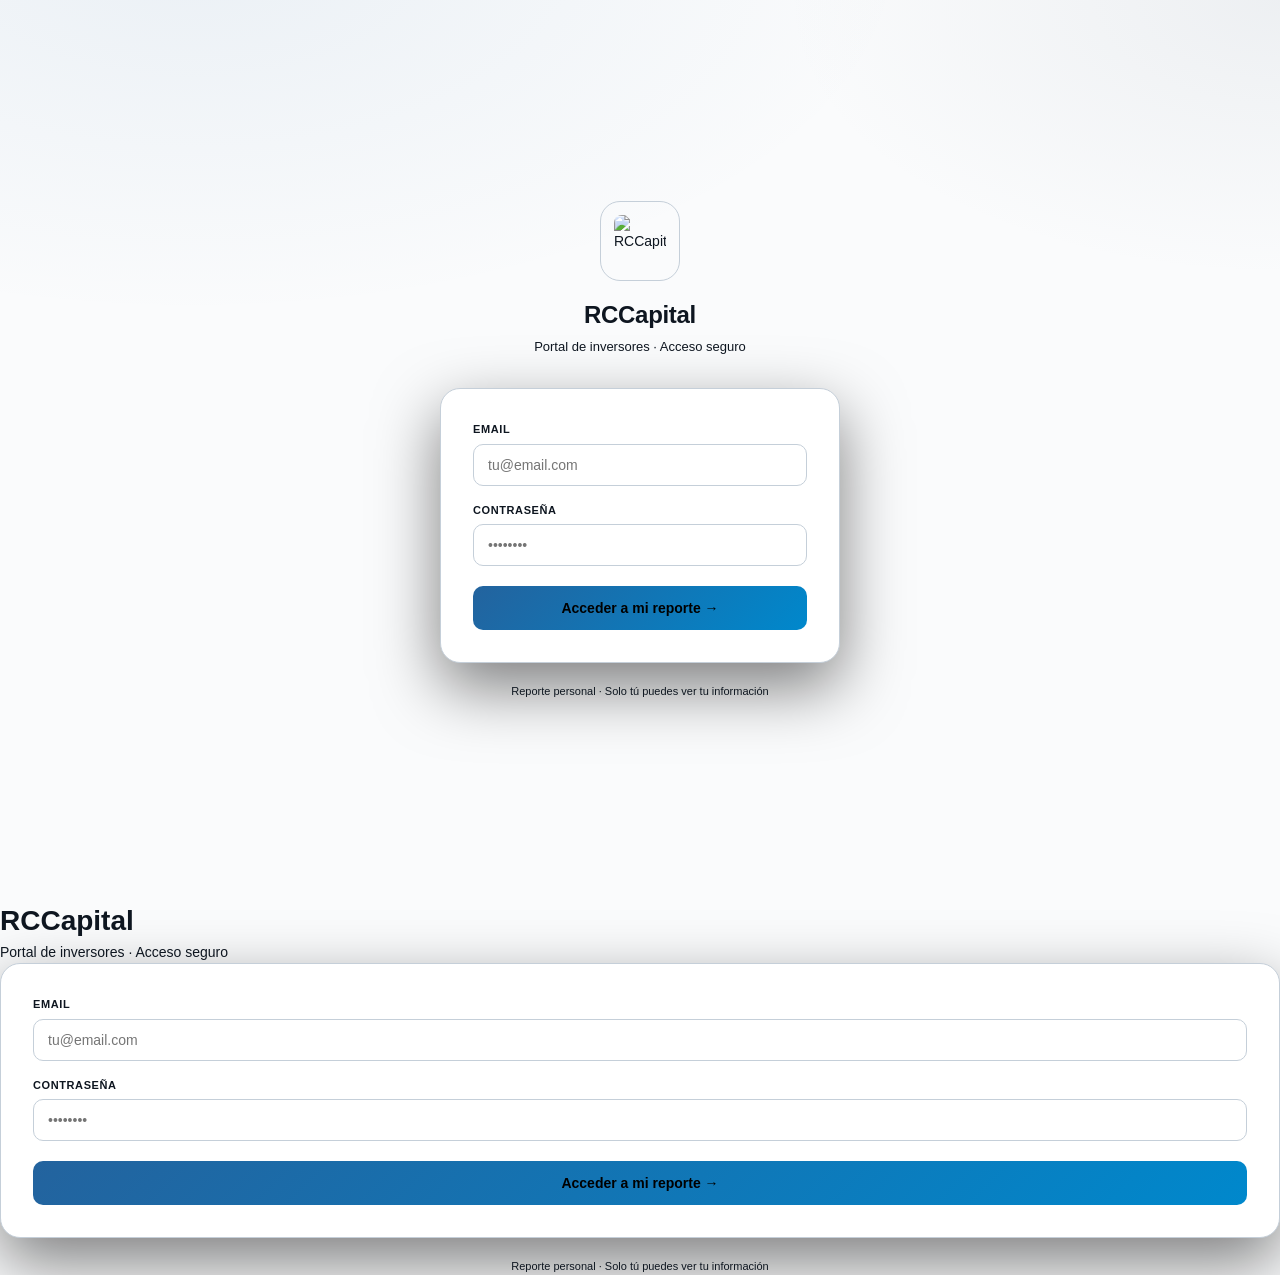
==== index.html @ 8739fd38 "Actualizar index.html" ====
<!doctype html>
<html lang="es">
<head>
<meta charset="utf-8"/>
<meta name="viewport" content="width=device-width,initial-scale=1"/>
<title>RCCapital · Mi Reporte</title>
<link href="https://fonts.googleapis.com/css2?family=Syne:wght@400;600;700;800&family=JetBrains+Mono:wght@400;500;600&display=swap" rel="stylesheet"/>
<script src="https://cdn.jsdelivr.net/npm/@supabase/supabase-js@2"></script>
<script src="https://cdnjs.cloudflare.com/ajax/libs/jspdf/2.5.1/jspdf.umd.min.js"></script>
<style>
:root{
  --bg:#FAFBFC;--surface:#F1F4F8;--surface2:#E4E9F0;
  --border:#C5CFD9;--border2:#A8C2DA;
  --text:#0E1620;--text2:#3D4F63;--text3:#7C8B9C;
  --accent:#23639E;--accent2:#1D5488;--steel:#7C8B9C;
  --good:#0B8A6B;--bad:#C8483C;
  --sans:'Inter','Helvetica Neue',sans-serif;
  --mono:'JetBrains Mono','Fira Code',monospace;
  --r:8px;--rm:12px;
  --btn-grad:linear-gradient(180deg,#2C74B4 0%,#23639E 55%,#1D5488 100%);
  --btn-shadow:0 1px 0 rgba(255,255,255,.22) inset,0 6px 18px rgba(35,99,158,.28);
  --shadow:0 2px 12px rgba(20,22,27,.14);
}
*,*::before,*::after{box-sizing:border-box;margin:0;padding:0;}
body{font-family:var(--sans);background:radial-gradient(1200px 600px at 15% -5%,rgba(35,99,158,.07),transparent 60%),radial-gradient(900px 500px at 100% 0%,rgba(124,139,156,.10),transparent 55%),#FAFBFC;background-attachment:fixed;color:var(--text);min-height:100vh;font-size:14px;line-height:1.5;-webkit-font-smoothing:antialiased;}
#loginScreen{min-height:100vh;display:flex;flex-direction:column;align-items:center;justify-content:center;padding:24px;}
.login-wrap{width:100%;max-width:400px;}
.login-brand{text-align:center;margin-bottom:32px;}
.login-brand .logo-box{width:80px;height:80px;border-radius:20px;background:rgba(255,255,255,.04);border:1px solid var(--border);display:grid;place-items:center;margin:0 auto 16px;overflow:hidden;}
.login-brand h1{font-size:24px;font-weight:800;letter-spacing:-.3px;}
.login-brand p{font-size:13px;color:var(--muted);margin-top:4px;}
.login-card{background:#fff;border:1px solid var(--border);border-radius:20px;padding:32px;box-shadow:0 24px 64px rgba(0,0,0,.5);}
.field{margin-bottom:16px;}
.field label{display:block;font-size:11px;font-weight:700;letter-spacing:.6px;text-transform:uppercase;color:var(--muted);margin-bottom:6px;}
.field input{width:100%;padding:12px 14px;background:rgba(255,255,255,.05);border:1px solid var(--border);border-radius:10px;color:var(--text);font-family:var(--sans);font-size:14px;outline:none;transition:border-color .2s;}
.field input:focus{border-color:var(--accent);}
.btn-login{width:100%;padding:14px;background:linear-gradient(135deg,var(--accent),#0088cc);color:#000;font-family:var(--sans);font-size:14px;font-weight:800;border:none;border-radius:10px;cursor:pointer;transition:opacity .2s;margin-top:4px;}
.btn-login:hover{opacity:.88;}
.btn-login:disabled{opacity:.4;cursor:not-allowed;}
#loginErr{font-size:12px;color:var(--bad);text-align:center;margin-top:10px;display:none;}
.login-footer{text-align:center;margin-top:20px;font-size:11px;color:var(--muted);}
#appScreen{display:none;}
.action-bar{position:sticky;top:0;z-index:50;backdrop-filter:blur(16px);background:rgba(7,10,15,.8);border-bottom:1px solid var(--border);padding:12px 24px;display:flex;justify-content:space-between;align-items:center;gap:12px;flex-wrap:wrap;}
.ab-brand{display:flex;align-items:center;gap:10px;}
.ab-brand .dot{width:8px;height:8px;border-radius:50%;background:var(--accent);}
.ab-brand span{font-size:15px;font-weight:800;}
.ab-user{font-size:12px;color:var(--muted);font-family:var(--mono);}
.ab-user strong{color:var(--text);}
.ab-actions{display:flex;gap:8px;}
.ab-btn{font-family:var(--sans);font-size:12px;font-weight:700;padding:8px 14px;border-radius:8px;cursor:pointer;transition:all .15s;border:1px solid var(--border2);background:rgba(255,255,255,.06);color:var(--text);}
.ab-btn:hover{background:rgba(255,255,255,.12);}
.ab-btn.accent{background:rgba(0,194,255,.12);border-color:rgba(0,194,255,.3);color:var(--accent);}
.ab-btn:disabled{opacity:.4;cursor:not-allowed;}
.report-wrap{max-width:960px;margin:0 auto;padding:32px 24px 80px;}
.period-bar{display:flex;gap:8px;align-items:center;flex-wrap:wrap;margin-bottom:28px;}
.period-bar label{font-size:11px;font-weight:700;letter-spacing:.5px;text-transform:uppercase;color:var(--muted);}
.period-btn{font-family:var(--sans);font-size:12px;font-weight:700;padding:7px 14px;border-radius:20px;cursor:pointer;transition:all .15s;border:1px solid var(--border);background:rgba(255,255,255,.04);color:var(--muted);}
.period-btn:hover{border-color:var(--border2);color:var(--text);}
.period-btn.active{background:rgba(0,194,255,.12);border-color:rgba(0,194,255,.3);color:var(--accent);}
.report-header{display:flex;justify-content:space-between;align-items:flex-start;gap:16px;padding-bottom:20px;border-bottom:1px solid var(--border);margin-bottom:28px;flex-wrap:wrap;}
.rh-eyebrow{font-size:10px;font-weight:700;letter-spacing:1.8px;text-transform:uppercase;color:var(--accent);margin-bottom:6px;}
.rh-name{font-size:26px;font-weight:800;letter-spacing:-.4px;}
.rh-period{font-size:12px;color:var(--muted);margin-top:5px;font-family:var(--mono);}
.rh-right{text-align:right;}
.rh-logo{width:56px;height:56px;border-radius:12px;background:rgba(255,255,255,.04);border:1px solid var(--border);display:grid;place-items:center;margin-left:auto;margin-bottom:8px;overflow:hidden;}
.rh-brand{font-size:14px;font-weight:800;}
.rh-date{font-size:11px;color:var(--muted);font-family:var(--mono);margin-top:2px;}
.roi-hero{background:linear-gradient(160deg,rgba(255,255,255,.06),rgba(255,255,255,.02));border:1px solid var(--border);border-radius:20px;padding:28px 30px;margin-bottom:14px;display:grid;grid-template-columns:1fr auto;gap:24px;align-items:center;}
@media(max-width:580px){.roi-hero{grid-template-columns:1fr;}}
.hero-label{font-size:10px;font-weight:700;letter-spacing:1.2px;text-transform:uppercase;color:var(--muted);margin-bottom:10px;}
.hero-value{font-size:56px;font-weight:800;letter-spacing:-3px;line-height:1;font-family:var(--mono);}
.hero-value.pos{color:var(--good);}
.hero-value.neg{color:var(--bad);}
.hero-sub{font-size:12px;color:var(--muted);margin-top:10px;}
.hero-right{text-align:right;}
.hero-eq-label{font-size:10px;text-transform:uppercase;letter-spacing:1px;color:var(--muted);margin-bottom:6px;}
.hero-eq{font-size:28px;font-weight:800;font-family:var(--mono);letter-spacing:-.5px;}
.hero-dep{font-size:12px;color:var(--muted);margin-top:6px;font-family:var(--mono);line-height:1.8;}
.kpi-row{display:grid;grid-template-columns:repeat(4,1fr);gap:10px;margin-bottom:14px;}
@media(max-width:640px){.kpi-row{grid-template-columns:repeat(2,1fr);}}
.kpi-box{background:rgba(0,0,0,.25);border:1px solid var(--border);border-radius:16px;padding:14px 16px;}
.kb-label{font-size:10px;font-weight:700;letter-spacing:.7px;text-transform:uppercase;color:var(--muted);margin-bottom:8px;}
.kb-value{font-size:18px;font-weight:700;font-family:var(--mono);}
.kb-value.pos{color:var(--good);}
.kb-value.neg{color:var(--bad);}
.kb-value.accent{color:var(--accent);}
.kb-sub{font-size:11px;color:var(--muted);margin-top:5px;font-family:var(--mono);}
.divider{height:1px;background:var(--border);margin:22px 0;}
.section{margin-bottom:24px;}
.section-title{font-size:13px;font-weight:700;color:var(--text);margin-bottom:12px;display:flex;justify-content:space-between;align-items:center;flex-wrap:wrap;gap:8px;padding-bottom:10px;border-bottom:1px solid var(--border);}
.range-ctrl{display:flex;gap:6px;}
.rc-btn{font-family:var(--sans);font-size:11px;font-weight:700;padding:5px 12px;border-radius:20px;border:1px solid var(--border);background:rgba(255,255,255,.04);color:var(--muted);cursor:pointer;transition:all .15s;}
.rc-btn:hover{border-color:var(--border2);color:var(--text);}
.rc-btn.active{background:rgba(0,194,255,.12);border-color:rgba(0,194,255,.3);color:var(--accent);}
.chart-box{background:rgba(0,0,0,.22);border:1px solid var(--border);border-radius:16px;padding:14px;}
canvas{display:block;width:100% !important;}
#chartEquity{height:260px;}
#chartMonthly{height:160px;}
.chart-stats{display:grid;grid-template-columns:repeat(4,1fr);gap:8px;margin-top:12px;}
@media(max-width:580px){.chart-stats{grid-template-columns:repeat(2,1fr);}}
.cst{background:rgba(0,0,0,.18);border:1px solid var(--border);border-radius:10px;padding:10px 12px;}
.cst .cst-label{font-size:10px;color:var(--muted);text-transform:uppercase;letter-spacing:.5px;margin-bottom:4px;}
.cst .cst-value{font-family:var(--mono);font-size:13px;font-weight:500;}
.cst .cst-value.pos{color:var(--good);}
.cst .cst-value.neg{color:var(--bad);}
.scroll-wrap{border:1px solid var(--border);border-radius:14px;background:rgba(0,0,0,.18);overflow:auto;max-height:320px;}
table{width:100%;border-collapse:collapse;font-size:12px;}
th,td{padding:10px 14px;border-bottom:1px solid var(--border);text-align:left;}
th{color:var(--muted);font-size:10px;font-weight:700;letter-spacing:.6px;text-transform:uppercase;background:rgba(255,255,255,.03);position:sticky;top:0;}
tr:last-child td{border-bottom:none;}
tr:hover td{background:rgba(255,255,255,.02);}
.report-footer{margin-top:40px;padding-top:18px;border-top:1px solid var(--border);font-size:11px;color:var(--muted);line-height:1.6;}
#tooltip{position:fixed;z-index:200;pointer-events:none;background:rgba(13,18,26,.96);border:1px solid var(--border2);border-radius:12px;padding:10px 14px;box-shadow:0 8px 28px rgba(0,0,0,.5);display:none;min-width:150px;}
.tt-date{font-size:11px;color:var(--muted);margin-bottom:4px;font-family:var(--mono);}
.tt-val{font-size:16px;font-weight:700;font-family:var(--mono);}
.tt-chg{font-size:11px;margin-top:3px;font-family:var(--mono);}
.empty-report{text-align:center;padding:64px 20px;color:var(--muted);}
.empty-report .ei{font-size:48px;margin-bottom:16px;}
.empty-report h3{font-size:18px;font-weight:700;color:var(--text);margin-bottom:8px;}
.empty-report p{font-size:14px;}
.spinner{display:inline-block;width:20px;height:20px;border:2px solid rgba(255,255,255,.15);border-top-color:var(--accent);border-radius:50%;animation:spin .7s linear infinite;vertical-align:middle;}
@keyframes spin{to{transform:rotate(360deg);}}
@keyframes fadeUp{from{opacity:0;transform:translateY(14px);}to{opacity:1;transform:translateY(0);}}
.fu{animation:fadeUp .5s ease both;}.fu1{animation-delay:.06s;}.fu2{animation-delay:.12s;}.fu3{animation-delay:.18s;}.fu4{animation-delay:.24s;}

  .pin-dot{width:14px;height:14px;border-radius:50%;background:rgba(255,255,255,.15);border:2px solid rgba(255,255,255,.25);transition:all .2s;}
  .pin-dot.filled{background:var(--accent);border-color:var(--accent);box-shadow:0 0 10px rgba(0,194,255,.5);}
  .pin-dot.error{background:var(--bad);border-color:var(--bad);}
  .pin-btn{font-family:var(--sans);font-size:20px;font-weight:700;width:64px;height:64px;border-radius:50%;border:1px solid rgba(255,255,255,.12);background:rgba(255,255,255,.07);color:var(--text);cursor:pointer;transition:all .15s;-webkit-tap-highlight-color:transparent;}
  .pin-btn:active{background:rgba(255,255,255,.18);transform:scale(.92);}
  .pin-clear{background:rgba(255,79,106,.1);border-color:rgba(255,79,106,.2);color:var(--bad);}
  .pin-cancel{background:rgba(255,255,255,.04);color:var(--muted);}

  </style>
</head>
<body>
<div id="loginScreen">
  <div class="login-wrap">
    <div class="login-brand">
      <div class="logo-box" id="secretLogo" onclick="handleSecretTap()" style="cursor:pointer;user-select:none;"><img src="logo.png" style="width:52px;height:52px;object-fit:contain;border-radius:8px;" alt="RCCapital"/></div>
      <h1>RCCapital</h1>
      <p>Portal de inversores · Acceso seguro</p>
    </div>
    <div class="login-card">
      <div class="field"><label>Email</label><input type="email" id="clientEmail" placeholder="tu@email.com" autocomplete="email"/></div>
      <div class="field"><label>Contraseña</label><input type="password" id="clientPass" placeholder="••••••••" autocomplete="current-password"/></div>
      <button class="btn-login" id="loginBtn" onclick="login()">Acceder a mi reporte →</button>
      <div id="loginErr"></div>
    </div>
    <div class="login-footer">Reporte personal · Solo tú puedes ver tu información</div>
  </div>
</div>

<div id="appScreen">
  <div class="action-bar">
    <div class="ab-brand"><div class="dot"></div><span>RCCapital</span></div>
    <div class="ab-user">Bienvenido, <strong id="abNombre">—</strong></div>
    <div class="ab-actions">
      <button class="ab-btn accent" id="btnPDF" onclick="generarPDF()">⬇️ Guardar PDF</button>
      <button class="ab-btn" onclick="logout()">Salir</button>
    </div>
  </div>
  <div class="report-wrap" id="reportWrap">
    <div class="period-bar" id="periodBar" style="display:none;"><label>Período:</label><div id="periodBtns"></div></div>
    <div id="loadingState" style="text-align:center;padding:80px 20px;color:var(--muted);"><span class="spinner"></span><p style="margin-top:16px;font-size:14px;">Cargando tu reporte...</p></div>
    <div id="emptyState" class="empty-report" style="display:none;"><div class="ei">📊</div><h3>Sin reporte disponible</h3><p>Tu gestor aún no ha subido el reporte de este período.<br/>Contacta a RCCapital para más información.</p></div>
    <div id="reportContent" style="display:none;">
      <div class="report-header fu">
        <div><div class="rh-eyebrow">Estado de cuenta</div><div class="rh-name" id="rhName">—</div><div class="rh-period" id="rhPeriod">—</div></div>
        <div class="rh-right">
          <div class="rh-logo"><img src="logo.png" style="width:48px;height:48px;object-fit:contain;border-radius:8px;" alt="RCCapital"/></div>
          <div class="rh-brand">RCCapital</div>
          <div class="rh-date" id="rhDate">—</div>
        </div>
      </div>
      <div class="roi-hero fu fu1">
        <div><div class="hero-label">Rendimiento Total</div><div class="hero-value" id="heroROI">—</div><div class="hero-sub" id="heroSub">—</div></div>
        <div class="hero-right"><div class="hero-eq-label">Valor de la cuenta</div><div class="hero-eq" id="heroEq">—</div><div class="hero-dep" id="heroDep">—</div></div>
      </div>
      <div class="kpi-row fu fu2">
        <div class="kpi-box"><div class="kb-label">Profit neto</div><div class="kb-value" id="kpiProfit">—</div><div class="kb-sub">Neto después de comisiones</div></div>
        <div class="kpi-box"><div class="kb-label">Días activo</div><div class="kb-value accent" id="kpiDays">—</div><div class="kb-sub" id="kpiDaysSub">—</div></div>
        <div class="kpi-box"><div class="kb-label">Mejor mes</div><div class="kb-value pos" id="kpiBest">—</div><div class="kb-sub" id="kpiBestLbl">— <span style="font-size:9px;opacity:.6;">neto</span></div></div>
        <div class="kpi-box"><div class="kb-label">Meses positivos</div><div class="kb-value" id="kpiPosM">—</div><div class="kb-sub">De los meses operados</div></div>
      </div>
      <div class="divider"></div>
      <div class="section fu fu3">
        <div class="section-title"><span>Evolución del Capital</span>
          <div class="range-ctrl" id="rangeBar"><button class="rc-btn active" data-range="ALL">Todo</button><button class="rc-btn" data-range="6M">6M</button><button class="rc-btn" data-range="3M">3M</button><button class="rc-btn" data-range="1M">1M</button></div>
        </div>
        <div class="chart-box"><canvas id="chartEquity"></canvas></div>
        <div class="chart-stats">
          <div class="cst"><div class="cst-label">Capital inicial</div><div class="cst-value" id="cstOpen">—</div></div>
        <div class="cst"><div class="cst-label">Mínimo</div><div class="cst-value neg" id="cstLow">—</div></div>
          <div class="cst"><div class="cst-label">Valor actual</div><div class="cst-value" id="cstClose">—</div></div>
          <div class="cst"><div class="cst-label">Máximo</div><div class="cst-value pos" id="cstHigh">—</div></div>
          
        </div>
      </div>
      <div class="section fu fu4"><div class="section-title">Resultado Mensual</div><div class="chart-box"><canvas id="chartMonthly"></canvas></div></div>
      <div class="divider"></div>
      <div class="section">
        <div class="section-title">Resumen por Período</div>
        <div class="scroll-wrap"><table><thead><tr><th>Mes</th><th style="text-align:right">P&L neto del mes</th><th style="text-align:right">Retorno %</th><th style="text-align:right">Equity final</th></tr></thead><tbody id="summaryBody"></tbody></table></div>
      </div>
      <div class="report-footer">Este reporte es de carácter informativo y refleja el desempeño histórico de la cuenta.<br/>Rendimientos pasados no garantizan resultados futuros. Generado el <span id="footerDate">—</span>.</div>
    </div>
  </div>
</div>
<div id="tooltip"><div class="tt-date" id="ttDate">—</div><div class="tt-val" id="ttVal">—</div><div class="tt-chg" id="ttChg">—</div></div>

<script>
var _logoB64=null;(function(){var i=new Image();i.crossOrigin='anonymous';i.onload=function(){try{var v=document.createElement('canvas');v.width=i.width;v.height=i.height;var x=v.getContext('2d');x.drawImage(i,0,0);_logoB64=v.toDataURL('image/png');}catch(e){}};i.src='logo.png';})();

const SUPABASE_URL='https://bhyftbbohsjivhhjstbb.supabase.co';
const SUPABASE_KEY='eyJhbGciOiJIUzI1NiIsInR5cCI6IkpXVCJ9.eyJpc3MiOiJzdXBhYmFzZSIsInJlZiI6ImJoeWZ0YmJvaHNqaXZoaGpzdGJiIiwicm9sZSI6ImFub24iLCJpYXQiOjE3ODM4NDQ5ODAsImV4cCI6MjA5OTQyMDk4MH0.7OPqfX6ErKkYk9QeWW7oCYRLMIqyZwy0ogJPa67TnpU';
const{createClient}=supabase;
const db=createClient(SUPABASE_URL,SUPABASE_KEY);
const $=id=>document.getElementById(id);
let currentCliente=null,activeRange='ALL',CC={};
const pad2=x=>String(x).padStart(2,'0');
const dayKey=d=>`${d.getFullYear()}-${pad2(d.getMonth()+1)}-${pad2(d.getDate())}`;
const mKey=d=>`${d.getFullYear()}-${pad2(d.getMonth()+1)}`;
const MN=['Ene','Feb','Mar','Abr','May','Jun','Jul','Ago','Sep','Oct','Nov','Dic'];
const mLabel=k=>{const[y,m]=k.split('-');return`${MN[+m-1]} ${y}`;};
const fmtUSD=n=>(isFinite(n)?n:0).toLocaleString('en-US',{style:'currency',currency:'USD',minimumFractionDigits:2,maximumFractionDigits:2});
const fmtPct=n=>(isFinite(n)?n:0).toFixed(2)+'%';
const fmtNum=n=>(isFinite(n)?n:0).toLocaleString('en-US');

$('clientEmail').addEventListener('keydown',e=>e.key==='Enter'&&login());
$('clientPass').addEventListener('keydown',e=>e.key==='Enter'&&login());

function login(){
  var email=($('clientEmail').value||'').trim().toLowerCase();
  var pass=($('clientPass').value||'');
  var btn=$('loginBtn');
  if(!email||!pass){showErr('Completa todos los campos.');return;}
  btn.textContent='Verificando...';btn.disabled=true;
  $('loginErr').style.display='none';
  db.from('clientes').select('*').eq('email',email).eq('password_hash',pass).single().then(function(res){
    if(res.error||!res.data){
      btn.textContent='Acceder a mi reporte →';btn.disabled=false;
      showErr('Email o contraseña incorrectos.');return;
    }
    currentCliente=res.data;
    try{sessionStorage.setItem('rc_client',JSON.stringify(res.data));}catch(e){}
    showApp();
  }).catch(function(e){
    btn.textContent='Acceder a mi reporte →';btn.disabled=false;
    showErr('Error de conexión. Inténtalo de nuevo.');
  });
}
function showErr(m){$('loginErr').textContent=m;$('loginErr').style.display='block';}
function logout(){sessionStorage.removeItem('rc_client');currentCliente=null;$('appScreen').style.display='none';$('loginScreen').style.display='flex';$('clientPass').value='';}
function showApp(){$('loginScreen').style.display='none';$('appScreen').style.display='block';$('abNombre').textContent=currentCliente.nombre;loadReportes();}

async function loadReportes(){
  $('loadingState').style.display='block';$('emptyState').style.display='none';$('reportContent').style.display='none';$('periodBar').style.display='none';
  const{data,error}=await db.from('reportes').select('*').eq('cliente_id',currentCliente.id).order('mes',{ascending:false});
  if(error||!data||!data.length){$('loadingState').style.display='none';$('emptyState').style.display='block';return;}
  const pbc=$('periodBtns');pbc.innerHTML='';
  data.forEach((rep,i)=>{const btn=document.createElement('button');btn.className='period-btn'+(i===0?' active':'');btn.textContent=mLabel(rep.mes);btn.onclick=()=>{document.querySelectorAll('.period-btn').forEach(b=>b.classList.remove('active'));btn.classList.add('active');renderReporte(rep);};pbc.appendChild(btn);});
  if(data.length>1)$('periodBar').style.display='flex';
  $('loadingState').style.display='none';
  renderReporte(data[0]);
}

function detectSep(t){const l=(t.split(/\r?\n/)[0]||'');return(l.match(/;/g)||[]).length>(l.match(/,/g)||[]).length?';':',';}
function smartSplit(line,sep){const out=[];let cur='',inQ=false;for(let i=0;i<line.length;i++){const ch=line[i];if(ch==='"'){if(inQ&&line[i+1]==='"'){cur+='"';i++;}else inQ=!inQ;}else if(ch===sep&&!inQ){out.push(cur);cur='';}else cur+=ch;}out.push(cur);return out.map(x=>x.trim().replace(/^"|"$/g,''));}
function parseNum(v){if(!v&&v!==0)return 0;let s=String(v).trim().replace(/[^\d.,\-+]/g,'');if(!s)return 0;const hC=s.includes(','),hD=s.includes('.');if(hC&&hD)s=s.replace(/,/g,'');else if(hC&&!hD){const p=s.split(',');s=(p.length===2&&p[1].length<=2)?p[0]+'.'+p[1]:s.replace(/,/g,'');}return+s||0;}
function parseDateAny(s){if(!s)return null;const str=String(s).trim();let d=new Date(str);if(!isNaN(d))return d;const m=str.match(/^(\d{1,2})[\/\-](\d{1,2})[\/\-](\d{2,4})(?:[T\s](\d{1,2}):(\d{2})(?::(\d{2}))?)?$/);if(m){d=new Date(+m[3]<100?2000+ +m[3]:+m[3],+m[2]-1,+m[1],+(m[4]||0),+(m[5]||0),+(m[6]||0));return isNaN(d)?null:d;}return null;}
const isTrade     = r => /traderesult/i.test(r.reason);
const isDeposit   = r => /^deposit$/i.test(r.reason);
const isDepositFee= r => /^depositfee$/i.test(r.reason);
const isFee       = r => /fee/i.test(r.reason) && !isDepositFee(r);
function parseCSV(text){
  const sep=detectSep(text),lines=text.split(/\r?\n/).filter(l=>l.trim());
  if(lines.length<2)throw new Error('CSV vacío');
  const h=smartSplit(lines[0],sep).map(x=>x.toLowerCase().replace(/\s+/g,''));
  const col=(...names)=>{for(const n of names){const i=h.indexOf(n);if(i>=0)return i;}return -1;};
  const iT=col('time','fecha','date','datetime'),iR=col('reason','tipo','type');
  const iA=col('amount','monto','importe'),iP=col('amountprofit','profit','pnl','ganancia');
  if(iT<0||iR<0)throw new Error('Columnas requeridas no encontradas');
  const out=[];
  for(let i=1;i<lines.length;i++){const c=smartSplit(lines[i],sep);if(c.length<3)continue;const time=parseDateAny(c[iT]);if(!time)continue;out.push({time,reason:c[iR]||'',amount:iA>=0?parseNum(c[iA]):0,amountProfit:iP>=0?parseNum(c[iP]):0});}
  return out.sort((a,b)=>a.time-b.time);
}

function computeStats(rows){
  const depTx=rows.find(r=>isDeposit(r));const depGross=depTx?Math.abs(depTx.amount):0;const depFeeTx=rows.find(r=>isDepositFee(r));const depFeeAmt=depFeeTx?Math.abs(depFeeTx.amount):0;const dep=depGross-depFeeAmt;
  let runP=0,runF=0;const dailyEq={},monthlyPnl={};
  for(const r of rows){if(isDeposit(r)||isDepositFee(r))continue;const mk=mKey(r.time);if(!monthlyPnl[mk])monthlyPnl[mk]=0;if(isTrade(r)){runP+=r.amountProfit;monthlyPnl[mk]+=r.amountProfit;}if(isFee(r)){runF+=r.amount;monthlyPnl[mk]+=r.amount;}dailyEq[dayKey(r.time)]=dep+runP+runF;}
  const equity=dep+runP+runF,roi=dep>0?((equity-dep)/dep*100):0;
  const me=Object.entries(monthlyPnl).sort(([a],[b])=>a.localeCompare(b));
  const posM=me.filter(([,v])=>v>0).length;
  const best=me.reduce((a,b)=>b[1]>a[1]?b:a,['',0]);
  const fd=rows[0]?rows[0].time:null,ld=rows[rows.length-1]?rows[rows.length-1].time:null;
  const days=fd&&ld?Math.round((ld-fd)/86400000):0;
  const sd=Object.keys(dailyEq).sort();const es=sd.map(dk=>({dk,eq:dailyEq[dk]}));
  const mEq={};for(const{dk,eq}of es)mEq[dk.slice(0,7)]=eq;
  return{dep,depGross,depFeeAmt,equity,roi,runP,runF,days,firstDate:fd,lastDate:ld,me,posM,best,es,mEq};
}

function renderReporte(rep){
  let rows;try{rows=parseCSV(rep.csv_data);}catch(e){$('emptyState').style.display='block';return;}
  const stats=computeStats(rows);
  CC={labels:stats.es.map(s=>s.dk),equity:stats.es.map(s=>s.eq),deposit:stats.dep,stats};
  $('reportContent').style.display='block';
  const today=new Date(),ts=`${pad2(today.getDate())}/${pad2(today.getMonth()+1)}/${today.getFullYear()}`;
  $('rhName').textContent=currentCliente.nombre;
  $('rhPeriod').textContent=stats.firstDate&&stats.lastDate?`${dayKey(stats.firstDate)}  →  ${dayKey(stats.lastDate)}`:'—';
  $('rhDate').textContent=ts;$('footerDate').textContent=ts;
  $('heroROI').textContent=(stats.roi>=0?'+':'')+fmtPct(stats.roi);
  $('heroROI').className='hero-value '+(stats.roi>=0?'pos':'neg');
  $('heroSub').textContent=stats.days+' días · Rendimiento neto (incluye comisiones)';
  $('heroEq').textContent=fmtUSD(stats.equity);
  if(stats.depFeeAmt>0){
    $('heroDep').innerHTML=
      'Depósito inicial: <span style="color:var(--text);font-weight:600;">'+fmtUSD(stats.depGross)+'</span><br>'+
      'Activation fee: <span style="color:var(--bad);">-'+fmtUSD(stats.depFeeAmt)+'</span><br>'+
      '<span style="color:var(--accent);font-weight:700;">Capital a gestionar: '+fmtUSD(stats.dep)+'</span>';
  } else {
    $('heroDep').textContent='Depósito inicial: '+fmtUSD(stats.depGross);
  }
  const netProfit=stats.runP+stats.runF;
  $('kpiProfit').textContent=(netProfit>=0?'+':'')+fmtUSD(netProfit);
  $('kpiProfit').className='kb-value '+(netProfit>=0?'pos':'neg');
  $('kpiDays').textContent=fmtNum(stats.days);
  $('kpiDaysSub').textContent=stats.firstDate?'Desde '+dayKey(stats.firstDate):'—';
  $('kpiBest').textContent=stats.best[0]?'+'+fmtUSD(stats.best[1]):'—';
  $('kpiBestLbl').textContent=stats.best[0]?mLabel(stats.best[0]):'—';
  $('kpiPosM').textContent=stats.posM+' / '+stats.me.length;

  activeRange='ALL';updateRangeUI();drawEquityChart();buildTable(stats);
}

function buildTable(stats){
  const tbody=$('summaryBody');tbody.innerHTML='';
  for(const[mk,pnl]of stats.me){const eq=stats.mEq[mk]||stats.dep,prev=eq-pnl,pct=prev>0?(pnl/Math.abs(prev)*100):0;const tr=document.createElement('tr');tr.innerHTML=`<td style="font-family:var(--sans);font-size:13px;">${mLabel(mk)}</td><td style="text-align:right;font-family:var(--mono);color:${pnl>=0?'var(--good)':'var(--bad)'};">${pnl>=0?'+':''}${fmtUSD(pnl)}</td><td style="text-align:right;font-family:var(--mono);color:${pct>=0?'var(--good)':'var(--bad)'};">${pct>=0?'+':''}${fmtPct(pct)}</td><td style="text-align:right;font-family:var(--mono);">${fmtUSD(eq)}</td>`;tbody.appendChild(tr);}
}

function hiDPI(canvas,H){const rect=canvas.getBoundingClientRect();const dpr=window.devicePixelRatio||1;const W=Math.max(200,rect.width||700);canvas.width=Math.round(W*dpr);canvas.height=Math.round(H*dpr);canvas.style.height=H+'px';const ctx=canvas.getContext('2d');ctx.setTransform(dpr,0,0,dpr,0,0);return{ctx,W,H};}
function getFiltered(){const{labels,equity,deposit}=CC;if(activeRange==='ALL')return{labels,equity,deposit};const last=new Date(labels[labels.length-1]);let ms=null;if(activeRange==='1M')ms=last.getTime()-30*86400000;else if(activeRange==='3M'){const d=new Date(last);d.setMonth(d.getMonth()-3);ms=d.getTime();}else if(activeRange==='6M'){const d=new Date(last);d.setMonth(d.getMonth()-6);ms=d.getTime();}const idx=labels.findIndex(l=>new Date(l).getTime()>=ms);return idx<0?{labels,equity,deposit}:{labels:labels.slice(idx),equity:equity.slice(idx),deposit};}

function drawEquityChart(){
  const{labels,equity,deposit}=getFiltered();const canvas=$('chartEquity');
  const{ctx,W,H}=hiDPI(canvas,260);ctx.clearRect(0,0,W,H);if(!labels.length)return;
  const pad={l:66,r:14,t:18,b:34},iw=W-pad.l-pad.r,ih=H-pad.t-pad.b;
  const ext=[...equity,deposit];let minV=Math.min(...ext),maxV=Math.max(...ext);
  const mg=(maxV-minV)*0.08||5;minV-=mg;maxV+=mg;const span=maxV-minV,n=labels.length;
  ctx.strokeStyle='rgba(14,22,32,.07)';ctx.lineWidth=1;
  for(let i=0;i<=5;i++){const y=pad.t+ih*(i/5);ctx.beginPath();ctx.moveTo(pad.l,y);ctx.lineTo(pad.l+iw,y);ctx.stroke();}
  ctx.fillStyle='#3D4F63';ctx.font='11px JetBrains Mono,monospace';ctx.textAlign='right';
  for(let i=0;i<=5;i++){const v=maxV-span*(i/5),y=pad.t+ih*(i/5);ctx.fillText(Math.abs(v)>=10000?'$'+(v/1000).toFixed(1)+'k':'$'+v.toFixed(0),pad.l-8,y+4);}
  const step=Math.max(1,Math.ceil(n/6));ctx.fillStyle='#6b809a';ctx.textAlign='center';
  for(let i=0;i<n;i+=step){const x=pad.l+iw*(i/Math.max(1,n-1));ctx.fillText(labels[i].slice(5),x,pad.t+ih+22);}
  const depY=pad.t+ih*(1-(deposit-minV)/span);
  ctx.strokeStyle='rgba(35,99,158,.35)';ctx.setLineDash([5,6]);ctx.lineWidth=1.2;
  ctx.beginPath();ctx.moveTo(pad.l,depY);ctx.lineTo(pad.l+iw,depY);ctx.stroke();ctx.setLineDash([]);
  ctx.fillStyle='rgba(35,99,158,.7)';ctx.font='10px JetBrains Mono,monospace';ctx.textAlign='left';ctx.fillText('Depósito',pad.l+6,depY-6);
  const lastVal=equity[n-1],isPos=lastVal>=deposit;
  ctx.beginPath();for(let i=0;i<n;i++){const x=pad.l+iw*(i/Math.max(1,n-1)),y=pad.t+ih*(1-(equity[i]-minV)/span);i===0?ctx.moveTo(x,y):ctx.lineTo(x,y);}
  ctx.lineTo(pad.l+iw,depY);ctx.lineTo(pad.l,depY);ctx.closePath();
  const grd=ctx.createLinearGradient(0,pad.t,0,pad.t+ih);
  if(isPos){grd.addColorStop(0,'rgba(11,138,107,.18)');grd.addColorStop(1,'rgba(11,138,107,.02)');}else{grd.addColorStop(0,'rgba(200,72,60,.14)');grd.addColorStop(1,'rgba(200,72,60,.02)');}
  ctx.fillStyle=grd;ctx.fill();
  ctx.lineWidth=2.2;ctx.lineJoin='round';ctx.strokeStyle=isPos?'#0B8A6B':'#C8483C';
  ctx.beginPath();for(let i=0;i<n;i++){const x=pad.l+iw*(i/Math.max(1,n-1)),y=pad.t+ih*(1-(equity[i]-minV)/span);i===0?ctx.moveTo(x,y):ctx.lineTo(x,y);}ctx.stroke();
  const ex=pad.l+iw,ey=pad.t+ih*(1-(lastVal-minV)/span);
  ctx.fillStyle=isPos?'#0B8A6B':'#C8483C';ctx.beginPath();ctx.arc(ex,ey,4,0,Math.PI*2);ctx.fill();
  ctx.fillStyle='rgba(0,0,0,.6)';ctx.beginPath();ctx.arc(ex,ey,2,0,Math.PI*2);ctx.fill();
  canvas._d={labels,equity,deposit,pad,iw,ih,minV,span};
  const open=equity[0],close=equity[n-1],high=Math.max(...equity),chg=close-open,chgPct=open?(chg/Math.abs(open)*100):0;
  $('cstOpen').textContent=fmtUSD(CC.deposit);$('cstClose').textContent=fmtUSD(close);$('cstHigh').textContent=fmtUSD(high);
  const low=Math.min(...equity);
  $('cstLow').textContent=fmtUSD(low);
  
}

function drawMonthlyChart(stats){
  if(!stats.me.length)return;const canvas=$('chartMonthly');
  const{ctx,W,H}=hiDPI(canvas,160);ctx.clearRect(0,0,W,H);
  const labels=stats.me.map(([k])=>mLabel(k)),values=stats.me.map(([,v])=>v);
  const pad={l:62,r:10,t:12,b:48},iw=W-pad.l-pad.r,ih=H-pad.t-pad.b;
  const minV=Math.min(0,...values),maxV=Math.max(0,...values),span=(maxV-minV)||1,zero=pad.t+ih*(1-(0-minV)/span);
  ctx.strokeStyle='rgba(255,255,255,.05)';ctx.lineWidth=1;
  for(let i=0;i<=4;i++){const y=pad.t+ih*(i/4);ctx.beginPath();ctx.moveTo(pad.l,y);ctx.lineTo(pad.l+iw,y);ctx.stroke();}
  ctx.fillStyle='#6b809a';ctx.font='11px JetBrains Mono,monospace';ctx.textAlign='right';
  for(let i=0;i<=4;i++){const v=maxV-span*(i/4),y=pad.t+ih*(i/4);ctx.fillText(Math.abs(v)>=1000?'$'+(v/1000).toFixed(1)+'k':'$'+v.toFixed(0),pad.l-6,y+4);}
  const n=labels.length,slot=iw/Math.max(1,n),bw=Math.max(6,slot*0.65);
  for(let i=0;i<n;i++){const v=values[i],barH=Math.max(2,Math.abs(ih*(v/span))),x=pad.l+slot*(i+0.5)-bw/2,y=v>=0?zero-barH:zero;
    const grd=ctx.createLinearGradient(0,y,0,y+barH);
    if(v>=0){grd.addColorStop(0,'rgba(34,214,138,.85)');grd.addColorStop(1,'rgba(34,214,138,.25)');}else{grd.addColorStop(0,'rgba(255,79,106,.8)');grd.addColorStop(1,'rgba(255,79,106,.2)');}
    ctx.fillStyle=grd;if(ctx.roundRect)ctx.roundRect(x,y,bw,barH,3);else ctx.rect(x,y,bw,barH);ctx.fill();}
  ctx.fillStyle='#6b809a';ctx.font='10px Syne,sans-serif';ctx.textAlign='center';
  for(let i=0;i<n;i++){const x=pad.l+slot*(i+0.5);ctx.save();ctx.translate(x,pad.t+ih+10);ctx.rotate(-Math.PI/5);ctx.fillText(labels[i],0,0);ctx.restore();}
}

$('chartEquity').addEventListener('mousemove',e=>{
  const canvas=$('chartEquity');if(!canvas._d)return;
  const{labels,equity,pad,iw}=canvas._d;
  const rect=canvas.getBoundingClientRect(),mx=e.clientX-rect.left;
  const n=labels.length,i=Math.max(0,Math.min(n-1,Math.round((mx-pad.l)/iw*(n-1))));
  const prev=i>0?equity[i-1]:equity[0],chg=equity[i]-prev,pct=prev?(chg/Math.abs(prev)*100):0;
  $('ttDate').textContent=labels[i];$('ttVal').textContent=fmtUSD(equity[i]);
  $('ttChg').textContent=(chg>=0?'+':'')+fmtUSD(chg)+' ('+(chg>=0?'+':'')+fmtPct(pct)+')';
  $('ttChg').style.color=chg>=0?'var(--good)':'var(--bad)';
  const tt=$('tooltip');tt.style.display='block';tt.style.left=(e.clientX+14)+'px';tt.style.top=(e.clientY-44)+'px';
});
$('chartEquity').addEventListener('mouseleave',()=>$('tooltip').style.display='none');

function updateRangeUI(){document.querySelectorAll('#rangeBar .rc-btn').forEach(b=>b.classList.toggle('active',b.dataset.range===activeRange));}
$('rangeBar').addEventListener('click',e=>{const b=e.target.closest('[data-range]');if(!b)return;activeRange=b.dataset.range;updateRangeUI();drawEquityChart();});

async function tryPDF(){if(!CC.labels||!CC.labels.length){alert('Sin datos');return;}generarPDF();}
function generarPDF(){
  if(!CC.labels||!CC.labels.length||!CC.stats){alert('Sin datos');return;}
  const btn=$('btnPDF');if(btn){btn.textContent='⏳';btn.disabled=true;}
  try{
    const{jsPDF}=window.jspdf;
    const doc=new jsPDF({orientation:'portrait',unit:'mm',format:'letter'});
    const PW=215.9,PH=279.4,M=16;let y=M;
    const s=CC.stats;
    const nombre=currentCliente?currentCliente.nombre:'—';
    const fmt=n=>(isFinite(n)?n:0).toLocaleString('en-US',{style:'currency',currency:'USD',minimumFractionDigits:2});
    const fmtP=n=>(isFinite(n)?n:0).toFixed(2)+'%';
    const pad2=x=>String(x).padStart(2,'0');
    const MN=['Ene','Feb','Mar','Abr','May','Jun','Jul','Ago','Sep','Oct','Nov','Dic'];
    const mLbl=k=>{const p=k.split('-');return MN[+p[1]-1]+" '"+p[0].slice(2);};
    const bog=new Date(new Date().getTime()-5*3600000);
    const todayStr=pad2(bog.getUTCDate())+'/'+pad2(bog.getUTCMonth()+1)+'/'+bog.getUTCFullYear();

    // Color palette — clean white PDF
    const INK='#0E1620';       // main text
    const INK2='#5A6675';      // secondary text  
    const BLUE='#23639E';      // accent blue
    const BLUE_L='#EBF2F9';    // light blue tint
    const GREEN='#0B8A6B';     // positive
    const RED='#C8483C';       // negative
    const BORDER='#D6DDE6';    // borders
    const BG2='#F1F4F8';       // panel bg
    const WHITE='#FFFFFF';

    const sf=(sz,wt,col)=>{doc.setFontSize(sz);doc.setFont('helvetica',wt||'normal');doc.setTextColor(col||INK);};
    const ln=(x1,y1,x2,y2,col,w)=>{doc.setDrawColor(col||BORDER);doc.setLineWidth(w||0.2);doc.line(x1,y1,x2,y2);};
    const rect=(x,yy,w,h,fill,stroke)=>{
      if(fill){doc.setFillColor(fill);} if(stroke){doc.setDrawColor(stroke);}
      doc.setLineWidth(0.2);
      doc.rect(x,yy,w,h,fill&&stroke?'FD':fill?'F':stroke?'D':'S');
    };

    // ── PAGE BORDER ──
    doc.setDrawColor(BORDER);doc.setLineWidth(0.3);
    doc.rect(8,8,PW-16,PH-16);

    // ── HEADER BAR ──
    doc.setFillColor('#1B222D');doc.rect(8,8,PW-16,18,'F');
    // Logo
    if(_logoB64){try{doc.addImage(_logoB64,'PNG',14,10,12,12);}catch(e){}}
    sf(11,'bold','#FFFFFF');doc.text('RC Capital',30,18);
    sf(7,'normal','#A8C2DA');doc.text('Portal del Inversor',30,22.5);
    sf(7,'normal','#A8C2DA');doc.text('Estado de Cuenta  ·  '+todayStr,PW-14,18,{align:'right'});
    y=34;

    // ── INVESTOR NAME ──
    sf(7,'bold',INK2);doc.text('INVERSOR',M,y);y+=4;
    sf(18,'bold',INK);doc.text(nombre,M,y);y+=4;
    if(s.firstDate&&s.lastDate){
      sf(8,'normal',INK2);
      doc.text(
        s.firstDate.getFullYear()+'-'+pad2(s.firstDate.getMonth()+1)+'-'+pad2(s.firstDate.getDate())+
        '  →  '+s.lastDate.getFullYear()+'-'+pad2(s.lastDate.getMonth()+1)+'-'+pad2(s.lastDate.getDate()),
        M,y);
    }
    y+=6;ln(M,y,PW-M,y,BORDER,0.3);y+=6;

    // ── HERO METRICS ──
    const heroH=s.depFeeAmt>0?36:30;
    rect(M,y,PW-M*2,heroH,BG2,BORDER);
    const roi=s.roi||0,isPos=roi>=0;
    // Left: ROI
    sf(7,'bold',INK2);doc.text('RENDIMIENTO TOTAL',M+5,y+6);
    sf(22,'bold',isPos?GREEN:RED);doc.text((isPos?'+':'')+fmtP(roi),M+5,y+18);
    sf(7,'normal',INK2);doc.text(s.me.length+' meses bajo gestión',M+5,y+(heroH-5));
    // Right: Capital
    sf(7,'bold',BLUE);doc.text('CAPITAL ACTUAL EN GESTIÓN',PW-M-5,y+6,{align:'right'});
    sf(16,'bold',INK);doc.text(fmt(s.equity||0),PW-M-5,y+17,{align:'right'});
    sf(7,'normal',INK2);
    if(s.depFeeAmt>0){
      doc.text('Depósito inicial: '+fmt(s.depGross),PW-M-5,y+22,{align:'right'});
      doc.setTextColor(RED);doc.text('Activation fee: -'+fmt(s.depFeeAmt),PW-M-5,y+26,{align:'right'});
      doc.setTextColor(GREEN);doc.text('Capital inicial: '+fmt(s.dep),PW-M-5,y+30,{align:'right'});
    } else {
      doc.text('Depósito inicial: '+fmt(s.dep),PW-M-5,y+23,{align:'right'});
    }
    y+=heroH+5;

    // ── KPI STRIP ──
    const kw=(PW-M*2-9)/4;
    const netP=s.runP+s.runF;
    const kpis=[
      {l:'BENEFICIO ACTUAL',v:(netP>=0?'+':'')+fmt(netP),c:netP>=0?GREEN:RED},
      {l:'MESES EN GESTIÓN',v:String(s.me.length),c:INK},
      {l:'MEJOR MES',v:s.best&&s.best[0]?'+'+fmt(s.best[1]):'—',c:GREEN},
      {l:'MESES POSITIVOS',v:s.posM+'/'+s.me.length,c:INK}
    ];
    kpis.forEach((k,i)=>{
      const kx=M+i*(kw+3);
      rect(kx,y,kw,15,WHITE,BORDER);
      sf(5.5,'bold',INK2);doc.text(k.l,kx+3,y+5);
      sf(9,'bold',k.c);doc.text(k.v,kx+3,y+11.5);
    });
    y+=20;

    // ── EQUITY CHART — professional light chart ──
    try{
      const cW=PW-M*2,cH=52;
      rect(M,y,cW,cH,WHITE,BORDER);

      // Chart title
      sf(8,'bold',INK);doc.text('Evolución del Capital',M+4,y+6);
      sf(6,'normal',INK2);doc.text('Línea base = depósito inicial',PW-M-4,y+6,{align:'right'});

      // Draw chart on canvas
      const tmp=document.createElement('canvas');
      tmp.width=900;tmp.height=300;
      const ctx=tmp.getContext('2d');
      // White background
      ctx.fillStyle='#FFFFFF';ctx.fillRect(0,0,900,300);

      const labels=CC.labels,equity=CC.equity,deposit=CC.deposit,n=labels.length;
      if(n>1){
        const pp={l:58,r:14,t:16,b:36},iw=900-pp.l-pp.r,ih=300-pp.t-pp.b;
        const allVals=equity.concat([deposit]);
        let minV=Math.min(...allVals),maxV=Math.max(...allVals);
        const mg=(maxV-minV)*0.08||5;minV-=mg;maxV+=mg;const span=maxV-minV||1;

        // Grid lines — clean horizontal
        ctx.strokeStyle='#E8EDF2';ctx.lineWidth=1;
        const gridCount=5;
        for(let i=0;i<=gridCount;i++){
          const gy=pp.t+ih*(i/gridCount);
          ctx.beginPath();ctx.moveTo(pp.l,gy);ctx.lineTo(pp.l+iw,gy);ctx.stroke();
          // Y labels
          const val=maxV-span*(i/gridCount);
          ctx.fillStyle='#5A6675';ctx.font='500 13px Inter,sans-serif';ctx.textAlign='right';
          const lbl=Math.abs(val)>=1000?'$'+(val/1000).toFixed(1)+'k':'$'+Math.round(val);
          ctx.fillText(lbl,pp.l-6,gy+5);
        }

        // X axis line
        ctx.strokeStyle='#C5CFD9';ctx.lineWidth=1.5;
        ctx.beginPath();ctx.moveTo(pp.l,pp.t+ih);ctx.lineTo(pp.l+iw,pp.t+ih);ctx.stroke();
        // Y axis line
        ctx.beginPath();ctx.moveTo(pp.l,pp.t);ctx.lineTo(pp.l,pp.t+ih);ctx.stroke();

        // X labels
        const step=Math.max(1,Math.ceil(n/8));
        ctx.fillStyle='#5A6675';ctx.font='500 12px Inter,sans-serif';ctx.textAlign='center';
        for(let i=0;i<n;i+=step){
          const ex=pp.l+iw*(i/Math.max(1,n-1));
          ctx.fillText(labels[i].slice(5),ex,pp.t+ih+22);
        }

        // Deposit baseline — dashed blue
        const depY=pp.t+ih*(1-(deposit-minV)/span);
        ctx.strokeStyle='rgba(35,99,158,.5)';ctx.lineWidth=1.5;ctx.setLineDash([6,4]);
        ctx.beginPath();ctx.moveTo(pp.l,depY);ctx.lineTo(pp.l+iw,depY);ctx.stroke();
        ctx.setLineDash([]);
        // Deposit label
        ctx.fillStyle='rgba(35,99,158,.8)';ctx.font='bold 11px Inter,sans-serif';ctx.textAlign='left';
        ctx.fillText('Depósito',pp.l+6,depY-7);

        // Gradient fill
        const isPos=equity[n-1]>=deposit;
        const grd=ctx.createLinearGradient(0,pp.t,0,pp.t+ih);
        if(isPos){grd.addColorStop(0,'rgba(11,138,107,.18)');grd.addColorStop(0.7,'rgba(11,138,107,.04)');grd.addColorStop(1,'rgba(11,138,107,0)');}
        else{grd.addColorStop(0,'rgba(200,72,60,.14)');grd.addColorStop(0.7,'rgba(200,72,60,.04)');grd.addColorStop(1,'rgba(200,72,60,0)');}
        ctx.beginPath();
        for(let i=0;i<n;i++){
          const ex=pp.l+iw*(i/Math.max(1,n-1)),ey=pp.t+ih*(1-(equity[i]-minV)/span);
          i===0?ctx.moveTo(ex,ey):ctx.lineTo(ex,ey);
        }
        ctx.lineTo(pp.l+iw,depY);ctx.lineTo(pp.l,depY);ctx.closePath();
        ctx.fillStyle=grd;ctx.fill();

        // Main line — smooth, thick
        ctx.lineWidth=2.5;ctx.strokeStyle=isPos?'#0B8A6B':'#C8483C';ctx.lineJoin='round';
        ctx.beginPath();
        for(let i=0;i<n;i++){
          const ex=pp.l+iw*(i/Math.max(1,n-1)),ey=pp.t+ih*(1-(equity[i]-minV)/span);
          i===0?ctx.moveTo(ex,ey):ctx.lineTo(ex,ey);
        }
        ctx.stroke();

        // End dot
        const lastX=pp.l+iw,lastY=pp.t+ih*(1-(equity[n-1]-minV)/span);
        ctx.beginPath();ctx.arc(lastX,lastY,5,0,Math.PI*2);
        ctx.fillStyle=WHITE;ctx.fill();
        ctx.strokeStyle=isPos?'#0B8A6B':'#C8483C';ctx.lineWidth=2.5;ctx.stroke();

        // Add to PDF
        doc.addImage(tmp.toDataURL('image/png',1.0),'PNG',M+1,y+9,cW-2,cH-10);
      }
      y+=cH+5;
    }catch(chartErr){console.warn('PDF chart:',chartErr);y+=5;}

    // ── MONTHLY TABLE ──
    sf(8,'bold',INK);doc.text('Resultado Mensual',M,y);y+=4;
    const tW=PW-M*2;
    // Header
    rect(M,y,tW,8,INK,INK);
    sf(6,'bold',WHITE);
    doc.text('MES',M+3,y+5.5);
    doc.text('P&L NETO',M+68,y+5.5,{align:'right'});
    doc.text('RETORNO %',M+96,y+5.5,{align:'right'});
    doc.text('CAPITAL FINAL',M+tW-3,y+5.5,{align:'right'});
    y+=8;

    let row=0;
    for(const[mk,pnl]of s.me){
      if(y+7>PH-18){doc.addPage();y=18;}
      const eq=s.mEq[mk]||s.dep,prev=eq-pnl,pct=prev>0?(pnl/Math.abs(prev)*100):0;
      rect(M,y,tW,7,row%2===0?BG2:WHITE,BORDER);
      sf(7,'normal',INK);doc.text(mLbl(mk),M+3,y+5);
      sf(7,'bold',pnl>=0?GREEN:RED);doc.text((pnl>=0?'+':'')+fmt(pnl),M+68,y+5,{align:'right'});
      sf(7,'normal',pct>=0?GREEN:RED);doc.text((pct>=0?'+':'')+fmtP(pct),M+96,y+5,{align:'right'});
      sf(7,'normal',INK);doc.text(fmt(eq),M+tW-3,y+5,{align:'right'});
      y+=7;row++;
    }
    // Table bottom border
    ln(M,y,M+tW,y,BORDER,0.3);

    // ── FOOTER ──
    sf(6,'normal',INK2);
    doc.text('RC Capital  ·  Documento confidencial  ·  Generado el '+todayStr,PW/2,PH-12,{align:'center'});
    ln(M,PH-16,PW-M,PH-16,BORDER,0.2);

    // ── SAVE ──
    const fname='RC_Capital_'+nombre.replace(/[\s]+/g,'_')+'_'+bog.getUTCFullYear()+'.pdf';
    try{
      const blob=doc.output('blob');
      const url=URL.createObjectURL(blob);
      const a=document.createElement('a');
      a.href=url;a.download=fname;a.style.display='none';
      document.body.appendChild(a);a.click();
      setTimeout(()=>{document.body.removeChild(a);URL.revokeObjectURL(url);},2000);
    }catch(e){
      try{doc.save(fname);}catch(e2){
        const w=window.open();if(w)w.document.write('<iframe src="'+doc.output('datauristring')+'" width="100%" height="100%"></iframe>');
      }
    }
  }catch(err){alert('Error PDF: '+err.message);console.error(err);}
  finally{if(btn){btn.textContent='↓ PDF';btn.disabled=false;}}
}


window.addEventListener('resize',()=>{if(CC.labels&&CC.labels.length){drawEquityChart();}});
const saved=sessionStorage.getItem('rc_client');
if(saved){try{currentCliente=JSON.parse(saved);showApp();}catch(e){}}

// ── SECRET ADMIN ACCESS ──────────────────────────────────────────
const SECRET_PIN = '1128';
let tapCount = 0, tapTimer = null, pinEntry = '';

function handleSecretTap(){
  tapCount++;
  clearTimeout(tapTimer);
  tapTimer = setTimeout(()=>{ tapCount=0; }, 2000);
  if(tapCount >= 5){
    tapCount = 0;
    openPin();
  }
}

function openPin(){
  pinEntry = '';
  updatePinDots();
  $('pinError').style.display = 'none';
  $('pinOverlay').style.display = 'flex';
}

function closePin(){
  $('pinOverlay').style.display = 'none';
  pinEntry = '';
  updatePinDots();
}

function pinTap(digit){
  if(pinEntry.length >= 4) return;
  pinEntry += digit;
  updatePinDots();
  if(pinEntry.length === 4) setTimeout(checkPin, 150);
}

function pinClear(){
  pinEntry = pinEntry.slice(0,-1);
  updatePinDots();
  $('pinError').style.display = 'none';
}

function updatePinDots(){
  const dots = document.querySelectorAll('.pin-dot');
  dots.forEach((d,i)=>{
    d.classList.remove('filled','error');
    if(i < pinEntry.length) d.classList.add('filled');
  });
}

function checkPin(){
  if(pinEntry === SECRET_PIN){
    // Correct - flash green and redirect
    document.querySelectorAll('.pin-dot').forEach(d=>{
      d.classList.remove('filled'); d.style.background='var(--good)';
      d.style.borderColor='var(--good)';
    });
    setTimeout(()=>{ window.location.href='admin.html'; }, 400);
  } else {
    // Wrong - shake and flash red
    document.querySelectorAll('.pin-dot').forEach(d=>{
      d.classList.remove('filled'); d.classList.add('error');
    });
    $('pinError').style.display = 'block';
    setTimeout(()=>{
      pinEntry = '';
      updatePinDots();
      $('pinError').style.display = 'none';
    }, 1000);
  }
}

// Also support keyboard for desktop
document.addEventListener('keydown', e=>{
  if($('pinOverlay').style.display==='flex'){
    if(e.key>='0'&&e.key<='9') pinTap(e.key);
    if(e.key==='Backspace') pinClear();
    if(e.key==='Escape') closePin();
  }
});

</script>

<!-- SECRET ADMIN ACCESS -->
<div id="pinOverlay" style="display:none;position:fixed;inset:0;background:rgba(0,0,0,.92);z-index:999;flex-direction:column;align-items:center;justify-content:center;gap:20px;">
  <div style="text-align:center;">
    <div style="font-size:11px;font-weight:700;letter-spacing:2px;text-transform:uppercase;color:var(--muted);margin-bottom:8px;">Acceso Admin</div>
    <div id="pinDots" style="display:flex;gap:12px;justify-content:center;margin-bottom:24px;">
      <div class="pin-dot"></div><div class="pin-dot"></div>
      <div class="pin-dot"></div><div class="pin-dot"></div>
    </div>
    <div style="display:grid;grid-template-columns:repeat(3,1fr);gap:10px;width:220px;">
      <button class="pin-btn" onclick="pinTap('1')">1</button>
      <button class="pin-btn" onclick="pinTap('2')">2</button>
      <button class="pin-btn" onclick="pinTap('3')">3</button>
      <button class="pin-btn" onclick="pinTap('4')">4</button>
      <button class="pin-btn" onclick="pinTap('5')">5</button>
      <button class="pin-btn" onclick="pinTap('6')">6</button>
      <button class="pin-btn" onclick="pinTap('7')">7</button>
      <button class="pin-btn" onclick="pinTap('8')">8</button>
      <button class="pin-btn" onclick="pinTap('9')">9</button>
      <button class="pin-btn pin-clear" onclick="pinClear()" style="font-size:18px;">⌫</button>
      <button class="pin-btn" onclick="pinTap('0')">0</button>
      <button class="pin-btn pin-cancel" onclick="closePin()" style="font-size:18px;">✕</button>
    </div>
    <div id="pinError" style="font-size:12px;color:var(--bad);margin-top:16px;display:none;">PIN incorrecto</div>
  </div>
</div>

</body>
</html>
      <h1>RCCapital</h1>
      <p>Portal de inversores · Acceso seguro</p>
    </div>
    <div class="login-card">
      <div class="field"><label>Email</label><input type="email" id="clientEmail" placeholder="tu@email.com" autocomplete="email"/></div>
      <div class="field"><label>Contraseña</label><input type="password" id="clientPass" placeholder="••••••••" autocomplete="current-password"/></div>
      <button class="btn-login" id="loginBtn" onclick="login()">Acceder a mi reporte →</button>
      <div id="loginErr"></div>
    </div>
    <div class="login-footer">Reporte personal · Solo tú puedes ver tu información</div>
  </div>
</div>

<div id="appScreen">
  <div class="action-bar">
    <div class="ab-brand"><div class="dot"></div><span>RCCapital</span></div>
    <div class="ab-user">Bienvenido, <strong id="abNombre">—</strong></div>
    <div class="ab-actions">
      <button class="ab-btn accent" id="btnPDF" onclick="generarPDF()">⬇️ Guardar PDF</button>
      <button class="ab-btn" onclick="logout()">Salir</button>
    </div>
  </div>
  <div class="report-wrap" id="reportWrap">
    <div class="period-bar" id="periodBar" style="display:none;"><label>Período:</label><div id="periodBtns"></div></div>
    <div id="loadingState" style="text-align:center;padding:80px 20px;color:var(--muted);"><span class="spinner"></span><p style="margin-top:16px;font-size:14px;">Cargando tu reporte...</p></div>
    <div id="emptyState" class="empty-report" style="display:none;"><div class="ei">📊</div><h3>Sin reporte disponible</h3><p>Tu gestor aún no ha subido el reporte de este período.<br/>Contacta a RCCapital para más información.</p></div>
    <div id="reportContent" style="display:none;">
      <div class="report-header fu">
        <div><div class="rh-eyebrow">Estado de cuenta</div><div class="rh-name" id="rhName">—</div><div class="rh-period" id="rhPeriod">—</div></div>
        <div class="rh-right">
          <div class="rh-logo"><img src="logo.png" style="width:48px;height:48px;object-fit:contain;border-radius:8px;" alt="RCCapital"/></div>
          <div class="rh-brand">RCCapital</div>
          <div class="rh-date" id="rhDate">—</div>
        </div>
      </div>
      <div class="roi-hero fu fu1">
        <div><div class="hero-label">Rendimiento Total</div><div class="hero-value" id="heroROI">—</div><div class="hero-sub" id="heroSub">—</div></div>
        <div class="hero-right"><div class="hero-eq-label">Valor de la cuenta</div><div class="hero-eq" id="heroEq">—</div><div class="hero-dep" id="heroDep">—</div></div>
      </div>
      <div class="kpi-row fu fu2">
        <div class="kpi-box"><div class="kb-label">Profit neto</div><div class="kb-value" id="kpiProfit">—</div><div class="kb-sub">Neto después de comisiones</div></div>
        <div class="kpi-box"><div class="kb-label">Días activo</div><div class="kb-value accent" id="kpiDays">—</div><div class="kb-sub" id="kpiDaysSub">—</div></div>
        <div class="kpi-box"><div class="kb-label">Mejor mes</div><div class="kb-value pos" id="kpiBest">—</div><div class="kb-sub" id="kpiBestLbl">— <span style="font-size:9px;opacity:.6;">neto</span></div></div>
        <div class="kpi-box"><div class="kb-label">Meses positivos</div><div class="kb-value" id="kpiPosM">—</div><div class="kb-sub">De los meses operados</div></div>
      </div>
      <div class="divider"></div>
      <div class="section fu fu3">
        <div class="section-title"><span>Evolución del Capital</span>
          <div class="range-ctrl" id="rangeBar"><button class="rc-btn active" data-range="ALL">Todo</button><button class="rc-btn" data-range="6M">6M</button><button class="rc-btn" data-range="3M">3M</button><button class="rc-btn" data-range="1M">1M</button></div>
        </div>
        <div class="chart-box"><canvas id="chartEquity"></canvas></div>
        <div class="chart-stats">
          <div class="cst"><div class="cst-label">Capital inicial</div><div class="cst-value" id="cstOpen">—</div></div>
        <div class="cst"><div class="cst-label">Mínimo</div><div class="cst-value neg" id="cstLow">—</div></div>
          <div class="cst"><div class="cst-label">Valor actual</div><div class="cst-value" id="cstClose">—</div></div>
          <div class="cst"><div class="cst-label">Máximo</div><div class="cst-value pos" id="cstHigh">—</div></div>
          
        </div>
      </div>
      <div class="section fu fu4"><div class="section-title">Resultado Mensual</div><div class="chart-box"><canvas id="chartMonthly"></canvas></div></div>
      <div class="divider"></div>
      <div class="section">
        <div class="section-title">Resumen por Período</div>
        <div class="scroll-wrap"><table><thead><tr><th>Mes</th><th style="text-align:right">P&L neto del mes</th><th style="text-align:right">Retorno %</th><th style="text-align:right">Equity final</th></tr></thead><tbody id="summaryBody"></tbody></table></div>
      </div>
      <div class="report-footer">Este reporte es de carácter informativo y refleja el desempeño histórico de la cuenta.<br/>Rendimientos pasados no garantizan resultados futuros. Generado el <span id="footerDate">—</span>.</div>
    </div>
  </div>
</div>
<div id="tooltip"><div class="tt-date" id="ttDate">—</div><div class="tt-val" id="ttVal">—</div><div class="tt-chg" id="ttChg">—</div></div>

<script>
var _logoB64=null;(function(){var i=new Image();i.crossOrigin='anonymous';i.onload=function(){try{var v=document.createElement('canvas');v.width=i.width;v.height=i.height;var x=v.getContext('2d');x.drawImage(i,0,0);_logoB64=v.toDataURL('image/png');}catch(e){}};i.src='logo.png';})();

const SUPABASE_URL='https://bhyftbbohsjivhhjstbb.supabase.co';
const SUPABASE_KEY='eyJhbGciOiJIUzI1NiIsInR5cCI6IkpXVCJ9.eyJpc3MiOiJzdXBhYmFzZSIsInJlZiI6ImJoeWZ0YmJvaHNqaXZoaGpzdGJiIiwicm9sZSI6ImFub24iLCJpYXQiOjE3ODM4NDQ5ODAsImV4cCI6MjA5OTQyMDk4MH0.7OPqfX6ErKkYk9QeWW7oCYRLMIqyZwy0ogJPa67TnpU';
const{createClient}=supabase;
const db=createClient(SUPABASE_URL,SUPABASE_KEY);
const $=id=>document.getElementById(id);
let currentCliente=null,activeRange='ALL',CC={};
const pad2=x=>String(x).padStart(2,'0');
const dayKey=d=>`${d.getFullYear()}-${pad2(d.getMonth()+1)}-${pad2(d.getDate())}`;
const mKey=d=>`${d.getFullYear()}-${pad2(d.getMonth()+1)}`;
const MN=['Ene','Feb','Mar','Abr','May','Jun','Jul','Ago','Sep','Oct','Nov','Dic'];
const mLabel=k=>{const[y,m]=k.split('-');return`${MN[+m-1]} ${y}`;};
const fmtUSD=n=>(isFinite(n)?n:0).toLocaleString('en-US',{style:'currency',currency:'USD',minimumFractionDigits:2,maximumFractionDigits:2});
const fmtPct=n=>(isFinite(n)?n:0).toFixed(2)+'%';
const fmtNum=n=>(isFinite(n)?n:0).toLocaleString('en-US');

$('clientEmail').addEventListener('keydown',e=>e.key==='Enter'&&login());
$('clientPass').addEventListener('keydown',e=>e.key==='Enter'&&login());

function login(){
  var email=($('clientEmail').value||'').trim().toLowerCase();
  var pass=($('clientPass').value||'');
  var btn=$('loginBtn');
  if(!email||!pass){showErr('Completa todos los campos.');return;}
  btn.textContent='Verificando...';btn.disabled=true;
  $('loginErr').style.display='none';
  db.from('clientes').select('*').eq('email',email).eq('password_hash',pass).single().then(function(res){
    if(res.error||!res.data){
      btn.textContent='Acceder a mi reporte →';btn.disabled=false;
      showErr('Email o contraseña incorrectos.');return;
    }
    currentCliente=res.data;
    try{sessionStorage.setItem('rc_client',JSON.stringify(res.data));}catch(e){}
    showApp();
  }).catch(function(e){
    btn.textContent='Acceder a mi reporte →';btn.disabled=false;
    showErr('Error de conexión. Inténtalo de nuevo.');
  });
}
function showErr(m){$('loginErr').textContent=m;$('loginErr').style.display='block';}
function logout(){sessionStorage.removeItem('rc_client');currentCliente=null;$('appScreen').style.display='none';$('loginScreen').style.display='flex';$('clientPass').value='';}
function showApp(){$('loginScreen').style.display='none';$('appScreen').style.display='block';$('abNombre').textContent=currentCliente.nombre;loadReportes();}

async function loadReportes(){
  $('loadingState').style.display='block';$('emptyState').style.display='none';$('reportContent').style.display='none';$('periodBar').style.display='none';
  const{data,error}=await db.from('reportes').select('*').eq('cliente_id',currentCliente.id).order('mes',{ascending:false});
  if(error||!data||!data.length){$('loadingState').style.display='none';$('emptyState').style.display='block';return;}
  const pbc=$('periodBtns');pbc.innerHTML='';
  data.forEach((rep,i)=>{const btn=document.createElement('button');btn.className='period-btn'+(i===0?' active':'');btn.textContent=mLabel(rep.mes);btn.onclick=()=>{document.querySelectorAll('.period-btn').forEach(b=>b.classList.remove('active'));btn.classList.add('active');renderReporte(rep);};pbc.appendChild(btn);});
  if(data.length>1)$('periodBar').style.display='flex';
  $('loadingState').style.display='none';
  renderReporte(data[0]);
}

function detectSep(t){const l=(t.split(/\r?\n/)[0]||'');return(l.match(/;/g)||[]).length>(l.match(/,/g)||[]).length?';':',';}
function smartSplit(line,sep){const out=[];let cur='',inQ=false;for(let i=0;i<line.length;i++){const ch=line[i];if(ch==='"'){if(inQ&&line[i+1]==='"'){cur+='"';i++;}else inQ=!inQ;}else if(ch===sep&&!inQ){out.push(cur);cur='';}else cur+=ch;}out.push(cur);return out.map(x=>x.trim().replace(/^"|"$/g,''));}
function parseNum(v){if(!v&&v!==0)return 0;let s=String(v).trim().replace(/[^\d.,\-+]/g,'');if(!s)return 0;const hC=s.includes(','),hD=s.includes('.');if(hC&&hD)s=s.replace(/,/g,'');else if(hC&&!hD){const p=s.split(',');s=(p.length===2&&p[1].length<=2)?p[0]+'.'+p[1]:s.replace(/,/g,'');}return+s||0;}
function parseDateAny(s){if(!s)return null;const str=String(s).trim();let d=new Date(str);if(!isNaN(d))return d;const m=str.match(/^(\d{1,2})[\/\-](\d{1,2})[\/\-](\d{2,4})(?:[T\s](\d{1,2}):(\d{2})(?::(\d{2}))?)?$/);if(m){d=new Date(+m[3]<100?2000+ +m[3]:+m[3],+m[2]-1,+m[1],+(m[4]||0),+(m[5]||0),+(m[6]||0));return isNaN(d)?null:d;}return null;}
const isTrade     = r => /traderesult/i.test(r.reason);
const isDeposit   = r => /^deposit$/i.test(r.reason);
const isDepositFee= r => /^depositfee$/i.test(r.reason);
const isFee       = r => /fee/i.test(r.reason) && !isDepositFee(r);
function parseCSV(text){
  const sep=detectSep(text),lines=text.split(/\r?\n/).filter(l=>l.trim());
  if(lines.length<2)throw new Error('CSV vacío');
  const h=smartSplit(lines[0],sep).map(x=>x.toLowerCase().replace(/\s+/g,''));
  const col=(...names)=>{for(const n of names){const i=h.indexOf(n);if(i>=0)return i;}return -1;};
  const iT=col('time','fecha','date','datetime'),iR=col('reason','tipo','type');
  const iA=col('amount','monto','importe'),iP=col('amountprofit','profit','pnl','ganancia');
  if(iT<0||iR<0)throw new Error('Columnas requeridas no encontradas');
  const out=[];
  for(let i=1;i<lines.length;i++){const c=smartSplit(lines[i],sep);if(c.length<3)continue;const time=parseDateAny(c[iT]);if(!time)continue;out.push({time,reason:c[iR]||'',amount:iA>=0?parseNum(c[iA]):0,amountProfit:iP>=0?parseNum(c[iP]):0});}
  return out.sort((a,b)=>a.time-b.time);
}

function computeStats(rows){
  const depTx=rows.find(r=>isDeposit(r));const depGross=depTx?Math.abs(depTx.amount):0;const depFeeTx=rows.find(r=>isDepositFee(r));const depFeeAmt=depFeeTx?Math.abs(depFeeTx.amount):0;const dep=depGross-depFeeAmt;
  let runP=0,runF=0;const dailyEq={},monthlyPnl={};
  for(const r of rows){if(isDeposit(r)||isDepositFee(r))continue;const mk=mKey(r.time);if(!monthlyPnl[mk])monthlyPnl[mk]=0;if(isTrade(r)){runP+=r.amountProfit;monthlyPnl[mk]+=r.amountProfit;}if(isFee(r)){runF+=r.amount;monthlyPnl[mk]+=r.amount;}dailyEq[dayKey(r.time)]=dep+runP+runF;}
  const equity=dep+runP+runF,roi=dep>0?((equity-dep)/dep*100):0;
  const me=Object.entries(monthlyPnl).sort(([a],[b])=>a.localeCompare(b));
  const posM=me.filter(([,v])=>v>0).length;
  const best=me.reduce((a,b)=>b[1]>a[1]?b:a,['',0]);
  const fd=rows[0]?rows[0].time:null,ld=rows[rows.length-1]?rows[rows.length-1].time:null;
  const days=fd&&ld?Math.round((ld-fd)/86400000):0;
  const sd=Object.keys(dailyEq).sort();const es=sd.map(dk=>({dk,eq:dailyEq[dk]}));
  const mEq={};for(const{dk,eq}of es)mEq[dk.slice(0,7)]=eq;
  return{dep,depGross,depFeeAmt,equity,roi,runP,runF,days,firstDate:fd,lastDate:ld,me,posM,best,es,mEq};
}

function renderReporte(rep){
  let rows;try{rows=parseCSV(rep.csv_data);}catch(e){$('emptyState').style.display='block';return;}
  const stats=computeStats(rows);
  CC={labels:stats.es.map(s=>s.dk),equity:stats.es.map(s=>s.eq),deposit:stats.dep,stats};
  $('reportContent').style.display='block';
  const today=new Date(),ts=`${pad2(today.getDate())}/${pad2(today.getMonth()+1)}/${today.getFullYear()}`;
  $('rhName').textContent=currentCliente.nombre;
  $('rhPeriod').textContent=stats.firstDate&&stats.lastDate?`${dayKey(stats.firstDate)}  →  ${dayKey(stats.lastDate)}`:'—';
  $('rhDate').textContent=ts;$('footerDate').textContent=ts;
  $('heroROI').textContent=(stats.roi>=0?'+':'')+fmtPct(stats.roi);
  $('heroROI').className='hero-value '+(stats.roi>=0?'pos':'neg');
  $('heroSub').textContent=stats.days+' días · Rendimiento neto (incluye comisiones)';
  $('heroEq').textContent=fmtUSD(stats.equity);
  if(stats.depFeeAmt>0){
    $('heroDep').innerHTML=
      'Depósito inicial: <span style="color:var(--text);font-weight:600;">'+fmtUSD(stats.depGross)+'</span><br>'+
      'Activation fee: <span style="color:var(--bad);">-'+fmtUSD(stats.depFeeAmt)+'</span><br>'+
      '<span style="color:var(--accent);font-weight:700;">Capital a gestionar: '+fmtUSD(stats.dep)+'</span>';
  } else {
    $('heroDep').textContent='Depósito inicial: '+fmtUSD(stats.depGross);
  }
  const netProfit=stats.runP+stats.runF;
  $('kpiProfit').textContent=(netProfit>=0?'+':'')+fmtUSD(netProfit);
  $('kpiProfit').className='kb-value '+(netProfit>=0?'pos':'neg');
  $('kpiDays').textContent=fmtNum(stats.days);
  $('kpiDaysSub').textContent=stats.firstDate?'Desde '+dayKey(stats.firstDate):'—';
  $('kpiBest').textContent=stats.best[0]?'+'+fmtUSD(stats.best[1]):'—';
  $('kpiBestLbl').textContent=stats.best[0]?mLabel(stats.best[0]):'—';
  $('kpiPosM').textContent=stats.posM+' / '+stats.me.length;

  activeRange='ALL';updateRangeUI();drawEquityChart();buildTable(stats);
}

function buildTable(stats){
  const tbody=$('summaryBody');tbody.innerHTML='';
  for(const[mk,pnl]of stats.me){const eq=stats.mEq[mk]||stats.dep,prev=eq-pnl,pct=prev>0?(pnl/Math.abs(prev)*100):0;const tr=document.createElement('tr');tr.innerHTML=`<td style="font-family:var(--sans);font-size:13px;">${mLabel(mk)}</td><td style="text-align:right;font-family:var(--mono);color:${pnl>=0?'var(--good)':'var(--bad)'};">${pnl>=0?'+':''}${fmtUSD(pnl)}</td><td style="text-align:right;font-family:var(--mono);color:${pct>=0?'var(--good)':'var(--bad)'};">${pct>=0?'+':''}${fmtPct(pct)}</td><td style="text-align:right;font-family:var(--mono);">${fmtUSD(eq)}</td>`;tbody.appendChild(tr);}
}

function hiDPI(canvas,H){const rect=canvas.getBoundingClientRect();const dpr=window.devicePixelRatio||1;const W=Math.max(200,rect.width||700);canvas.width=Math.round(W*dpr);canvas.height=Math.round(H*dpr);canvas.style.height=H+'px';const ctx=canvas.getContext('2d');ctx.setTransform(dpr,0,0,dpr,0,0);return{ctx,W,H};}
function getFiltered(){const{labels,equity,deposit}=CC;if(activeRange==='ALL')return{labels,equity,deposit};const last=new Date(labels[labels.length-1]);let ms=null;if(activeRange==='1M')ms=last.getTime()-30*86400000;else if(activeRange==='3M'){const d=new Date(last);d.setMonth(d.getMonth()-3);ms=d.getTime();}else if(activeRange==='6M'){const d=new Date(last);d.setMonth(d.getMonth()-6);ms=d.getTime();}const idx=labels.findIndex(l=>new Date(l).getTime()>=ms);return idx<0?{labels,equity,deposit}:{labels:labels.slice(idx),equity:equity.slice(idx),deposit};}

function drawEquityChart(){
  const{labels,equity,deposit}=getFiltered();const canvas=$('chartEquity');
  const{ctx,W,H}=hiDPI(canvas,260);ctx.clearRect(0,0,W,H);if(!labels.length)return;
  const pad={l:66,r:14,t:18,b:34},iw=W-pad.l-pad.r,ih=H-pad.t-pad.b;
  const ext=[...equity,deposit];let minV=Math.min(...ext),maxV=Math.max(...ext);
  const mg=(maxV-minV)*0.08||5;minV-=mg;maxV+=mg;const span=maxV-minV,n=labels.length;
  ctx.strokeStyle='rgba(14,22,32,.07)';ctx.lineWidth=1;
  for(let i=0;i<=5;i++){const y=pad.t+ih*(i/5);ctx.beginPath();ctx.moveTo(pad.l,y);ctx.lineTo(pad.l+iw,y);ctx.stroke();}
  ctx.fillStyle='#3D4F63';ctx.font='11px JetBrains Mono,monospace';ctx.textAlign='right';
  for(let i=0;i<=5;i++){const v=maxV-span*(i/5),y=pad.t+ih*(i/5);ctx.fillText(Math.abs(v)>=10000?'$'+(v/1000).toFixed(1)+'k':'$'+v.toFixed(0),pad.l-8,y+4);}
  const step=Math.max(1,Math.ceil(n/6));ctx.fillStyle='#6b809a';ctx.textAlign='center';
  for(let i=0;i<n;i+=step){const x=pad.l+iw*(i/Math.max(1,n-1));ctx.fillText(labels[i].slice(5),x,pad.t+ih+22);}
  const depY=pad.t+ih*(1-(deposit-minV)/span);
  ctx.strokeStyle='rgba(35,99,158,.35)';ctx.setLineDash([5,6]);ctx.lineWidth=1.2;
  ctx.beginPath();ctx.moveTo(pad.l,depY);ctx.lineTo(pad.l+iw,depY);ctx.stroke();ctx.setLineDash([]);
  ctx.fillStyle='rgba(35,99,158,.7)';ctx.font='10px JetBrains Mono,monospace';ctx.textAlign='left';ctx.fillText('Depósito',pad.l+6,depY-6);
  const lastVal=equity[n-1],isPos=lastVal>=deposit;
  ctx.beginPath();for(let i=0;i<n;i++){const x=pad.l+iw*(i/Math.max(1,n-1)),y=pad.t+ih*(1-(equity[i]-minV)/span);i===0?ctx.moveTo(x,y):ctx.lineTo(x,y);}
  ctx.lineTo(pad.l+iw,depY);ctx.lineTo(pad.l,depY);ctx.closePath();
  const grd=ctx.createLinearGradient(0,pad.t,0,pad.t+ih);
  if(isPos){grd.addColorStop(0,'rgba(11,138,107,.18)');grd.addColorStop(1,'rgba(11,138,107,.02)');}else{grd.addColorStop(0,'rgba(200,72,60,.14)');grd.addColorStop(1,'rgba(200,72,60,.02)');}
  ctx.fillStyle=grd;ctx.fill();
  ctx.lineWidth=2.2;ctx.lineJoin='round';ctx.strokeStyle=isPos?'#0B8A6B':'#C8483C';
  ctx.beginPath();for(let i=0;i<n;i++){const x=pad.l+iw*(i/Math.max(1,n-1)),y=pad.t+ih*(1-(equity[i]-minV)/span);i===0?ctx.moveTo(x,y):ctx.lineTo(x,y);}ctx.stroke();
  const ex=pad.l+iw,ey=pad.t+ih*(1-(lastVal-minV)/span);
  ctx.fillStyle=isPos?'#0B8A6B':'#C8483C';ctx.beginPath();ctx.arc(ex,ey,4,0,Math.PI*2);ctx.fill();
  ctx.fillStyle='rgba(0,0,0,.6)';ctx.beginPath();ctx.arc(ex,ey,2,0,Math.PI*2);ctx.fill();
  canvas._d={labels,equity,deposit,pad,iw,ih,minV,span};
  const open=equity[0],close=equity[n-1],high=Math.max(...equity),chg=close-open,chgPct=open?(chg/Math.abs(open)*100):0;
  $('cstOpen').textContent=fmtUSD(CC.deposit);$('cstClose').textContent=fmtUSD(close);$('cstHigh').textContent=fmtUSD(high);
  const low=Math.min(...equity);
  $('cstLow').textContent=fmtUSD(low);
  
}

function drawMonthlyChart(stats){
  if(!stats.me.length)return;const canvas=$('chartMonthly');
  const{ctx,W,H}=hiDPI(canvas,160);ctx.clearRect(0,0,W,H);
  const labels=stats.me.map(([k])=>mLabel(k)),values=stats.me.map(([,v])=>v);
  const pad={l:62,r:10,t:12,b:48},iw=W-pad.l-pad.r,ih=H-pad.t-pad.b;
  const minV=Math.min(0,...values),maxV=Math.max(0,...values),span=(maxV-minV)||1,zero=pad.t+ih*(1-(0-minV)/span);
  ctx.strokeStyle='rgba(255,255,255,.05)';ctx.lineWidth=1;
  for(let i=0;i<=4;i++){const y=pad.t+ih*(i/4);ctx.beginPath();ctx.moveTo(pad.l,y);ctx.lineTo(pad.l+iw,y);ctx.stroke();}
  ctx.fillStyle='#6b809a';ctx.font='11px JetBrains Mono,monospace';ctx.textAlign='right';
  for(let i=0;i<=4;i++){const v=maxV-span*(i/4),y=pad.t+ih*(i/4);ctx.fillText(Math.abs(v)>=1000?'$'+(v/1000).toFixed(1)+'k':'$'+v.toFixed(0),pad.l-6,y+4);}
  const n=labels.length,slot=iw/Math.max(1,n),bw=Math.max(6,slot*0.65);
  for(let i=0;i<n;i++){const v=values[i],barH=Math.max(2,Math.abs(ih*(v/span))),x=pad.l+slot*(i+0.5)-bw/2,y=v>=0?zero-barH:zero;
    const grd=ctx.createLinearGradient(0,y,0,y+barH);
    if(v>=0){grd.addColorStop(0,'rgba(34,214,138,.85)');grd.addColorStop(1,'rgba(34,214,138,.25)');}else{grd.addColorStop(0,'rgba(255,79,106,.8)');grd.addColorStop(1,'rgba(255,79,106,.2)');}
    ctx.fillStyle=grd;if(ctx.roundRect)ctx.roundRect(x,y,bw,barH,3);else ctx.rect(x,y,bw,barH);ctx.fill();}
  ctx.fillStyle='#6b809a';ctx.font='10px Syne,sans-serif';ctx.textAlign='center';
  for(let i=0;i<n;i++){const x=pad.l+slot*(i+0.5);ctx.save();ctx.translate(x,pad.t+ih+10);ctx.rotate(-Math.PI/5);ctx.fillText(labels[i],0,0);ctx.restore();}
}

$('chartEquity').addEventListener('mousemove',e=>{
  const canvas=$('chartEquity');if(!canvas._d)return;
  const{labels,equity,pad,iw}=canvas._d;
  const rect=canvas.getBoundingClientRect(),mx=e.clientX-rect.left;
  const n=labels.length,i=Math.max(0,Math.min(n-1,Math.round((mx-pad.l)/iw*(n-1))));
  const prev=i>0?equity[i-1]:equity[0],chg=equity[i]-prev,pct=prev?(chg/Math.abs(prev)*100):0;
  $('ttDate').textContent=labels[i];$('ttVal').textContent=fmtUSD(equity[i]);
  $('ttChg').textContent=(chg>=0?'+':'')+fmtUSD(chg)+' ('+(chg>=0?'+':'')+fmtPct(pct)+')';
  $('ttChg').style.color=chg>=0?'var(--good)':'var(--bad)';
  const tt=$('tooltip');tt.style.display='block';tt.style.left=(e.clientX+14)+'px';tt.style.top=(e.clientY-44)+'px';
});
$('chartEquity').addEventListener('mouseleave',()=>$('tooltip').style.display='none');

function updateRangeUI(){document.querySelectorAll('#rangeBar .rc-btn').forEach(b=>b.classList.toggle('active',b.dataset.range===activeRange));}
$('rangeBar').addEventListener('click',e=>{const b=e.target.closest('[data-range]');if(!b)return;activeRange=b.dataset.range;updateRangeUI();drawEquityChart();});

async function tryPDF(){if(!CC.labels||!CC.labels.length){alert('Sin datos');return;}generarPDF();}
function generarPDF(){
  if(!CC.labels||!CC.labels.length||!CC.stats){alert('Sin datos');return;}
  const btn=$('btnPDF');if(btn){btn.textContent='⏳';btn.disabled=true;}
  try{
    const{jsPDF}=window.jspdf;
    const doc=new jsPDF({orientation:'portrait',unit:'mm',format:'letter'});
    const PW=215.9,PH=279.4,M=16;let y=M;
    const s=CC.stats;
    const nombre=currentCliente?currentCliente.nombre:'—';
    const fmt=n=>(isFinite(n)?n:0).toLocaleString('en-US',{style:'currency',currency:'USD',minimumFractionDigits:2});
    const fmtP=n=>(isFinite(n)?n:0).toFixed(2)+'%';
    const pad2=x=>String(x).padStart(2,'0');
    const MN=['Ene','Feb','Mar','Abr','May','Jun','Jul','Ago','Sep','Oct','Nov','Dic'];
    const mLbl=k=>{const p=k.split('-');return MN[+p[1]-1]+" '"+p[0].slice(2);};
    const bog=new Date(new Date().getTime()-5*3600000);
    const todayStr=pad2(bog.getUTCDate())+'/'+pad2(bog.getUTCMonth()+1)+'/'+bog.getUTCFullYear();

    // Color palette — clean white PDF
    const INK='#0E1620';       // main text
    const INK2='#5A6675';      // secondary text  
    const BLUE='#23639E';      // accent blue
    const BLUE_L='#EBF2F9';    // light blue tint
    const GREEN='#0B8A6B';     // positive
    const RED='#C8483C';       // negative
    const BORDER='#D6DDE6';    // borders
    const BG2='#F1F4F8';       // panel bg
    const WHITE='#FFFFFF';

    const sf=(sz,wt,col)=>{doc.setFontSize(sz);doc.setFont('helvetica',wt||'normal');doc.setTextColor(col||INK);};
    const ln=(x1,y1,x2,y2,col,w)=>{doc.setDrawColor(col||BORDER);doc.setLineWidth(w||0.2);doc.line(x1,y1,x2,y2);};
    const rect=(x,yy,w,h,fill,stroke)=>{
      if(fill){doc.setFillColor(fill);} if(stroke){doc.setDrawColor(stroke);}
      doc.setLineWidth(0.2);
      doc.rect(x,yy,w,h,fill&&stroke?'FD':fill?'F':stroke?'D':'S');
    };

    // ── PAGE BORDER ──
    doc.setDrawColor(BORDER);doc.setLineWidth(0.3);
    doc.rect(8,8,PW-16,PH-16);

    // ── HEADER BAR ──
    doc.setFillColor('#1B222D');doc.rect(8,8,PW-16,18,'F');
    // Logo
    if(_logoB64){try{doc.addImage(_logoB64,'PNG',14,10,12,12);}catch(e){}}
    sf(11,'bold','#FFFFFF');doc.text('RC Capital',30,18);
    sf(7,'normal','#A8C2DA');doc.text('Portal del Inversor',30,22.5);
    sf(7,'normal','#A8C2DA');doc.text('Estado de Cuenta  ·  '+todayStr,PW-14,18,{align:'right'});
    y=34;

    // ── INVESTOR NAME ──
    sf(7,'bold',INK2);doc.text('INVERSOR',M,y);y+=4;
    sf(18,'bold',INK);doc.text(nombre,M,y);y+=4;
    if(s.firstDate&&s.lastDate){
      sf(8,'normal',INK2);
      doc.text(
        s.firstDate.getFullYear()+'-'+pad2(s.firstDate.getMonth()+1)+'-'+pad2(s.firstDate.getDate())+
        '  →  '+s.lastDate.getFullYear()+'-'+pad2(s.lastDate.getMonth()+1)+'-'+pad2(s.lastDate.getDate()),
        M,y);
    }
    y+=6;ln(M,y,PW-M,y,BORDER,0.3);y+=6;

    // ── HERO METRICS ──
    const heroH=s.depFeeAmt>0?36:30;
    rect(M,y,PW-M*2,heroH,BG2,BORDER);
    const roi=s.roi||0,isPos=roi>=0;
    // Left: ROI
    sf(7,'bold',INK2);doc.text('RENDIMIENTO TOTAL',M+5,y+6);
    sf(22,'bold',isPos?GREEN:RED);doc.text((isPos?'+':'')+fmtP(roi),M+5,y+18);
    sf(7,'normal',INK2);doc.text(s.me.length+' meses bajo gestión',M+5,y+(heroH-5));
    // Right: Capital
    sf(7,'bold',BLUE);doc.text('CAPITAL ACTUAL EN GESTIÓN',PW-M-5,y+6,{align:'right'});
    sf(16,'bold',INK);doc.text(fmt(s.equity||0),PW-M-5,y+17,{align:'right'});
    sf(7,'normal',INK2);
    if(s.depFeeAmt>0){
      doc.text('Depósito inicial: '+fmt(s.depGross),PW-M-5,y+22,{align:'right'});
      doc.setTextColor(RED);doc.text('Activation fee: -'+fmt(s.depFeeAmt),PW-M-5,y+26,{align:'right'});
      doc.setTextColor(GREEN);doc.text('Capital inicial: '+fmt(s.dep),PW-M-5,y+30,{align:'right'});
    } else {
      doc.text('Depósito inicial: '+fmt(s.dep),PW-M-5,y+23,{align:'right'});
    }
    y+=heroH+5;

    // ── KPI STRIP ──
    const kw=(PW-M*2-9)/4;
    const netP=s.runP+s.runF;
    const kpis=[
      {l:'BENEFICIO ACTUAL',v:(netP>=0?'+':'')+fmt(netP),c:netP>=0?GREEN:RED},
      {l:'MESES EN GESTIÓN',v:String(s.me.length),c:INK},
      {l:'MEJOR MES',v:s.best&&s.best[0]?'+'+fmt(s.best[1]):'—',c:GREEN},
      {l:'MESES POSITIVOS',v:s.posM+'/'+s.me.length,c:INK}
    ];
    kpis.forEach((k,i)=>{
      const kx=M+i*(kw+3);
      rect(kx,y,kw,15,WHITE,BORDER);
      sf(5.5,'bold',INK2);doc.text(k.l,kx+3,y+5);
      sf(9,'bold',k.c);doc.text(k.v,kx+3,y+11.5);
    });
    y+=20;

    // ── EQUITY CHART — professional light chart ──
    try{
      const cW=PW-M*2,cH=52;
      rect(M,y,cW,cH,WHITE,BORDER);

      // Chart title
      sf(8,'bold',INK);doc.text('Evolución del Capital',M+4,y+6);
      sf(6,'normal',INK2);doc.text('Línea base = depósito inicial',PW-M-4,y+6,{align:'right'});

      // Draw chart on canvas
      const tmp=document.createElement('canvas');
      tmp.width=900;tmp.height=300;
      const ctx=tmp.getContext('2d');
      // White background
      ctx.fillStyle='#FFFFFF';ctx.fillRect(0,0,900,300);

      const labels=CC.labels,equity=CC.equity,deposit=CC.deposit,n=labels.length;
      if(n>1){
        const pp={l:58,r:14,t:16,b:36},iw=900-pp.l-pp.r,ih=300-pp.t-pp.b;
        const allVals=equity.concat([deposit]);
        let minV=Math.min(...allVals),maxV=Math.max(...allVals);
        const mg=(maxV-minV)*0.08||5;minV-=mg;maxV+=mg;const span=maxV-minV||1;

        // Grid lines — clean horizontal
        ctx.strokeStyle='#E8EDF2';ctx.lineWidth=1;
        const gridCount=5;
        for(let i=0;i<=gridCount;i++){
          const gy=pp.t+ih*(i/gridCount);
          ctx.beginPath();ctx.moveTo(pp.l,gy);ctx.lineTo(pp.l+iw,gy);ctx.stroke();
          // Y labels
          const val=maxV-span*(i/gridCount);
          ctx.fillStyle='#5A6675';ctx.font='500 13px Inter,sans-serif';ctx.textAlign='right';
          const lbl=Math.abs(val)>=1000?'$'+(val/1000).toFixed(1)+'k':'$'+Math.round(val);
          ctx.fillText(lbl,pp.l-6,gy+5);
        }

        // X axis line
        ctx.strokeStyle='#C5CFD9';ctx.lineWidth=1.5;
        ctx.beginPath();ctx.moveTo(pp.l,pp.t+ih);ctx.lineTo(pp.l+iw,pp.t+ih);ctx.stroke();
        // Y axis line
        ctx.beginPath();ctx.moveTo(pp.l,pp.t);ctx.lineTo(pp.l,pp.t+ih);ctx.stroke();

        // X labels
        const step=Math.max(1,Math.ceil(n/8));
        ctx.fillStyle='#5A6675';ctx.font='500 12px Inter,sans-serif';ctx.textAlign='center';
        for(let i=0;i<n;i+=step){
          const ex=pp.l+iw*(i/Math.max(1,n-1));
          ctx.fillText(labels[i].slice(5),ex,pp.t+ih+22);
        }

        // Deposit baseline — dashed blue
        const depY=pp.t+ih*(1-(deposit-minV)/span);
        ctx.strokeStyle='rgba(35,99,158,.5)';ctx.lineWidth=1.5;ctx.setLineDash([6,4]);
        ctx.beginPath();ctx.moveTo(pp.l,depY);ctx.lineTo(pp.l+iw,depY);ctx.stroke();
        ctx.setLineDash([]);
        // Deposit label
        ctx.fillStyle='rgba(35,99,158,.8)';ctx.font='bold 11px Inter,sans-serif';ctx.textAlign='left';
        ctx.fillText('Depósito',pp.l+6,depY-7);

        // Gradient fill
        const isPos=equity[n-1]>=deposit;
        const grd=ctx.createLinearGradient(0,pp.t,0,pp.t+ih);
        if(isPos){grd.addColorStop(0,'rgba(11,138,107,.18)');grd.addColorStop(0.7,'rgba(11,138,107,.04)');grd.addColorStop(1,'rgba(11,138,107,0)');}
        else{grd.addColorStop(0,'rgba(200,72,60,.14)');grd.addColorStop(0.7,'rgba(200,72,60,.04)');grd.addColorStop(1,'rgba(200,72,60,0)');}
        ctx.beginPath();
        for(let i=0;i<n;i++){
          const ex=pp.l+iw*(i/Math.max(1,n-1)),ey=pp.t+ih*(1-(equity[i]-minV)/span);
          i===0?ctx.moveTo(ex,ey):ctx.lineTo(ex,ey);
        }
        ctx.lineTo(pp.l+iw,depY);ctx.lineTo(pp.l,depY);ctx.closePath();
        ctx.fillStyle=grd;ctx.fill();

        // Main line — smooth, thick
        ctx.lineWidth=2.5;ctx.strokeStyle=isPos?'#0B8A6B':'#C8483C';ctx.lineJoin='round';
        ctx.beginPath();
        for(let i=0;i<n;i++){
          const ex=pp.l+iw*(i/Math.max(1,n-1)),ey=pp.t+ih*(1-(equity[i]-minV)/span);
          i===0?ctx.moveTo(ex,ey):ctx.lineTo(ex,ey);
        }
        ctx.stroke();

        // End dot
        const lastX=pp.l+iw,lastY=pp.t+ih*(1-(equity[n-1]-minV)/span);
        ctx.beginPath();ctx.arc(lastX,lastY,5,0,Math.PI*2);
        ctx.fillStyle=WHITE;ctx.fill();
        ctx.strokeStyle=isPos?'#0B8A6B':'#C8483C';ctx.lineWidth=2.5;ctx.stroke();

        // Add to PDF
        doc.addImage(tmp.toDataURL('image/png',1.0),'PNG',M+1,y+9,cW-2,cH-10);
      }
      y+=cH+5;
    }catch(chartErr){console.warn('PDF chart:',chartErr);y+=5;}

    // ── MONTHLY TABLE ──
    sf(8,'bold',INK);doc.text('Resultado Mensual',M,y);y+=4;
    const tW=PW-M*2;
    // Header
    rect(M,y,tW,8,INK,INK);
    sf(6,'bold',WHITE);
    doc.text('MES',M+3,y+5.5);
    doc.text('P&L NETO',M+68,y+5.5,{align:'right'});
    doc.text('RETORNO %',M+96,y+5.5,{align:'right'});
    doc.text('CAPITAL FINAL',M+tW-3,y+5.5,{align:'right'});
    y+=8;

    let row=0;
    for(const[mk,pnl]of s.me){
      if(y+7>PH-18){doc.addPage();y=18;}
      const eq=s.mEq[mk]||s.dep,prev=eq-pnl,pct=prev>0?(pnl/Math.abs(prev)*100):0;
      rect(M,y,tW,7,row%2===0?BG2:WHITE,BORDER);
      sf(7,'normal',INK);doc.text(mLbl(mk),M+3,y+5);
      sf(7,'bold',pnl>=0?GREEN:RED);doc.text((pnl>=0?'+':'')+fmt(pnl),M+68,y+5,{align:'right'});
      sf(7,'normal',pct>=0?GREEN:RED);doc.text((pct>=0?'+':'')+fmtP(pct),M+96,y+5,{align:'right'});
      sf(7,'normal',INK);doc.text(fmt(eq),M+tW-3,y+5,{align:'right'});
      y+=7;row++;
    }
    // Table bottom border
    ln(M,y,M+tW,y,BORDER,0.3);

    // ── FOOTER ──
    sf(6,'normal',INK2);
    doc.text('RC Capital  ·  Documento confidencial  ·  Generado el '+todayStr,PW/2,PH-12,{align:'center'});
    ln(M,PH-16,PW-M,PH-16,BORDER,0.2);

    // ── SAVE ──
    const fname='RC_Capital_'+nombre.replace(/[\s]+/g,'_')+'_'+bog.getUTCFullYear()+'.pdf';
    try{
      const blob=doc.output('blob');
      const url=URL.createObjectURL(blob);
      const a=document.createElement('a');
      a.href=url;a.download=fname;a.style.display='none';
      document.body.appendChild(a);a.click();
      setTimeout(()=>{document.body.removeChild(a);URL.revokeObjectURL(url);},2000);
    }catch(e){
      try{doc.save(fname);}catch(e2){
        const w=window.open();if(w)w.document.write('<iframe src="'+doc.output('datauristring')+'" width="100%" height="100%"></iframe>');
      }
    }
  }catch(err){alert('Error PDF: '+err.message);console.error(err);}
  finally{if(btn){btn.textContent='↓ PDF';btn.disabled=false;}}
}


window.addEventListener('resize',()=>{if(CC.labels&&CC.labels.length){drawEquityChart();}});
const saved=sessionStorage.getItem('rc_client');
if(saved){try{currentCliente=JSON.parse(saved);showApp();}catch(e){}}

// ── SECRET ADMIN ACCESS ──────────────────────────────────────────
const SECRET_PIN = '1128';
let tapCount = 0, tapTimer = null, pinEntry = '';

function handleSecretTap(){
  tapCount++;
  clearTimeout(tapTimer);
  tapTimer = setTimeout(()=>{ tapCount=0; }, 2000);
  if(tapCount >= 5){
    tapCount = 0;
    openPin();
  }
}

function openPin(){
  pinEntry = '';
  updatePinDots();
  $('pinError').style.display = 'none';
  $('pinOverlay').style.display = 'flex';
}

function closePin(){
  $('pinOverlay').style.display = 'none';
  pinEntry = '';
  updatePinDots();
}

function pinTap(digit){
  if(pinEntry.length >= 4) return;
  pinEntry += digit;
  updatePinDots();
  if(pinEntry.length === 4) setTimeout(checkPin, 150);
}

function pinClear(){
  pinEntry = pinEntry.slice(0,-1);
  updatePinDots();
  $('pinError').style.display = 'none';
}

function updatePinDots(){
  const dots = document.querySelectorAll('.pin-dot');
  dots.forEach((d,i)=>{
    d.classList.remove('filled','error');
    if(i < pinEntry.length) d.classList.add('filled');
  });
}

function checkPin(){
  if(pinEntry === SECRET_PIN){
    // Correct - flash green and redirect
    document.querySelectorAll('.pin-dot').forEach(d=>{
      d.classList.remove('filled'); d.style.background='var(--good)';
      d.style.borderColor='var(--good)';
    });
    setTimeout(()=>{ window.location.href='admin.html'; }, 400);
  } else {
    // Wrong - shake and flash red
    document.querySelectorAll('.pin-dot').forEach(d=>{
      d.classList.remove('filled'); d.classList.add('error');
    });
    $('pinError').style.display = 'block';
    setTimeout(()=>{
      pinEntry = '';
      updatePinDots();
      $('pinError').style.display = 'none';
    }, 1000);
  }
}

// Also support keyboard for desktop
document.addEventListener('keydown', e=>{
  if($('pinOverlay').style.display==='flex'){
    if(e.key>='0'&&e.key<='9') pinTap(e.key);
    if(e.key==='Backspace') pinClear();
    if(e.key==='Escape') closePin();
  }
});

</script>

<!-- SECRET ADMIN ACCESS -->
<div id="pinOverlay" style="display:none;position:fixed;inset:0;background:rgba(0,0,0,.92);z-index:999;flex-direction:column;align-items:center;justify-content:center;gap:20px;">
  <div style="text-align:center;">
    <div style="font-size:11px;font-weight:700;letter-spacing:2px;text-transform:uppercase;color:var(--muted);margin-bottom:8px;">Acceso Admin</div>
    <div id="pinDots" style="display:flex;gap:12px;justify-content:center;margin-bottom:24px;">
      <div class="pin-dot"></div><div class="pin-dot"></div>
      <div class="pin-dot"></div><div class="pin-dot"></div>
    </div>
    <div style="display:grid;grid-template-columns:repeat(3,1fr);gap:10px;width:220px;">
      <button class="pin-btn" onclick="pinTap('1')">1</button>
      <button class="pin-btn" onclick="pinTap('2')">2</button>
      <button class="pin-btn" onclick="pinTap('3')">3</button>
      <button class="pin-btn" onclick="pinTap('4')">4</button>
      <button class="pin-btn" onclick="pinTap('5')">5</button>
      <button class="pin-btn" onclick="pinTap('6')">6</button>
      <button class="pin-btn" onclick="pinTap('7')">7</button>
      <button class="pin-btn" onclick="pinTap('8')">8</button>
      <button class="pin-btn" onclick="pinTap('9')">9</button>
      <button class="pin-btn pin-clear" onclick="pinClear()" style="font-size:18px;">⌫</button>
      <button class="pin-btn" onclick="pinTap('0')">0</button>
      <button class="pin-btn pin-cancel" onclick="closePin()" style="font-size:18px;">✕</button>
    </div>
    <div id="pinError" style="font-size:12px;color:var(--bad);margin-top:16px;display:none;">PIN incorrecto</div>
  </div>
</div>

</body>
</html>
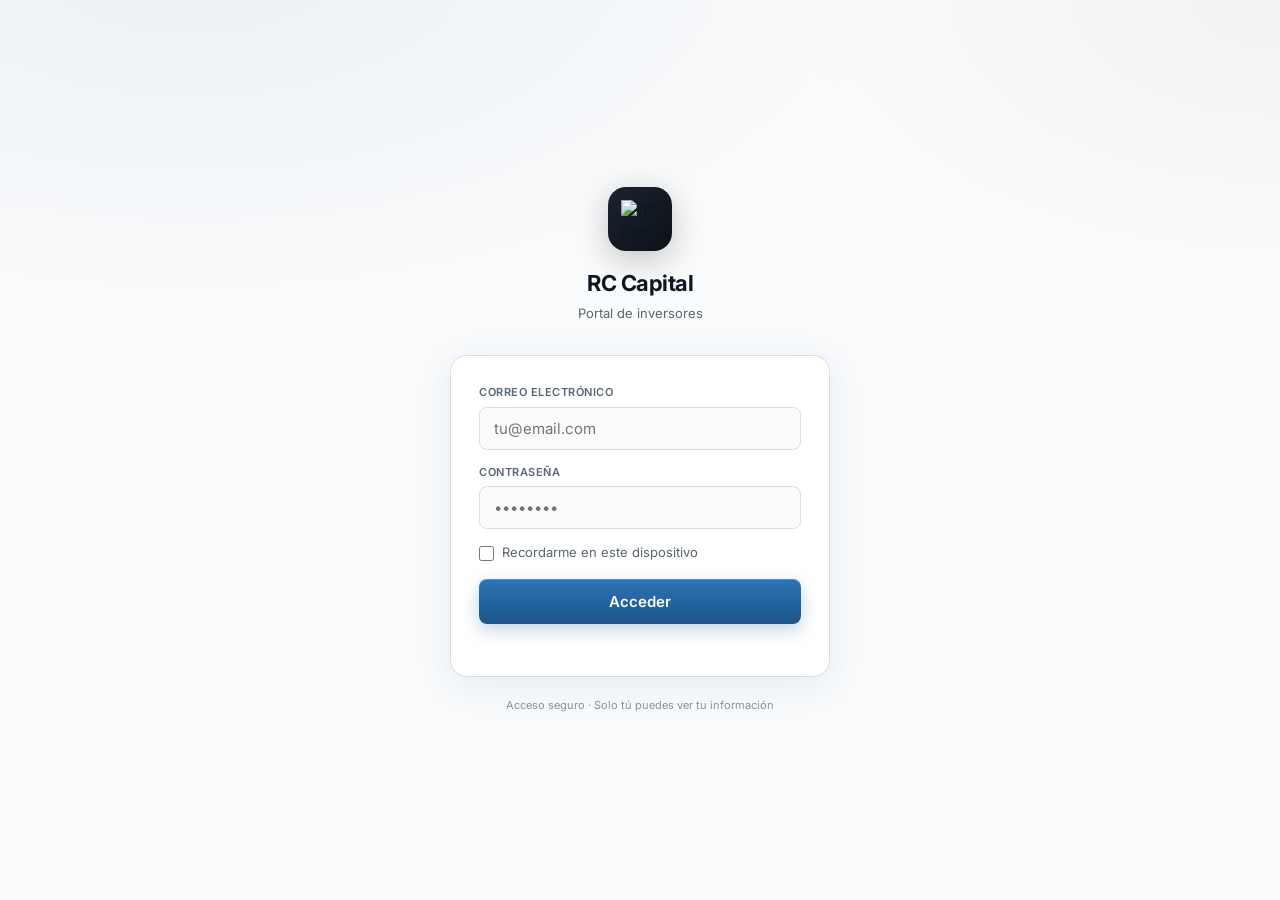
==== commit 1a79c82d: "Actualizar index.html" ====
--- a/index.html
+++ b/index.html
@@ -4,150 +4,295 @@
 <meta charset="utf-8"/>
 <meta name="viewport" content="width=device-width,initial-scale=1"/>
 <title>RCCapital · Mi Reporte</title>
-<link href="https://fonts.googleapis.com/css2?family=Syne:wght@400;600;700;800&family=JetBrains+Mono:wght@400;500;600&display=swap" rel="stylesheet"/>
+<link href="https://fonts.googleapis.com/css2?family=Inter:wght@300;400;500;600;700&family=JetBrains+Mono:wght@400;500&display=swap" rel="stylesheet"/>
+
 <script src="https://cdn.jsdelivr.net/npm/@supabase/supabase-js@2"></script>
 <script src="https://cdnjs.cloudflare.com/ajax/libs/jspdf/2.5.1/jspdf.umd.min.js"></script>
 <style>
+/* ── PALETTE ── */
 :root{
-  --bg:#FAFBFC;--surface:#F1F4F8;--surface2:#E4E9F0;
-  --border:#C5CFD9;--border2:#A8C2DA;
-  --text:#0E1620;--text2:#3D4F63;--text3:#7C8B9C;
-  --accent:#23639E;--accent2:#1D5488;--steel:#7C8B9C;
-  --good:#0B8A6B;--bad:#C8483C;
+  --bg:#FAFBFC;
+  --surface:#FFFFFF;
+  --surface2:#F1F4F8;
+  --border:#D6DDE6;
+  --text:#0E1620;
+  --text2:#5A6675;
+  --accent:#23639E;
+  --good:#0B8A6B;
+  --bad:#C8483C;
   --sans:'Inter','Helvetica Neue',sans-serif;
   --mono:'JetBrains Mono','Fira Code',monospace;
   --r:8px;--rm:12px;
-  --btn-grad:linear-gradient(180deg,#2C74B4 0%,#23639E 55%,#1D5488 100%);
-  --btn-shadow:0 1px 0 rgba(255,255,255,.22) inset,0 6px 18px rgba(35,99,158,.28);
-  --shadow:0 2px 12px rgba(20,22,27,.14);
-}
+  --shadow:0 2px 12px rgba(20,22,27,.10);
+  --shadow-md:0 4px 20px rgba(20,22,27,.12);
+}
+html,body{color-scheme:light;}
 *,*::before,*::after{box-sizing:border-box;margin:0;padding:0;}
-body{font-family:var(--sans);background:radial-gradient(1200px 600px at 15% -5%,rgba(35,99,158,.07),transparent 60%),radial-gradient(900px 500px at 100% 0%,rgba(124,139,156,.10),transparent 55%),#FAFBFC;background-attachment:fixed;color:var(--text);min-height:100vh;font-size:14px;line-height:1.5;-webkit-font-smoothing:antialiased;}
-#loginScreen{min-height:100vh;display:flex;flex-direction:column;align-items:center;justify-content:center;padding:24px;}
-.login-wrap{width:100%;max-width:400px;}
+body{
+  font-family:var(--sans);
+  background:
+    radial-gradient(1200px 600px at 15% -5%,rgba(35,99,158,.07),transparent 60%),
+    radial-gradient(900px 500px at 100% 0%,rgba(124,139,156,.08),transparent 55%),
+    #FAFBFC;
+  background-attachment:fixed;
+  color:var(--text);
+  min-height:100vh;
+  font-size:14px;
+  line-height:1.5;
+  -webkit-font-smoothing:antialiased;
+}
+
+/* ── LOGIN ── */
+#loginScreen{min-height:100vh;display:flex;align-items:center;justify-content:center;padding:24px;}
+.login-wrap{width:100%;max-width:380px;}
 .login-brand{text-align:center;margin-bottom:32px;}
-.login-brand .logo-box{width:80px;height:80px;border-radius:20px;background:rgba(255,255,255,.04);border:1px solid var(--border);display:grid;place-items:center;margin:0 auto 16px;overflow:hidden;}
-.login-brand h1{font-size:24px;font-weight:800;letter-spacing:-.3px;}
-.login-brand p{font-size:13px;color:var(--muted);margin-top:4px;}
-.login-card{background:#fff;border:1px solid var(--border);border-radius:20px;padding:32px;box-shadow:0 24px 64px rgba(0,0,0,.5);}
-.field{margin-bottom:16px;}
-.field label{display:block;font-size:11px;font-weight:700;letter-spacing:.6px;text-transform:uppercase;color:var(--muted);margin-bottom:6px;}
-.field input{width:100%;padding:12px 14px;background:rgba(255,255,255,.05);border:1px solid var(--border);border-radius:10px;color:var(--text);font-family:var(--sans);font-size:14px;outline:none;transition:border-color .2s;}
-.field input:focus{border-color:var(--accent);}
-.btn-login{width:100%;padding:14px;background:linear-gradient(135deg,var(--accent),#0088cc);color:#000;font-family:var(--sans);font-size:14px;font-weight:800;border:none;border-radius:10px;cursor:pointer;transition:opacity .2s;margin-top:4px;}
-.btn-login:hover{opacity:.88;}
-.btn-login:disabled{opacity:.4;cursor:not-allowed;}
-#loginErr{font-size:12px;color:var(--bad);text-align:center;margin-top:10px;display:none;}
-.login-footer{text-align:center;margin-top:20px;font-size:11px;color:var(--muted);}
-#appScreen{display:none;}
-.action-bar{position:sticky;top:0;z-index:50;backdrop-filter:blur(16px);background:rgba(7,10,15,.8);border-bottom:1px solid var(--border);padding:12px 24px;display:flex;justify-content:space-between;align-items:center;gap:12px;flex-wrap:wrap;}
-.ab-brand{display:flex;align-items:center;gap:10px;}
-.ab-brand .dot{width:8px;height:8px;border-radius:50%;background:var(--accent);}
-.ab-brand span{font-size:15px;font-weight:800;}
-.ab-user{font-size:12px;color:var(--muted);font-family:var(--mono);}
-.ab-user strong{color:var(--text);}
-.ab-actions{display:flex;gap:8px;}
-.ab-btn{font-family:var(--sans);font-size:12px;font-weight:700;padding:8px 14px;border-radius:8px;cursor:pointer;transition:all .15s;border:1px solid var(--border2);background:rgba(255,255,255,.06);color:var(--text);}
-.ab-btn:hover{background:rgba(255,255,255,.12);}
-.ab-btn.accent{background:rgba(0,194,255,.12);border-color:rgba(0,194,255,.3);color:var(--accent);}
-.ab-btn:disabled{opacity:.4;cursor:not-allowed;}
-.report-wrap{max-width:960px;margin:0 auto;padding:32px 24px 80px;}
-.period-bar{display:flex;gap:8px;align-items:center;flex-wrap:wrap;margin-bottom:28px;}
-.period-bar label{font-size:11px;font-weight:700;letter-spacing:.5px;text-transform:uppercase;color:var(--muted);}
-.period-btn{font-family:var(--sans);font-size:12px;font-weight:700;padding:7px 14px;border-radius:20px;cursor:pointer;transition:all .15s;border:1px solid var(--border);background:rgba(255,255,255,.04);color:var(--muted);}
-.period-btn:hover{border-color:var(--border2);color:var(--text);}
-.period-btn.active{background:rgba(0,194,255,.12);border-color:rgba(0,194,255,.3);color:var(--accent);}
-.report-header{display:flex;justify-content:space-between;align-items:flex-start;gap:16px;padding-bottom:20px;border-bottom:1px solid var(--border);margin-bottom:28px;flex-wrap:wrap;}
-.rh-eyebrow{font-size:10px;font-weight:700;letter-spacing:1.8px;text-transform:uppercase;color:var(--accent);margin-bottom:6px;}
-.rh-name{font-size:26px;font-weight:800;letter-spacing:-.4px;}
-.rh-period{font-size:12px;color:var(--muted);margin-top:5px;font-family:var(--mono);}
-.rh-right{text-align:right;}
-.rh-logo{width:56px;height:56px;border-radius:12px;background:rgba(255,255,255,.04);border:1px solid var(--border);display:grid;place-items:center;margin-left:auto;margin-bottom:8px;overflow:hidden;}
-.rh-brand{font-size:14px;font-weight:800;}
-.rh-date{font-size:11px;color:var(--muted);font-family:var(--mono);margin-top:2px;}
-.roi-hero{background:linear-gradient(160deg,rgba(255,255,255,.06),rgba(255,255,255,.02));border:1px solid var(--border);border-radius:20px;padding:28px 30px;margin-bottom:14px;display:grid;grid-template-columns:1fr auto;gap:24px;align-items:center;}
-@media(max-width:580px){.roi-hero{grid-template-columns:1fr;}}
-.hero-label{font-size:10px;font-weight:700;letter-spacing:1.2px;text-transform:uppercase;color:var(--muted);margin-bottom:10px;}
-.hero-value{font-size:56px;font-weight:800;letter-spacing:-3px;line-height:1;font-family:var(--mono);}
-.hero-value.pos{color:var(--good);}
-.hero-value.neg{color:var(--bad);}
-.hero-sub{font-size:12px;color:var(--muted);margin-top:10px;}
+.login-logo-box{
+  width:64px;height:64px;border-radius:18px;
+  background:linear-gradient(135deg,#1B222D,#0D1218);
+  display:grid;place-items:center;margin:0 auto 16px;
+  box-shadow:0 8px 32px rgba(14,22,32,.25);
+}
+.login-logo-box img{width:38px;height:38px;object-fit:contain;}
+.login-brand h1{font-size:22px;font-weight:700;letter-spacing:-.5px;color:var(--text);}
+.login-brand p{font-size:13px;color:var(--text2);margin-top:4px;}
+.login-card{
+  background:#fff;border:1px solid var(--border);border-radius:16px;
+  padding:28px;box-shadow:0 8px 40px rgba(35,99,158,.10);
+}
+.fi{display:flex;flex-direction:column;gap:6px;margin-bottom:14px;}
+.fi label{font-size:11px;font-weight:600;letter-spacing:.5px;text-transform:uppercase;color:var(--text2);}
+.fi input{
+  background:#FAFBFC;border:1px solid var(--border);border-radius:var(--r);
+  color:var(--text);font-family:var(--sans);font-size:15px;padding:11px 14px;
+  outline:none;transition:border-color .15s,box-shadow .15s;
+}
+.fi input:focus{border-color:var(--accent);box-shadow:0 0 0 3px rgba(35,99,158,.12);}
+.remember-row{display:flex;align-items:center;gap:8px;margin-bottom:16px;}
+.remember-row input{width:15px;height:15px;accent-color:var(--accent);cursor:pointer;}
+.remember-row label{font-size:13px;color:var(--text2);cursor:pointer;}
+.btn-login{
+  width:100%;padding:13px;
+  background:linear-gradient(180deg,#2C74B4 0%,#23639E 55%,#1D5488 100%);
+  color:#fff;font-family:var(--sans);font-size:15px;font-weight:600;
+  border:none;border-radius:var(--r);cursor:pointer;
+  box-shadow:0 1px 0 rgba(255,255,255,.22) inset,0 6px 18px rgba(35,99,158,.28);
+  transition:filter .15s;
+}
+.btn-login:hover{filter:brightness(1.06);}
+.btn-login:disabled{opacity:.5;cursor:not-allowed;}
+#loginErr{font-size:12px;color:var(--bad);text-align:center;margin-top:8px;min-height:16px;}
+.login-foot{text-align:center;margin-top:20px;font-size:11px;color:var(--text2);opacity:.7;}
+
+/* ── APP ── */
+#appScreen{display:none;min-height:100vh;}
+
+/* Top nav */
+.app-nav{
+  background:#fff;border-bottom:1px solid var(--border);
+  height:56px;display:flex;align-items:center;
+  padding:0 24px;gap:12px;position:sticky;top:0;z-index:100;
+  box-shadow:0 1px 0 var(--border);
+}
+.an-logo{display:flex;align-items:center;gap:8px;flex-shrink:0;}
+.an-logo img{width:22px;height:22px;object-fit:contain;border-radius:5px;}
+.an-brand{font-size:14px;font-weight:700;color:var(--text);}
+.an-sep{color:var(--border);font-size:18px;}
+.an-user{font-size:13px;color:var(--text2);}
+.an-user strong{color:var(--text);font-weight:600;}
+.an-right{margin-left:auto;display:flex;align-items:center;gap:8px;}
+.nav-btn{font-family:var(--sans);font-size:13px;font-weight:500;padding:7px 16px;
+  border-radius:var(--r);border:1px solid var(--border);background:#fff;
+  color:var(--text);cursor:pointer;transition:all .12s;
+  box-shadow:0 1px 3px rgba(20,22,27,.06);}
+.nav-btn:hover{background:var(--surface2);}
+.nav-btn.gold{
+  background:linear-gradient(180deg,#2C74B4 0%,#23639E 55%,#1D5488 100%);
+  border:none;color:#fff;
+  box-shadow:0 1px 0 rgba(255,255,255,.2) inset,0 4px 12px rgba(35,99,158,.28);
+}
+.nav-btn.gold:hover{filter:brightness(1.08);}
+
+/* Page wrap */
+.page-wrap{max-width:820px;margin:0 auto;padding:32px 20px 80px;}
+
+/* Period bar */
+.period-row{display:flex;gap:5px;align-items:center;flex-wrap:wrap;margin-bottom:24px;}
+.period-row label{font-size:11px;color:var(--text2);letter-spacing:.4px;text-transform:uppercase;margin-right:4px;}
+.per-btn{font-family:var(--sans);font-size:12px;padding:5px 14px;border-radius:20px;
+  border:1px solid var(--border);background:#fff;color:var(--text2);cursor:pointer;transition:all .12s;}
+.per-btn:hover{color:var(--text);border-color:#A8C2DA;}
+.per-btn.active{
+  background:linear-gradient(180deg,#2C74B4 0%,#23639E 55%,#1D5488 100%);
+  border-color:transparent;color:#fff;font-weight:500;
+  box-shadow:0 1px 0 rgba(255,255,255,.2) inset,0 3px 10px rgba(35,99,158,.25);
+}
+
+/* Report header */
+.report-hd{display:flex;justify-content:space-between;align-items:flex-start;
+  gap:16px;padding-bottom:20px;border-bottom:1px solid var(--border);margin-bottom:24px;flex-wrap:wrap;}
+.rh-eyebrow{font-size:10px;font-weight:700;letter-spacing:1px;text-transform:uppercase;color:var(--text2);margin-bottom:6px;}
+.rh-name{font-size:28px;font-weight:700;letter-spacing:-.5px;color:var(--text);}
+.rh-period{font-size:12px;color:var(--text2);margin-top:4px;font-family:var(--mono);}
+.rh-right{display:flex;align-items:center;gap:10px;}
+.rh-logo{width:40px;height:40px;border-radius:10px;
+  background:linear-gradient(135deg,#1B222D,#0D1218);
+  display:grid;place-items:center;box-shadow:var(--shadow);}
+.rh-logo img{width:24px;height:24px;object-fit:contain;}
+.rh-info{text-align:right;}
+.rh-brand{font-size:13px;font-weight:700;color:var(--text);}
+.rh-date{font-size:11px;color:var(--text2);font-family:var(--mono);margin-top:2px;}
+
+/* Hero */
+.hero{
+  background:#fff;border:1px solid var(--border);border-radius:16px;
+  padding:24px 28px;margin-bottom:10px;
+  box-shadow:var(--shadow-md);
+  position:relative;overflow:hidden;
+}
+.hero::before{
+  content:'';position:absolute;top:0;right:0;width:200px;height:200px;
+  background:radial-gradient(circle,rgba(35,99,158,.06) 0%,transparent 70%);
+  pointer-events:none;
+}
+.hero-grid{display:grid;grid-template-columns:1fr auto;gap:24px;align-items:center;}
+@media(max-width:480px){.hero-grid{grid-template-columns:1fr;}}
+.hero-lbl{font-size:10px;font-weight:700;letter-spacing:1px;text-transform:uppercase;color:var(--text2);margin-bottom:8px;}
+.hero-roi{font-size:52px;font-weight:700;letter-spacing:-2px;line-height:1;font-variant-numeric:tabular-nums;}
+.hero-roi.pos{color:var(--good);}
+.hero-roi.neg{color:var(--bad);}
+.hero-sub{font-size:13px;color:var(--text2);margin-top:8px;}
 .hero-right{text-align:right;}
-.hero-eq-label{font-size:10px;text-transform:uppercase;letter-spacing:1px;color:var(--muted);margin-bottom:6px;}
-.hero-eq{font-size:28px;font-weight:800;font-family:var(--mono);letter-spacing:-.5px;}
-.hero-dep{font-size:12px;color:var(--muted);margin-top:6px;font-family:var(--mono);line-height:1.8;}
-.kpi-row{display:grid;grid-template-columns:repeat(4,1fr);gap:10px;margin-bottom:14px;}
-@media(max-width:640px){.kpi-row{grid-template-columns:repeat(2,1fr);}}
-.kpi-box{background:rgba(0,0,0,.25);border:1px solid var(--border);border-radius:16px;padding:14px 16px;}
-.kb-label{font-size:10px;font-weight:700;letter-spacing:.7px;text-transform:uppercase;color:var(--muted);margin-bottom:8px;}
-.kb-value{font-size:18px;font-weight:700;font-family:var(--mono);}
-.kb-value.pos{color:var(--good);}
-.kb-value.neg{color:var(--bad);}
-.kb-value.accent{color:var(--accent);}
-.kb-sub{font-size:11px;color:var(--muted);margin-top:5px;font-family:var(--mono);}
-.divider{height:1px;background:var(--border);margin:22px 0;}
-.section{margin-bottom:24px;}
-.section-title{font-size:13px;font-weight:700;color:var(--text);margin-bottom:12px;display:flex;justify-content:space-between;align-items:center;flex-wrap:wrap;gap:8px;padding-bottom:10px;border-bottom:1px solid var(--border);}
-.range-ctrl{display:flex;gap:6px;}
-.rc-btn{font-family:var(--sans);font-size:11px;font-weight:700;padding:5px 12px;border-radius:20px;border:1px solid var(--border);background:rgba(255,255,255,.04);color:var(--muted);cursor:pointer;transition:all .15s;}
-.rc-btn:hover{border-color:var(--border2);color:var(--text);}
-.rc-btn.active{background:rgba(0,194,255,.12);border-color:rgba(0,194,255,.3);color:var(--accent);}
-.chart-box{background:rgba(0,0,0,.22);border:1px solid var(--border);border-radius:16px;padding:14px;}
+.hero-cap-lbl{font-size:10px;font-weight:700;letter-spacing:1px;text-transform:uppercase;color:var(--accent);margin-bottom:6px;}
+.hero-cap-val{font-size:26px;font-weight:700;letter-spacing:-.5px;color:var(--text);font-variant-numeric:tabular-nums;}
+.hero-dep{font-size:12px;margin-top:8px;line-height:2;font-family:var(--mono);color:var(--text2);}
+.hero-dep .dv{color:var(--text);font-weight:600;}
+.hero-dep .fee{color:var(--bad);}
+.hero-dep .cap{color:var(--accent);font-weight:700;}
+
+/* KPIs */
+.kpis{display:grid;grid-template-columns:repeat(4,1fr);gap:8px;margin-bottom:10px;}
+@media(max-width:560px){.kpis{grid-template-columns:repeat(2,1fr);}}
+.kpi{background:#fff;border:1px solid var(--border);border-radius:12px;padding:16px;box-shadow:0 1px 6px rgba(20,22,27,.06);}
+.kpi-l{font-size:10px;font-weight:700;letter-spacing:.8px;text-transform:uppercase;color:var(--text2);margin-bottom:8px;}
+.kpi-v{font-size:19px;font-weight:700;letter-spacing:-.3px;font-variant-numeric:tabular-nums;}
+.kpi-v.pos{color:var(--good);}
+.kpi-v.neg{color:var(--bad);}
+.kpi-v.neu{color:var(--text);}
+.kpi-s{font-size:11px;color:var(--text2);margin-top:3px;}
+
+/* Divider */
+.div{height:1px;background:var(--border);margin:20px 0;}
+
+/* Section */
+.sec{margin-bottom:20px;}
+.sec-hd{display:flex;justify-content:space-between;align-items:center;margin-bottom:12px;flex-wrap:wrap;gap:8px;}
+.sec-title{font-size:15px;font-weight:700;letter-spacing:-.2px;color:var(--text);}
+
+/* Range buttons */
+.range-bar{display:flex;background:var(--surface2);border-radius:var(--r);padding:2px;gap:1px;}
+.rc-btn{font-family:var(--sans);font-size:12px;padding:4px 12px;border-radius:6px;border:none;
+  background:transparent;color:var(--text2);cursor:pointer;transition:all .12s;}
+.rc-btn:hover{color:var(--text);}
+.rc-btn.active{background:#fff;color:var(--accent);font-weight:600;
+  box-shadow:0 1px 4px rgba(20,22,27,.12);}
+
+/* Chart */
+.chart-box{background:#fff;border:1px solid var(--border);border-radius:14px;padding:20px;box-shadow:0 2px 10px rgba(20,22,27,.07);}
 canvas{display:block;width:100% !important;}
-#chartEquity{height:260px;}
-#chartMonthly{height:160px;}
-.chart-stats{display:grid;grid-template-columns:repeat(4,1fr);gap:8px;margin-top:12px;}
-@media(max-width:580px){.chart-stats{grid-template-columns:repeat(2,1fr);}}
-.cst{background:rgba(0,0,0,.18);border:1px solid var(--border);border-radius:10px;padding:10px 12px;}
-.cst .cst-label{font-size:10px;color:var(--muted);text-transform:uppercase;letter-spacing:.5px;margin-bottom:4px;}
-.cst .cst-value{font-family:var(--mono);font-size:13px;font-weight:500;}
-.cst .cst-value.pos{color:var(--good);}
-.cst .cst-value.neg{color:var(--bad);}
-.scroll-wrap{border:1px solid var(--border);border-radius:14px;background:rgba(0,0,0,.18);overflow:auto;max-height:320px;}
-table{width:100%;border-collapse:collapse;font-size:12px;}
-th,td{padding:10px 14px;border-bottom:1px solid var(--border);text-align:left;}
-th{color:var(--muted);font-size:10px;font-weight:700;letter-spacing:.6px;text-transform:uppercase;background:rgba(255,255,255,.03);position:sticky;top:0;}
-tr:last-child td{border-bottom:none;}
-tr:hover td{background:rgba(255,255,255,.02);}
-.report-footer{margin-top:40px;padding-top:18px;border-top:1px solid var(--border);font-size:11px;color:var(--muted);line-height:1.6;}
-#tooltip{position:fixed;z-index:200;pointer-events:none;background:rgba(13,18,26,.96);border:1px solid var(--border2);border-radius:12px;padding:10px 14px;box-shadow:0 8px 28px rgba(0,0,0,.5);display:none;min-width:150px;}
-.tt-date{font-size:11px;color:var(--muted);margin-bottom:4px;font-family:var(--mono);}
-.tt-val{font-size:16px;font-weight:700;font-family:var(--mono);}
-.tt-chg{font-size:11px;margin-top:3px;font-family:var(--mono);}
-.empty-report{text-align:center;padding:64px 20px;color:var(--muted);}
-.empty-report .ei{font-size:48px;margin-bottom:16px;}
+#chartEquity{height:240px;}
+
+/* Chart stats */
+.cst-grid{display:grid;grid-template-columns:repeat(4,1fr);gap:6px;margin-top:8px;}
+@media(max-width:520px){.cst-grid{grid-template-columns:repeat(2,1fr);}}
+.cst{background:#fff;border:1px solid var(--border);border-radius:var(--r);padding:10px 14px;box-shadow:0 1px 4px rgba(20,22,27,.05);}
+.cst-l{font-size:10px;font-weight:700;letter-spacing:.5px;text-transform:uppercase;color:var(--text2);margin-bottom:4px;}
+.cst-v{font-size:13px;font-weight:700;font-family:var(--mono);color:var(--text);}
+.cst-v.pos{color:var(--good);}
+.cst-v.neg{color:var(--bad);}
+
+/* Table */
+.tbl-box{background:#fff;border:1px solid var(--border);border-radius:14px;overflow:hidden;box-shadow:0 2px 10px rgba(20,22,27,.07);}
+.tbl-box table{width:100%;border-collapse:collapse;font-size:13px;}
+.tbl-box th{padding:11px 16px;text-align:left;font-size:10px;font-weight:700;letter-spacing:.7px;
+  text-transform:uppercase;color:var(--text2);background:var(--surface2);border-bottom:1px solid var(--border);}
+.tbl-box td{padding:12px 16px;border-bottom:1px solid var(--border);color:var(--text);font-variant-numeric:tabular-nums;}
+.tbl-box tr:last-child td{border-bottom:none;}
+.tbl-box tr:hover td{background:var(--surface2);}
+
+/* States */
+.empty-report{text-align:center;padding:80px 20px;color:var(--text2);}
 .empty-report h3{font-size:18px;font-weight:700;color:var(--text);margin-bottom:8px;}
-.empty-report p{font-size:14px;}
-.spinner{display:inline-block;width:20px;height:20px;border:2px solid rgba(255,255,255,.15);border-top-color:var(--accent);border-radius:50%;animation:spin .7s linear infinite;vertical-align:middle;}
+.spinner{display:inline-block;width:18px;height:18px;border:2px solid var(--border);
+  border-top-color:var(--accent);border-radius:50%;animation:spin .7s linear infinite;}
 @keyframes spin{to{transform:rotate(360deg);}}
-@keyframes fadeUp{from{opacity:0;transform:translateY(14px);}to{opacity:1;transform:translateY(0);}}
-.fu{animation:fadeUp .5s ease both;}.fu1{animation-delay:.06s;}.fu2{animation-delay:.12s;}.fu3{animation-delay:.18s;}.fu4{animation-delay:.24s;}
-
-  .pin-dot{width:14px;height:14px;border-radius:50%;background:rgba(255,255,255,.15);border:2px solid rgba(255,255,255,.25);transition:all .2s;}
-  .pin-dot.filled{background:var(--accent);border-color:var(--accent);box-shadow:0 0 10px rgba(0,194,255,.5);}
-  .pin-dot.error{background:var(--bad);border-color:var(--bad);}
-  .pin-btn{font-family:var(--sans);font-size:20px;font-weight:700;width:64px;height:64px;border-radius:50%;border:1px solid rgba(255,255,255,.12);background:rgba(255,255,255,.07);color:var(--text);cursor:pointer;transition:all .15s;-webkit-tap-highlight-color:transparent;}
-  .pin-btn:active{background:rgba(255,255,255,.18);transform:scale(.92);}
-  .pin-clear{background:rgba(255,79,106,.1);border-color:rgba(255,79,106,.2);color:var(--bad);}
-  .pin-cancel{background:rgba(255,255,255,.04);color:var(--muted);}
-
-  </style>
+@keyframes fadeUp{from{opacity:0;transform:translateY(12px);}to{opacity:1;transform:translateY(0);}}
+.fu{animation:fadeUp .45s cubic-bezier(.16,1,.3,1) both;}
+.fu1{animation-delay:.05s;}.fu2{animation-delay:.10s;}.fu3{animation-delay:.15s;}
+
+/* Report footer */
+.report-foot{margin-top:32px;padding-top:14px;border-top:1px solid var(--border);
+  font-size:11px;color:var(--text2);text-align:center;line-height:1.8;}
+
+/* Tooltip */
+#tooltip{position:fixed;z-index:300;pointer-events:none;background:#fff;
+  border:1px solid var(--border);color:var(--text);border-radius:10px;padding:10px 14px;
+  box-shadow:var(--shadow-md);display:none;min-width:130px;}
+.tt-date{font-size:11px;color:var(--text2);margin-bottom:2px;font-family:var(--mono);}
+.tt-val{font-size:15px;font-weight:700;font-variant-numeric:tabular-nums;}
+.tt-chg{font-size:11px;margin-top:2px;font-family:var(--mono);}
+
+/* Mobile */
+.bottom-bar{display:none;}
+@media(max-width:768px){
+  .app-nav{display:none!important;}
+  .bottom-bar{
+    display:flex;position:fixed;bottom:0;left:0;right:0;z-index:200;
+    background:#fff;border-top:1px solid var(--border);
+    padding:10px 16px;padding-bottom:max(10px,env(safe-area-inset-bottom));
+    align-items:center;gap:8px;box-shadow:0 -2px 12px rgba(20,22,27,.08);
+  }
+  .bb-brand{display:flex;align-items:center;gap:7px;flex:1;min-width:0;}
+  .bb-brand img{width:20px;height:20px;object-fit:contain;border-radius:5px;flex-shrink:0;}
+  .bb-brand span{font-size:13px;font-weight:600;color:var(--text);}
+  .bb-actions{display:flex;gap:7px;align-items:center;flex-shrink:0;}
+  .bb-btn{font-family:var(--sans);font-size:12px;font-weight:600;padding:8px 14px;border-radius:var(--r);
+    border:1px solid var(--border);background:#fff;color:var(--text);cursor:pointer;min-height:38px;}
+  .bb-btn.gold{background:linear-gradient(180deg,#2C74B4 0%,#23639E 55%,#1D5488 100%);border:none;color:#fff;
+    box-shadow:0 1px 0 rgba(255,255,255,.2) inset,0 4px 12px rgba(35,99,158,.25);}
+  .bb-btn:active{opacity:.75;}
+  .page-wrap{padding:20px 14px 100px;}
+  .hero{padding:20px;}
+  .hero-roi{font-size:38px;}
+  .kpis{grid-template-columns:repeat(2,1fr);}
+  .rh-name{font-size:22px;}
+}
+</style>
 </head>
 <body>
 <div id="loginScreen">
   <div class="login-wrap">
     <div class="login-brand">
-      <div class="logo-box" id="secretLogo" onclick="handleSecretTap()" style="cursor:pointer;user-select:none;"><img src="logo.png" style="width:52px;height:52px;object-fit:contain;border-radius:8px;" alt="RCCapital"/></div>
-      <h1>RCCapital</h1>
-      <p>Portal de inversores · Acceso seguro</p>
+      <div class="login-logo-box"><img src="logo.png" alt="RC Capital"/></div>
+      <h1>RC Capital</h1>
+      <p>Portal de inversores</p>
     </div>
     <div class="login-card">
-      <div class="field"><label>Email</label><input type="email" id="clientEmail" placeholder="tu@email.com" autocomplete="email"/></div>
-      <div class="field"><label>Contraseña</label><input type="password" id="clientPass" placeholder="••••••••" autocomplete="current-password"/></div>
-      <button class="btn-login" id="loginBtn" onclick="login()">Acceder a mi reporte →</button>
+      <div class="fi">
+        <label>Correo electrónico</label>
+        <input type="email" id="clientEmail" placeholder="tu@email.com" autocomplete="email"/>
+      </div>
+      <div class="fi">
+        <label>Contraseña</label>
+        <input type="password" id="clientPass" placeholder="••••••••" autocomplete="current-password"/>
+      </div>
+      <div class="remember-row">
+        <input type="checkbox" id="rememberMe"/>
+        <label for="rememberMe">Recordarme en este dispositivo</label>
+      </div>
+      <button class="btn-login" id="loginBtn" onclick="login()">Acceder</button>
       <div id="loginErr"></div>
     </div>
-    <div class="login-footer">Reporte personal · Solo tú puedes ver tu información</div>
+    <div class="login-foot">Acceso seguro · Solo tú puedes ver tu información</div>
   </div>
 </div>
 
@@ -212,6 +357,24 @@
 <script>
 var _logoB64=null;(function(){var i=new Image();i.crossOrigin='anonymous';i.onload=function(){try{var v=document.createElement('canvas');v.width=i.width;v.height=i.height;var x=v.getContext('2d');x.drawImage(i,0,0);_logoB64=v.toDataURL('image/png');}catch(e){}};i.src='logo.png';})();
 
+// Auto-login from remembered session
+document.addEventListener('DOMContentLoaded', function(){
+  try{
+    var saved = localStorage.getItem('rcSavedLogin');
+    if(saved){ var d=JSON.parse(saved);
+      var em=$('clientEmail'),pw=$('clientPass'),cb=document.getElementById('rememberMe');
+      if(em)em.value=d.email||'';if(pw)pw.value=d.pass||'';if(cb)cb.checked=true;
+    }
+    var sess = localStorage.getItem('rcActiveSession');
+    if(sess){ var sd=JSON.parse(sess);
+      if(sd&&sd.expires>Date.now()){
+        currentCliente={id:sd.id,nombre:sd.nombre,email:sd.email,password_hash:sd.password_hash};
+        showApp(); return;
+      } else { localStorage.removeItem('rcActiveSession'); }
+    }
+  }catch(e){}
+});
+
 const SUPABASE_URL='https://bhyftbbohsjivhhjstbb.supabase.co';
 const SUPABASE_KEY='eyJhbGciOiJIUzI1NiIsInR5cCI6IkpXVCJ9.eyJpc3MiOiJzdXBhYmFzZSIsInJlZiI6ImJoeWZ0YmJvaHNqaXZoaGpzdGJiIiwicm9sZSI6ImFub24iLCJpYXQiOjE3ODM4NDQ5ODAsImV4cCI6MjA5OTQyMDk4MH0.7OPqfX6ErKkYk9QeWW7oCYRLMIqyZwy0ogJPa67TnpU';
 const{createClient}=supabase;
@@ -311,7 +474,7 @@
   $('rhPeriod').textContent=stats.firstDate&&stats.lastDate?`${dayKey(stats.firstDate)}  →  ${dayKey(stats.lastDate)}`:'—';
   $('rhDate').textContent=ts;$('footerDate').textContent=ts;
   $('heroROI').textContent=(stats.roi>=0?'+':'')+fmtPct(stats.roi);
-  $('heroROI').className='hero-value '+(stats.roi>=0?'pos':'neg');
+  $('heroROI').className='hero-roi '+(stats.roi>=0?'pos':'neg');
   $('heroSub').textContent=stats.days+' días · Rendimiento neto (incluye comisiones)';
   $('heroEq').textContent=fmtUSD(stats.equity);
   if(stats.depFeeAmt>0){
@@ -324,7 +487,7 @@
   }
   const netProfit=stats.runP+stats.runF;
   $('kpiProfit').textContent=(netProfit>=0?'+':'')+fmtUSD(netProfit);
-  $('kpiProfit').className='kb-value '+(netProfit>=0?'pos':'neg');
+  $('kpiProfit').className='kpi-v '+(netProfit>=0?'pos':'neg');
   $('kpiDays').textContent=fmtNum(stats.days);
   $('kpiDaysSub').textContent=stats.firstDate?'Desde '+dayKey(stats.firstDate):'—';
   $('kpiBest').textContent=stats.best[0]?'+'+fmtUSD(stats.best[1]):'—';
@@ -348,21 +511,21 @@
   const pad={l:66,r:14,t:18,b:34},iw=W-pad.l-pad.r,ih=H-pad.t-pad.b;
   const ext=[...equity,deposit];let minV=Math.min(...ext),maxV=Math.max(...ext);
   const mg=(maxV-minV)*0.08||5;minV-=mg;maxV+=mg;const span=maxV-minV,n=labels.length;
-  ctx.strokeStyle='rgba(14,22,32,.07)';ctx.lineWidth=1;
+  ctx.strokeStyle='rgba(14,22,32,.06)';ctx.lineWidth=1;
   for(let i=0;i<=5;i++){const y=pad.t+ih*(i/5);ctx.beginPath();ctx.moveTo(pad.l,y);ctx.lineTo(pad.l+iw,y);ctx.stroke();}
   ctx.fillStyle='#3D4F63';ctx.font='11px JetBrains Mono,monospace';ctx.textAlign='right';
   for(let i=0;i<=5;i++){const v=maxV-span*(i/5),y=pad.t+ih*(i/5);ctx.fillText(Math.abs(v)>=10000?'$'+(v/1000).toFixed(1)+'k':'$'+v.toFixed(0),pad.l-8,y+4);}
-  const step=Math.max(1,Math.ceil(n/6));ctx.fillStyle='#6b809a';ctx.textAlign='center';
+  const step=Math.max(1,Math.ceil(n/6));ctx.fillStyle='#3D4F63';ctx.textAlign='center';
   for(let i=0;i<n;i+=step){const x=pad.l+iw*(i/Math.max(1,n-1));ctx.fillText(labels[i].slice(5),x,pad.t+ih+22);}
   const depY=pad.t+ih*(1-(deposit-minV)/span);
-  ctx.strokeStyle='rgba(35,99,158,.35)';ctx.setLineDash([5,6]);ctx.lineWidth=1.2;
+  ctx.strokeStyle='rgba(14,22,32,.06)';ctx.setLineDash([5,6]);ctx.lineWidth=1.2;
   ctx.beginPath();ctx.moveTo(pad.l,depY);ctx.lineTo(pad.l+iw,depY);ctx.stroke();ctx.setLineDash([]);
-  ctx.fillStyle='rgba(35,99,158,.7)';ctx.font='10px JetBrains Mono,monospace';ctx.textAlign='left';ctx.fillText('Depósito',pad.l+6,depY-6);
+  ctx.fillStyle='rgba(14,22,32,.5)';ctx.font='10px JetBrains Mono,monospace';ctx.textAlign='left';ctx.fillText('Depósito',pad.l+6,depY-6);
   const lastVal=equity[n-1],isPos=lastVal>=deposit;
   ctx.beginPath();for(let i=0;i<n;i++){const x=pad.l+iw*(i/Math.max(1,n-1)),y=pad.t+ih*(1-(equity[i]-minV)/span);i===0?ctx.moveTo(x,y):ctx.lineTo(x,y);}
   ctx.lineTo(pad.l+iw,depY);ctx.lineTo(pad.l,depY);ctx.closePath();
   const grd=ctx.createLinearGradient(0,pad.t,0,pad.t+ih);
-  if(isPos){grd.addColorStop(0,'rgba(11,138,107,.18)');grd.addColorStop(1,'rgba(11,138,107,.02)');}else{grd.addColorStop(0,'rgba(200,72,60,.14)');grd.addColorStop(1,'rgba(200,72,60,.02)');}
+  if(isPos){grd.addColorStop(0,'rgba(11,138,107,.2)');grd.addColorStop(1,'rgba(11,138,107,.02)');}else{grd.addColorStop(0,'rgba(200,72,60,.16)');grd.addColorStop(1,'rgba(200,72,60,.02)');}
   ctx.fillStyle=grd;ctx.fill();
   ctx.lineWidth=2.2;ctx.lineJoin='round';ctx.strokeStyle=isPos?'#0B8A6B':'#C8483C';
   ctx.beginPath();for(let i=0;i<n;i++){const x=pad.l+iw*(i/Math.max(1,n-1)),y=pad.t+ih*(1-(equity[i]-minV)/span);i===0?ctx.moveTo(x,y):ctx.lineTo(x,y);}ctx.stroke();
@@ -415,13 +578,13 @@
 async function tryPDF(){if(!CC.labels||!CC.labels.length){alert('Sin datos');return;}generarPDF();}
 function generarPDF(){
   if(!CC.labels||!CC.labels.length||!CC.stats){alert('Sin datos');return;}
-  const btn=$('btnPDF');if(btn){btn.textContent='⏳';btn.disabled=true;}
+  const btn=$('btnPDF')||document.querySelector('.bb-btn.gold');
+  if(btn){btn.textContent='⏳';btn.disabled=true;}
   try{
     const{jsPDF}=window.jspdf;
     const doc=new jsPDF({orientation:'portrait',unit:'mm',format:'letter'});
     const PW=215.9,PH=279.4,M=16;let y=M;
-    const s=CC.stats;
-    const nombre=currentCliente?currentCliente.nombre:'—';
+    const s=CC.stats,nombre=currentCliente?currentCliente.nombre:'—';
     const fmt=n=>(isFinite(n)?n:0).toLocaleString('en-US',{style:'currency',currency:'USD',minimumFractionDigits:2});
     const fmtP=n=>(isFinite(n)?n:0).toFixed(2)+'%';
     const pad2=x=>String(x).padStart(2,'0');
@@ -429,75 +592,52 @@
     const mLbl=k=>{const p=k.split('-');return MN[+p[1]-1]+" '"+p[0].slice(2);};
     const bog=new Date(new Date().getTime()-5*3600000);
     const todayStr=pad2(bog.getUTCDate())+'/'+pad2(bog.getUTCMonth()+1)+'/'+bog.getUTCFullYear();
-
-    // Color palette — clean white PDF
-    const INK='#0E1620';       // main text
-    const INK2='#5A6675';      // secondary text  
-    const BLUE='#23639E';      // accent blue
-    const BLUE_L='#EBF2F9';    // light blue tint
-    const GREEN='#0B8A6B';     // positive
-    const RED='#C8483C';       // negative
-    const BORDER='#D6DDE6';    // borders
-    const BG2='#F1F4F8';       // panel bg
-    const WHITE='#FFFFFF';
-
+    const INK='#0E1620',INK2='#5A6675',BLUE='#23639E',GREEN='#0B8A6B',RED='#C8483C',
+          BORDER='#D6DDE6',BG2='#F1F4F8',WHITE='#FFFFFF',DARK='#1B222D';
     const sf=(sz,wt,col)=>{doc.setFontSize(sz);doc.setFont('helvetica',wt||'normal');doc.setTextColor(col||INK);};
     const ln=(x1,y1,x2,y2,col,w)=>{doc.setDrawColor(col||BORDER);doc.setLineWidth(w||0.2);doc.line(x1,y1,x2,y2);};
-    const rect=(x,yy,w,h,fill,stroke)=>{
-      if(fill){doc.setFillColor(fill);} if(stroke){doc.setDrawColor(stroke);}
-      doc.setLineWidth(0.2);
-      doc.rect(x,yy,w,h,fill&&stroke?'FD':fill?'F':stroke?'D':'S');
+    const fillRect=(x,yy,w,h,fill)=>{doc.setFillColor(fill);doc.rect(x,yy,w,h,'F');};
+    const strokeRect=(x,yy,w,h,fill,stroke)=>{
+      if(fill)doc.setFillColor(fill);if(stroke)doc.setDrawColor(stroke);
+      doc.setLineWidth(0.2);doc.rect(x,yy,w,h,fill&&stroke?'FD':fill?'F':'D');
     };
-
-    // ── PAGE BORDER ──
-    doc.setDrawColor(BORDER);doc.setLineWidth(0.3);
-    doc.rect(8,8,PW-16,PH-16);
-
-    // ── HEADER BAR ──
-    doc.setFillColor('#1B222D');doc.rect(8,8,PW-16,18,'F');
-    // Logo
-    if(_logoB64){try{doc.addImage(_logoB64,'PNG',14,10,12,12);}catch(e){}}
-    sf(11,'bold','#FFFFFF');doc.text('RC Capital',30,18);
-    sf(7,'normal','#A8C2DA');doc.text('Portal del Inversor',30,22.5);
-    sf(7,'normal','#A8C2DA');doc.text('Estado de Cuenta  ·  '+todayStr,PW-14,18,{align:'right'});
-    y=34;
-
-    // ── INVESTOR NAME ──
+    // Page border
+    doc.setDrawColor(BORDER);doc.setLineWidth(0.3);doc.rect(8,8,PW-16,PH-16);
+    // Header
+    fillRect(8,8,PW-16,20,DARK);
+    if(_logoB64){try{doc.addImage(_logoB64,'PNG',14,11,13,13);}catch(e){}}
+    sf(12,'bold','#FFFFFF');doc.text('RC Capital',31,18);
+    sf(7,'normal','#A8C2DA');doc.text('Portal de Inversores',31,23);
+    sf(7,'normal','#A8C2DA');doc.text('Estado de Cuenta · '+todayStr,PW-14,18,{align:'right'});
+    y=36;
+    // Investor
     sf(7,'bold',INK2);doc.text('INVERSOR',M,y);y+=4;
-    sf(18,'bold',INK);doc.text(nombre,M,y);y+=4;
+    sf(16,'bold',INK);doc.text(nombre,M,y);y+=4;
     if(s.firstDate&&s.lastDate){
       sf(8,'normal',INK2);
-      doc.text(
-        s.firstDate.getFullYear()+'-'+pad2(s.firstDate.getMonth()+1)+'-'+pad2(s.firstDate.getDate())+
-        '  →  '+s.lastDate.getFullYear()+'-'+pad2(s.lastDate.getMonth()+1)+'-'+pad2(s.lastDate.getDate()),
-        M,y);
+      doc.text(s.firstDate.getFullYear()+'-'+pad2(s.firstDate.getMonth()+1)+'-'+pad2(s.firstDate.getDate())+' → '+s.lastDate.getFullYear()+'-'+pad2(s.lastDate.getMonth()+1)+'-'+pad2(s.lastDate.getDate()),M,y);
     }
-    y+=6;ln(M,y,PW-M,y,BORDER,0.3);y+=6;
-
-    // ── HERO METRICS ──
-    const heroH=s.depFeeAmt>0?36:30;
-    rect(M,y,PW-M*2,heroH,BG2,BORDER);
+    y+=8;ln(M,y,PW-M,y,BORDER,0.3);y+=6;
+    // Hero
+    const heroH=s.depFeeAmt>0?38:32;
+    strokeRect(M,y,PW-M*2,heroH,BG2,BORDER);
     const roi=s.roi||0,isPos=roi>=0;
-    // Left: ROI
-    sf(7,'bold',INK2);doc.text('RENDIMIENTO TOTAL',M+5,y+6);
-    sf(22,'bold',isPos?GREEN:RED);doc.text((isPos?'+':'')+fmtP(roi),M+5,y+18);
+    sf(6,'bold',INK2);doc.text('RENDIMIENTO TOTAL',M+5,y+6);
+    sf(20,'bold',isPos?GREEN:RED);doc.text((isPos?'+':'')+fmtP(roi),M+5,y+18);
     sf(7,'normal',INK2);doc.text(s.me.length+' meses bajo gestión',M+5,y+(heroH-5));
-    // Right: Capital
-    sf(7,'bold',BLUE);doc.text('CAPITAL ACTUAL EN GESTIÓN',PW-M-5,y+6,{align:'right'});
-    sf(16,'bold',INK);doc.text(fmt(s.equity||0),PW-M-5,y+17,{align:'right'});
-    sf(7,'normal',INK2);
+    sf(6,'bold',BLUE);doc.text('CAPITAL ACTUAL EN GESTIÓN',PW-M-5,y+6,{align:'right'});
+    sf(15,'bold',INK);doc.text(fmt(s.equity||0),PW-M-5,y+17,{align:'right'});
+    sf(6.5,'normal',INK2);
     if(s.depFeeAmt>0){
-      doc.text('Depósito inicial: '+fmt(s.depGross),PW-M-5,y+22,{align:'right'});
-      doc.setTextColor(RED);doc.text('Activation fee: -'+fmt(s.depFeeAmt),PW-M-5,y+26,{align:'right'});
-      doc.setTextColor(GREEN);doc.text('Capital inicial: '+fmt(s.dep),PW-M-5,y+30,{align:'right'});
+      doc.text('Depósito inicial: '+fmt(s.depGross),PW-M-5,y+23,{align:'right'});
+      sf(6.5,'normal',RED);doc.text('Activation fee: -'+fmt(s.depFeeAmt),PW-M-5,y+27,{align:'right'});
+      sf(6.5,'bold',GREEN);doc.text('Capital inicial: '+fmt(s.dep),PW-M-5,y+31,{align:'right'});
     } else {
-      doc.text('Depósito inicial: '+fmt(s.dep),PW-M-5,y+23,{align:'right'});
+      sf(6.5,'normal',INK2);doc.text('Depósito inicial: '+fmt(s.dep),PW-M-5,y+23,{align:'right'});
     }
     y+=heroH+5;
-
-    // ── KPI STRIP ──
-    const kw=(PW-M*2-9)/4;
-    const netP=s.runP+s.runF;
+    // KPIs
+    const kw=(PW-M*2-9)/4,netP=s.runP+s.runF;
     const kpis=[
       {l:'BENEFICIO ACTUAL',v:(netP>=0?'+':'')+fmt(netP),c:netP>=0?GREEN:RED},
       {l:'MESES EN GESTIÓN',v:String(s.me.length),c:INK},
@@ -506,151 +646,108 @@
     ];
     kpis.forEach((k,i)=>{
       const kx=M+i*(kw+3);
-      rect(kx,y,kw,15,WHITE,BORDER);
+      strokeRect(kx,y,kw,15,WHITE,BORDER);
       sf(5.5,'bold',INK2);doc.text(k.l,kx+3,y+5);
-      sf(9,'bold',k.c);doc.text(k.v,kx+3,y+11.5);
+      sf(9,'bold',k.c);doc.text(k.v,kx+3,y+12);
     });
     y+=20;
-
-    // ── EQUITY CHART — professional light chart ──
+    // Chart
     try{
-      const cW=PW-M*2,cH=52;
-      rect(M,y,cW,cH,WHITE,BORDER);
-
-      // Chart title
-      sf(8,'bold',INK);doc.text('Evolución del Capital',M+4,y+6);
-      sf(6,'normal',INK2);doc.text('Línea base = depósito inicial',PW-M-4,y+6,{align:'right'});
-
-      // Draw chart on canvas
+      const cW=PW-M*2,cH=54;
+      strokeRect(M,y,cW,cH,WHITE,BORDER);
+      sf(7,'bold',INK);doc.text('Evolución del Capital',M+4,y+7);
+      sf(6,'normal',INK2);doc.text('Línea base: depósito inicial',PW-M-4,y+7,{align:'right'});
       const tmp=document.createElement('canvas');
-      tmp.width=900;tmp.height=300;
+      tmp.width=900;tmp.height=310;
       const ctx=tmp.getContext('2d');
-      // White background
-      ctx.fillStyle='#FFFFFF';ctx.fillRect(0,0,900,300);
-
+      ctx.fillStyle='#FFFFFF';ctx.fillRect(0,0,900,310);
       const labels=CC.labels,equity=CC.equity,deposit=CC.deposit,n=labels.length;
       if(n>1){
-        const pp={l:58,r:14,t:16,b:36},iw=900-pp.l-pp.r,ih=300-pp.t-pp.b;
-        const allVals=equity.concat([deposit]);
-        let minV=Math.min(...allVals),maxV=Math.max(...allVals);
+        const pp={l:60,r:14,t:16,b:38},iw=900-pp.l-pp.r,ih=310-pp.t-pp.b;
+        let minV=Math.min(...equity,deposit),maxV=Math.max(...equity,deposit);
         const mg=(maxV-minV)*0.08||5;minV-=mg;maxV+=mg;const span=maxV-minV||1;
-
-        // Grid lines — clean horizontal
-        ctx.strokeStyle='#E8EDF2';ctx.lineWidth=1;
-        const gridCount=5;
-        for(let i=0;i<=gridCount;i++){
-          const gy=pp.t+ih*(i/gridCount);
+        // Grid
+        for(let i=0;i<=5;i++){
+          const gy=pp.t+ih*(i/5);
+          ctx.strokeStyle='#EBF0F5';ctx.lineWidth=1;
           ctx.beginPath();ctx.moveTo(pp.l,gy);ctx.lineTo(pp.l+iw,gy);ctx.stroke();
-          // Y labels
-          const val=maxV-span*(i/gridCount);
-          ctx.fillStyle='#5A6675';ctx.font='500 13px Inter,sans-serif';ctx.textAlign='right';
-          const lbl=Math.abs(val)>=1000?'$'+(val/1000).toFixed(1)+'k':'$'+Math.round(val);
-          ctx.fillText(lbl,pp.l-6,gy+5);
+          const val=maxV-span*(i/5);
+          ctx.fillStyle='#5A6675';ctx.font='600 12px Inter,sans-serif';ctx.textAlign='right';
+          ctx.fillText(Math.abs(val)>=1000?'$'+(val/1000).toFixed(1)+'k':'$'+Math.round(val),pp.l-8,gy+4);
         }
-
-        // X axis line
+        // Axes
         ctx.strokeStyle='#C5CFD9';ctx.lineWidth=1.5;
+        ctx.beginPath();ctx.moveTo(pp.l,pp.t);ctx.lineTo(pp.l,pp.t+ih);ctx.stroke();
         ctx.beginPath();ctx.moveTo(pp.l,pp.t+ih);ctx.lineTo(pp.l+iw,pp.t+ih);ctx.stroke();
-        // Y axis line
-        ctx.beginPath();ctx.moveTo(pp.l,pp.t);ctx.lineTo(pp.l,pp.t+ih);ctx.stroke();
-
         // X labels
         const step=Math.max(1,Math.ceil(n/8));
-        ctx.fillStyle='#5A6675';ctx.font='500 12px Inter,sans-serif';ctx.textAlign='center';
-        for(let i=0;i<n;i+=step){
-          const ex=pp.l+iw*(i/Math.max(1,n-1));
-          ctx.fillText(labels[i].slice(5),ex,pp.t+ih+22);
-        }
-
-        // Deposit baseline — dashed blue
+        ctx.fillStyle='#5A6675';ctx.font='600 11px Inter,sans-serif';ctx.textAlign='center';
+        for(let i=0;i<n;i+=step){ctx.fillText(labels[i].slice(5),pp.l+iw*(i/Math.max(1,n-1)),pp.t+ih+22);}
+        // Deposit line
         const depY=pp.t+ih*(1-(deposit-minV)/span);
-        ctx.strokeStyle='rgba(35,99,158,.5)';ctx.lineWidth=1.5;ctx.setLineDash([6,4]);
+        ctx.strokeStyle='rgba(35,99,158,.45)';ctx.lineWidth=1.5;ctx.setLineDash([7,5]);
         ctx.beginPath();ctx.moveTo(pp.l,depY);ctx.lineTo(pp.l+iw,depY);ctx.stroke();
         ctx.setLineDash([]);
-        // Deposit label
-        ctx.fillStyle='rgba(35,99,158,.8)';ctx.font='bold 11px Inter,sans-serif';ctx.textAlign='left';
-        ctx.fillText('Depósito',pp.l+6,depY-7);
-
-        // Gradient fill
-        const isPos=equity[n-1]>=deposit;
+        ctx.fillStyle='rgba(35,99,158,.75)';ctx.font='700 11px Inter,sans-serif';ctx.textAlign='left';
+        ctx.fillText('Depósito',pp.l+6,depY-8);
+        // Gradient
+        const posC=equity[n-1]>=deposit;
         const grd=ctx.createLinearGradient(0,pp.t,0,pp.t+ih);
-        if(isPos){grd.addColorStop(0,'rgba(11,138,107,.18)');grd.addColorStop(0.7,'rgba(11,138,107,.04)');grd.addColorStop(1,'rgba(11,138,107,0)');}
-        else{grd.addColorStop(0,'rgba(200,72,60,.14)');grd.addColorStop(0.7,'rgba(200,72,60,.04)');grd.addColorStop(1,'rgba(200,72,60,0)');}
+        if(posC){grd.addColorStop(0,'rgba(11,138,107,.2)');grd.addColorStop(1,'rgba(11,138,107,.01)');}
+        else{grd.addColorStop(0,'rgba(200,72,60,.15)');grd.addColorStop(1,'rgba(200,72,60,.01)');}
         ctx.beginPath();
-        for(let i=0;i<n;i++){
-          const ex=pp.l+iw*(i/Math.max(1,n-1)),ey=pp.t+ih*(1-(equity[i]-minV)/span);
-          i===0?ctx.moveTo(ex,ey):ctx.lineTo(ex,ey);
-        }
-        ctx.lineTo(pp.l+iw,depY);ctx.lineTo(pp.l,depY);ctx.closePath();
-        ctx.fillStyle=grd;ctx.fill();
-
-        // Main line — smooth, thick
-        ctx.lineWidth=2.5;ctx.strokeStyle=isPos?'#0B8A6B':'#C8483C';ctx.lineJoin='round';
+        for(let i=0;i<n;i++){const ex=pp.l+iw*(i/Math.max(1,n-1)),ey=pp.t+ih*(1-(equity[i]-minV)/span);i===0?ctx.moveTo(ex,ey):ctx.lineTo(ex,ey);}
+        ctx.lineTo(pp.l+iw,depY);ctx.lineTo(pp.l,depY);ctx.closePath();ctx.fillStyle=grd;ctx.fill();
+        // Line
+        ctx.lineWidth=2.5;ctx.strokeStyle=posC?'#0B8A6B':'#C8483C';ctx.lineJoin='round';
         ctx.beginPath();
-        for(let i=0;i<n;i++){
-          const ex=pp.l+iw*(i/Math.max(1,n-1)),ey=pp.t+ih*(1-(equity[i]-minV)/span);
-          i===0?ctx.moveTo(ex,ey):ctx.lineTo(ex,ey);
-        }
+        for(let i=0;i<n;i++){const ex=pp.l+iw*(i/Math.max(1,n-1)),ey=pp.t+ih*(1-(equity[i]-minV)/span);i===0?ctx.moveTo(ex,ey):ctx.lineTo(ex,ey);}
         ctx.stroke();
-
         // End dot
-        const lastX=pp.l+iw,lastY=pp.t+ih*(1-(equity[n-1]-minV)/span);
-        ctx.beginPath();ctx.arc(lastX,lastY,5,0,Math.PI*2);
-        ctx.fillStyle=WHITE;ctx.fill();
-        ctx.strokeStyle=isPos?'#0B8A6B':'#C8483C';ctx.lineWidth=2.5;ctx.stroke();
-
-        // Add to PDF
-        doc.addImage(tmp.toDataURL('image/png',1.0),'PNG',M+1,y+9,cW-2,cH-10);
+        const lx=pp.l+iw,ly=pp.t+ih*(1-(equity[n-1]-minV)/span);
+        ctx.beginPath();ctx.arc(lx,ly,5,0,Math.PI*2);ctx.fillStyle='#fff';ctx.fill();
+        ctx.strokeStyle=posC?'#0B8A6B':'#C8483C';ctx.lineWidth=2.5;ctx.stroke();
+        doc.addImage(tmp.toDataURL('image/png',1.0),'PNG',M+1,y+10,cW-2,cH-12);
       }
       y+=cH+5;
-    }catch(chartErr){console.warn('PDF chart:',chartErr);y+=5;}
-
-    // ── MONTHLY TABLE ──
-    sf(8,'bold',INK);doc.text('Resultado Mensual',M,y);y+=4;
+    }catch(e){y+=5;}
+    // Table
+    sf(8,'bold',INK);doc.text('Resultado Mensual',M,y);y+=5;
     const tW=PW-M*2;
-    // Header
-    rect(M,y,tW,8,INK,INK);
+    fillRect(M,y,tW,8,DARK);
     sf(6,'bold',WHITE);
     doc.text('MES',M+3,y+5.5);
-    doc.text('P&L NETO',M+68,y+5.5,{align:'right'});
-    doc.text('RETORNO %',M+96,y+5.5,{align:'right'});
+    doc.text('P&L NETO',M+70,y+5.5,{align:'right'});
+    doc.text('RETORNO',M+98,y+5.5,{align:'right'});
     doc.text('CAPITAL FINAL',M+tW-3,y+5.5,{align:'right'});
     y+=8;
-
     let row=0;
     for(const[mk,pnl]of s.me){
       if(y+7>PH-18){doc.addPage();y=18;}
       const eq=s.mEq[mk]||s.dep,prev=eq-pnl,pct=prev>0?(pnl/Math.abs(prev)*100):0;
-      rect(M,y,tW,7,row%2===0?BG2:WHITE,BORDER);
+      if(row%2===0)fillRect(M,y,tW,7,BG2);
+      doc.setDrawColor(BORDER);doc.setLineWidth(0.15);doc.rect(M,y,tW,7,'D');
       sf(7,'normal',INK);doc.text(mLbl(mk),M+3,y+5);
-      sf(7,'bold',pnl>=0?GREEN:RED);doc.text((pnl>=0?'+':'')+fmt(pnl),M+68,y+5,{align:'right'});
-      sf(7,'normal',pct>=0?GREEN:RED);doc.text((pct>=0?'+':'')+fmtP(pct),M+96,y+5,{align:'right'});
+      sf(7,'bold',pnl>=0?GREEN:RED);doc.text((pnl>=0?'+':'')+fmt(pnl),M+70,y+5,{align:'right'});
+      sf(7,'normal',pct>=0?GREEN:RED);doc.text((pct>=0?'+':'')+fmtP(pct),M+98,y+5,{align:'right'});
       sf(7,'normal',INK);doc.text(fmt(eq),M+tW-3,y+5,{align:'right'});
       y+=7;row++;
     }
-    // Table bottom border
     ln(M,y,M+tW,y,BORDER,0.3);
-
-    // ── FOOTER ──
-    sf(6,'normal',INK2);
-    doc.text('RC Capital  ·  Documento confidencial  ·  Generado el '+todayStr,PW/2,PH-12,{align:'center'});
-    ln(M,PH-16,PW-M,PH-16,BORDER,0.2);
-
-    // ── SAVE ──
+    // Footer
+    sf(6,'normal',INK2);doc.text('RC Capital · Documento confidencial · '+todayStr,PW/2,PH-11,{align:'center'});
+    ln(M,PH-15,PW-M,PH-15,BORDER,0.2);
+    // Download
     const fname='RC_Capital_'+nombre.replace(/[\s]+/g,'_')+'_'+bog.getUTCFullYear()+'.pdf';
     try{
-      const blob=doc.output('blob');
-      const url=URL.createObjectURL(blob);
-      const a=document.createElement('a');
-      a.href=url;a.download=fname;a.style.display='none';
+      const blob=doc.output('blob'),url=URL.createObjectURL(blob);
+      const a=document.createElement('a');a.href=url;a.download=fname;a.style.display='none';
       document.body.appendChild(a);a.click();
       setTimeout(()=>{document.body.removeChild(a);URL.revokeObjectURL(url);},2000);
-    }catch(e){
-      try{doc.save(fname);}catch(e2){
-        const w=window.open();if(w)w.document.write('<iframe src="'+doc.output('datauristring')+'" width="100%" height="100%"></iframe>');
-      }
-    }
-  }catch(err){alert('Error PDF: '+err.message);console.error(err);}
+    }catch(e){try{doc.save(fname);}catch(e2){
+      const w=window.open();if(w)w.document.write('<iframe src="'+doc.output('datauristring')+'" width="100%" height="100%"></iframe>');
+    }}
+  }catch(err){alert('Error PDF: '+err.message);}
   finally{if(btn){btn.textContent='↓ PDF';btn.disabled=false;}}
 }
 
@@ -768,633 +865,3 @@
 
 </body>
 </html>
-      <h1>RCCapital</h1>
-      <p>Portal de inversores · Acceso seguro</p>
-    </div>
-    <div class="login-card">
-      <div class="field"><label>Email</label><input type="email" id="clientEmail" placeholder="tu@email.com" autocomplete="email"/></div>
-      <div class="field"><label>Contraseña</label><input type="password" id="clientPass" placeholder="••••••••" autocomplete="current-password"/></div>
-      <button class="btn-login" id="loginBtn" onclick="login()">Acceder a mi reporte →</button>
-      <div id="loginErr"></div>
-    </div>
-    <div class="login-footer">Reporte personal · Solo tú puedes ver tu información</div>
-  </div>
-</div>
-
-<div id="appScreen">
-  <div class="action-bar">
-    <div class="ab-brand"><div class="dot"></div><span>RCCapital</span></div>
-    <div class="ab-user">Bienvenido, <strong id="abNombre">—</strong></div>
-    <div class="ab-actions">
-      <button class="ab-btn accent" id="btnPDF" onclick="generarPDF()">⬇️ Guardar PDF</button>
-      <button class="ab-btn" onclick="logout()">Salir</button>
-    </div>
-  </div>
-  <div class="report-wrap" id="reportWrap">
-    <div class="period-bar" id="periodBar" style="display:none;"><label>Período:</label><div id="periodBtns"></div></div>
-    <div id="loadingState" style="text-align:center;padding:80px 20px;color:var(--muted);"><span class="spinner"></span><p style="margin-top:16px;font-size:14px;">Cargando tu reporte...</p></div>
-    <div id="emptyState" class="empty-report" style="display:none;"><div class="ei">📊</div><h3>Sin reporte disponible</h3><p>Tu gestor aún no ha subido el reporte de este período.<br/>Contacta a RCCapital para más información.</p></div>
-    <div id="reportContent" style="display:none;">
-      <div class="report-header fu">
-        <div><div class="rh-eyebrow">Estado de cuenta</div><div class="rh-name" id="rhName">—</div><div class="rh-period" id="rhPeriod">—</div></div>
-        <div class="rh-right">
-          <div class="rh-logo"><img src="logo.png" style="width:48px;height:48px;object-fit:contain;border-radius:8px;" alt="RCCapital"/></div>
-          <div class="rh-brand">RCCapital</div>
-          <div class="rh-date" id="rhDate">—</div>
-        </div>
-      </div>
-      <div class="roi-hero fu fu1">
-        <div><div class="hero-label">Rendimiento Total</div><div class="hero-value" id="heroROI">—</div><div class="hero-sub" id="heroSub">—</div></div>
-        <div class="hero-right"><div class="hero-eq-label">Valor de la cuenta</div><div class="hero-eq" id="heroEq">—</div><div class="hero-dep" id="heroDep">—</div></div>
-      </div>
-      <div class="kpi-row fu fu2">
-        <div class="kpi-box"><div class="kb-label">Profit neto</div><div class="kb-value" id="kpiProfit">—</div><div class="kb-sub">Neto después de comisiones</div></div>
-        <div class="kpi-box"><div class="kb-label">Días activo</div><div class="kb-value accent" id="kpiDays">—</div><div class="kb-sub" id="kpiDaysSub">—</div></div>
-        <div class="kpi-box"><div class="kb-label">Mejor mes</div><div class="kb-value pos" id="kpiBest">—</div><div class="kb-sub" id="kpiBestLbl">— <span style="font-size:9px;opacity:.6;">neto</span></div></div>
-        <div class="kpi-box"><div class="kb-label">Meses positivos</div><div class="kb-value" id="kpiPosM">—</div><div class="kb-sub">De los meses operados</div></div>
-      </div>
-      <div class="divider"></div>
-      <div class="section fu fu3">
-        <div class="section-title"><span>Evolución del Capital</span>
-          <div class="range-ctrl" id="rangeBar"><button class="rc-btn active" data-range="ALL">Todo</button><button class="rc-btn" data-range="6M">6M</button><button class="rc-btn" data-range="3M">3M</button><button class="rc-btn" data-range="1M">1M</button></div>
-        </div>
-        <div class="chart-box"><canvas id="chartEquity"></canvas></div>
-        <div class="chart-stats">
-          <div class="cst"><div class="cst-label">Capital inicial</div><div class="cst-value" id="cstOpen">—</div></div>
-        <div class="cst"><div class="cst-label">Mínimo</div><div class="cst-value neg" id="cstLow">—</div></div>
-          <div class="cst"><div class="cst-label">Valor actual</div><div class="cst-value" id="cstClose">—</div></div>
-          <div class="cst"><div class="cst-label">Máximo</div><div class="cst-value pos" id="cstHigh">—</div></div>
-          
-        </div>
-      </div>
-      <div class="section fu fu4"><div class="section-title">Resultado Mensual</div><div class="chart-box"><canvas id="chartMonthly"></canvas></div></div>
-      <div class="divider"></div>
-      <div class="section">
-        <div class="section-title">Resumen por Período</div>
-        <div class="scroll-wrap"><table><thead><tr><th>Mes</th><th style="text-align:right">P&L neto del mes</th><th style="text-align:right">Retorno %</th><th style="text-align:right">Equity final</th></tr></thead><tbody id="summaryBody"></tbody></table></div>
-      </div>
-      <div class="report-footer">Este reporte es de carácter informativo y refleja el desempeño histórico de la cuenta.<br/>Rendimientos pasados no garantizan resultados futuros. Generado el <span id="footerDate">—</span>.</div>
-    </div>
-  </div>
-</div>
-<div id="tooltip"><div class="tt-date" id="ttDate">—</div><div class="tt-val" id="ttVal">—</div><div class="tt-chg" id="ttChg">—</div></div>
-
-<script>
-var _logoB64=null;(function(){var i=new Image();i.crossOrigin='anonymous';i.onload=function(){try{var v=document.createElement('canvas');v.width=i.width;v.height=i.height;var x=v.getContext('2d');x.drawImage(i,0,0);_logoB64=v.toDataURL('image/png');}catch(e){}};i.src='logo.png';})();
-
-const SUPABASE_URL='https://bhyftbbohsjivhhjstbb.supabase.co';
-const SUPABASE_KEY='eyJhbGciOiJIUzI1NiIsInR5cCI6IkpXVCJ9.eyJpc3MiOiJzdXBhYmFzZSIsInJlZiI6ImJoeWZ0YmJvaHNqaXZoaGpzdGJiIiwicm9sZSI6ImFub24iLCJpYXQiOjE3ODM4NDQ5ODAsImV4cCI6MjA5OTQyMDk4MH0.7OPqfX6ErKkYk9QeWW7oCYRLMIqyZwy0ogJPa67TnpU';
-const{createClient}=supabase;
-const db=createClient(SUPABASE_URL,SUPABASE_KEY);
-const $=id=>document.getElementById(id);
-let currentCliente=null,activeRange='ALL',CC={};
-const pad2=x=>String(x).padStart(2,'0');
-const dayKey=d=>`${d.getFullYear()}-${pad2(d.getMonth()+1)}-${pad2(d.getDate())}`;
-const mKey=d=>`${d.getFullYear()}-${pad2(d.getMonth()+1)}`;
-const MN=['Ene','Feb','Mar','Abr','May','Jun','Jul','Ago','Sep','Oct','Nov','Dic'];
-const mLabel=k=>{const[y,m]=k.split('-');return`${MN[+m-1]} ${y}`;};
-const fmtUSD=n=>(isFinite(n)?n:0).toLocaleString('en-US',{style:'currency',currency:'USD',minimumFractionDigits:2,maximumFractionDigits:2});
-const fmtPct=n=>(isFinite(n)?n:0).toFixed(2)+'%';
-const fmtNum=n=>(isFinite(n)?n:0).toLocaleString('en-US');
-
-$('clientEmail').addEventListener('keydown',e=>e.key==='Enter'&&login());
-$('clientPass').addEventListener('keydown',e=>e.key==='Enter'&&login());
-
-function login(){
-  var email=($('clientEmail').value||'').trim().toLowerCase();
-  var pass=($('clientPass').value||'');
-  var btn=$('loginBtn');
-  if(!email||!pass){showErr('Completa todos los campos.');return;}
-  btn.textContent='Verificando...';btn.disabled=true;
-  $('loginErr').style.display='none';
-  db.from('clientes').select('*').eq('email',email).eq('password_hash',pass).single().then(function(res){
-    if(res.error||!res.data){
-      btn.textContent='Acceder a mi reporte →';btn.disabled=false;
-      showErr('Email o contraseña incorrectos.');return;
-    }
-    currentCliente=res.data;
-    try{sessionStorage.setItem('rc_client',JSON.stringify(res.data));}catch(e){}
-    showApp();
-  }).catch(function(e){
-    btn.textContent='Acceder a mi reporte →';btn.disabled=false;
-    showErr('Error de conexión. Inténtalo de nuevo.');
-  });
-}
-function showErr(m){$('loginErr').textContent=m;$('loginErr').style.display='block';}
-function logout(){sessionStorage.removeItem('rc_client');currentCliente=null;$('appScreen').style.display='none';$('loginScreen').style.display='flex';$('clientPass').value='';}
-function showApp(){$('loginScreen').style.display='none';$('appScreen').style.display='block';$('abNombre').textContent=currentCliente.nombre;loadReportes();}
-
-async function loadReportes(){
-  $('loadingState').style.display='block';$('emptyState').style.display='none';$('reportContent').style.display='none';$('periodBar').style.display='none';
-  const{data,error}=await db.from('reportes').select('*').eq('cliente_id',currentCliente.id).order('mes',{ascending:false});
-  if(error||!data||!data.length){$('loadingState').style.display='none';$('emptyState').style.display='block';return;}
-  const pbc=$('periodBtns');pbc.innerHTML='';
-  data.forEach((rep,i)=>{const btn=document.createElement('button');btn.className='period-btn'+(i===0?' active':'');btn.textContent=mLabel(rep.mes);btn.onclick=()=>{document.querySelectorAll('.period-btn').forEach(b=>b.classList.remove('active'));btn.classList.add('active');renderReporte(rep);};pbc.appendChild(btn);});
-  if(data.length>1)$('periodBar').style.display='flex';
-  $('loadingState').style.display='none';
-  renderReporte(data[0]);
-}
-
-function detectSep(t){const l=(t.split(/\r?\n/)[0]||'');return(l.match(/;/g)||[]).length>(l.match(/,/g)||[]).length?';':',';}
-function smartSplit(line,sep){const out=[];let cur='',inQ=false;for(let i=0;i<line.length;i++){const ch=line[i];if(ch==='"'){if(inQ&&line[i+1]==='"'){cur+='"';i++;}else inQ=!inQ;}else if(ch===sep&&!inQ){out.push(cur);cur='';}else cur+=ch;}out.push(cur);return out.map(x=>x.trim().replace(/^"|"$/g,''));}
-function parseNum(v){if(!v&&v!==0)return 0;let s=String(v).trim().replace(/[^\d.,\-+]/g,'');if(!s)return 0;const hC=s.includes(','),hD=s.includes('.');if(hC&&hD)s=s.replace(/,/g,'');else if(hC&&!hD){const p=s.split(',');s=(p.length===2&&p[1].length<=2)?p[0]+'.'+p[1]:s.replace(/,/g,'');}return+s||0;}
-function parseDateAny(s){if(!s)return null;const str=String(s).trim();let d=new Date(str);if(!isNaN(d))return d;const m=str.match(/^(\d{1,2})[\/\-](\d{1,2})[\/\-](\d{2,4})(?:[T\s](\d{1,2}):(\d{2})(?::(\d{2}))?)?$/);if(m){d=new Date(+m[3]<100?2000+ +m[3]:+m[3],+m[2]-1,+m[1],+(m[4]||0),+(m[5]||0),+(m[6]||0));return isNaN(d)?null:d;}return null;}
-const isTrade     = r => /traderesult/i.test(r.reason);
-const isDeposit   = r => /^deposit$/i.test(r.reason);
-const isDepositFee= r => /^depositfee$/i.test(r.reason);
-const isFee       = r => /fee/i.test(r.reason) && !isDepositFee(r);
-function parseCSV(text){
-  const sep=detectSep(text),lines=text.split(/\r?\n/).filter(l=>l.trim());
-  if(lines.length<2)throw new Error('CSV vacío');
-  const h=smartSplit(lines[0],sep).map(x=>x.toLowerCase().replace(/\s+/g,''));
-  const col=(...names)=>{for(const n of names){const i=h.indexOf(n);if(i>=0)return i;}return -1;};
-  const iT=col('time','fecha','date','datetime'),iR=col('reason','tipo','type');
-  const iA=col('amount','monto','importe'),iP=col('amountprofit','profit','pnl','ganancia');
-  if(iT<0||iR<0)throw new Error('Columnas requeridas no encontradas');
-  const out=[];
-  for(let i=1;i<lines.length;i++){const c=smartSplit(lines[i],sep);if(c.length<3)continue;const time=parseDateAny(c[iT]);if(!time)continue;out.push({time,reason:c[iR]||'',amount:iA>=0?parseNum(c[iA]):0,amountProfit:iP>=0?parseNum(c[iP]):0});}
-  return out.sort((a,b)=>a.time-b.time);
-}
-
-function computeStats(rows){
-  const depTx=rows.find(r=>isDeposit(r));const depGross=depTx?Math.abs(depTx.amount):0;const depFeeTx=rows.find(r=>isDepositFee(r));const depFeeAmt=depFeeTx?Math.abs(depFeeTx.amount):0;const dep=depGross-depFeeAmt;
-  let runP=0,runF=0;const dailyEq={},monthlyPnl={};
-  for(const r of rows){if(isDeposit(r)||isDepositFee(r))continue;const mk=mKey(r.time);if(!monthlyPnl[mk])monthlyPnl[mk]=0;if(isTrade(r)){runP+=r.amountProfit;monthlyPnl[mk]+=r.amountProfit;}if(isFee(r)){runF+=r.amount;monthlyPnl[mk]+=r.amount;}dailyEq[dayKey(r.time)]=dep+runP+runF;}
-  const equity=dep+runP+runF,roi=dep>0?((equity-dep)/dep*100):0;
-  const me=Object.entries(monthlyPnl).sort(([a],[b])=>a.localeCompare(b));
-  const posM=me.filter(([,v])=>v>0).length;
-  const best=me.reduce((a,b)=>b[1]>a[1]?b:a,['',0]);
-  const fd=rows[0]?rows[0].time:null,ld=rows[rows.length-1]?rows[rows.length-1].time:null;
-  const days=fd&&ld?Math.round((ld-fd)/86400000):0;
-  const sd=Object.keys(dailyEq).sort();const es=sd.map(dk=>({dk,eq:dailyEq[dk]}));
-  const mEq={};for(const{dk,eq}of es)mEq[dk.slice(0,7)]=eq;
-  return{dep,depGross,depFeeAmt,equity,roi,runP,runF,days,firstDate:fd,lastDate:ld,me,posM,best,es,mEq};
-}
-
-function renderReporte(rep){
-  let rows;try{rows=parseCSV(rep.csv_data);}catch(e){$('emptyState').style.display='block';return;}
-  const stats=computeStats(rows);
-  CC={labels:stats.es.map(s=>s.dk),equity:stats.es.map(s=>s.eq),deposit:stats.dep,stats};
-  $('reportContent').style.display='block';
-  const today=new Date(),ts=`${pad2(today.getDate())}/${pad2(today.getMonth()+1)}/${today.getFullYear()}`;
-  $('rhName').textContent=currentCliente.nombre;
-  $('rhPeriod').textContent=stats.firstDate&&stats.lastDate?`${dayKey(stats.firstDate)}  →  ${dayKey(stats.lastDate)}`:'—';
-  $('rhDate').textContent=ts;$('footerDate').textContent=ts;
-  $('heroROI').textContent=(stats.roi>=0?'+':'')+fmtPct(stats.roi);
-  $('heroROI').className='hero-value '+(stats.roi>=0?'pos':'neg');
-  $('heroSub').textContent=stats.days+' días · Rendimiento neto (incluye comisiones)';
-  $('heroEq').textContent=fmtUSD(stats.equity);
-  if(stats.depFeeAmt>0){
-    $('heroDep').innerHTML=
-      'Depósito inicial: <span style="color:var(--text);font-weight:600;">'+fmtUSD(stats.depGross)+'</span><br>'+
-      'Activation fee: <span style="color:var(--bad);">-'+fmtUSD(stats.depFeeAmt)+'</span><br>'+
-      '<span style="color:var(--accent);font-weight:700;">Capital a gestionar: '+fmtUSD(stats.dep)+'</span>';
-  } else {
-    $('heroDep').textContent='Depósito inicial: '+fmtUSD(stats.depGross);
-  }
-  const netProfit=stats.runP+stats.runF;
-  $('kpiProfit').textContent=(netProfit>=0?'+':'')+fmtUSD(netProfit);
-  $('kpiProfit').className='kb-value '+(netProfit>=0?'pos':'neg');
-  $('kpiDays').textContent=fmtNum(stats.days);
-  $('kpiDaysSub').textContent=stats.firstDate?'Desde '+dayKey(stats.firstDate):'—';
-  $('kpiBest').textContent=stats.best[0]?'+'+fmtUSD(stats.best[1]):'—';
-  $('kpiBestLbl').textContent=stats.best[0]?mLabel(stats.best[0]):'—';
-  $('kpiPosM').textContent=stats.posM+' / '+stats.me.length;
-
-  activeRange='ALL';updateRangeUI();drawEquityChart();buildTable(stats);
-}
-
-function buildTable(stats){
-  const tbody=$('summaryBody');tbody.innerHTML='';
-  for(const[mk,pnl]of stats.me){const eq=stats.mEq[mk]||stats.dep,prev=eq-pnl,pct=prev>0?(pnl/Math.abs(prev)*100):0;const tr=document.createElement('tr');tr.innerHTML=`<td style="font-family:var(--sans);font-size:13px;">${mLabel(mk)}</td><td style="text-align:right;font-family:var(--mono);color:${pnl>=0?'var(--good)':'var(--bad)'};">${pnl>=0?'+':''}${fmtUSD(pnl)}</td><td style="text-align:right;font-family:var(--mono);color:${pct>=0?'var(--good)':'var(--bad)'};">${pct>=0?'+':''}${fmtPct(pct)}</td><td style="text-align:right;font-family:var(--mono);">${fmtUSD(eq)}</td>`;tbody.appendChild(tr);}
-}
-
-function hiDPI(canvas,H){const rect=canvas.getBoundingClientRect();const dpr=window.devicePixelRatio||1;const W=Math.max(200,rect.width||700);canvas.width=Math.round(W*dpr);canvas.height=Math.round(H*dpr);canvas.style.height=H+'px';const ctx=canvas.getContext('2d');ctx.setTransform(dpr,0,0,dpr,0,0);return{ctx,W,H};}
-function getFiltered(){const{labels,equity,deposit}=CC;if(activeRange==='ALL')return{labels,equity,deposit};const last=new Date(labels[labels.length-1]);let ms=null;if(activeRange==='1M')ms=last.getTime()-30*86400000;else if(activeRange==='3M'){const d=new Date(last);d.setMonth(d.getMonth()-3);ms=d.getTime();}else if(activeRange==='6M'){const d=new Date(last);d.setMonth(d.getMonth()-6);ms=d.getTime();}const idx=labels.findIndex(l=>new Date(l).getTime()>=ms);return idx<0?{labels,equity,deposit}:{labels:labels.slice(idx),equity:equity.slice(idx),deposit};}
-
-function drawEquityChart(){
-  const{labels,equity,deposit}=getFiltered();const canvas=$('chartEquity');
-  const{ctx,W,H}=hiDPI(canvas,260);ctx.clearRect(0,0,W,H);if(!labels.length)return;
-  const pad={l:66,r:14,t:18,b:34},iw=W-pad.l-pad.r,ih=H-pad.t-pad.b;
-  const ext=[...equity,deposit];let minV=Math.min(...ext),maxV=Math.max(...ext);
-  const mg=(maxV-minV)*0.08||5;minV-=mg;maxV+=mg;const span=maxV-minV,n=labels.length;
-  ctx.strokeStyle='rgba(14,22,32,.07)';ctx.lineWidth=1;
-  for(let i=0;i<=5;i++){const y=pad.t+ih*(i/5);ctx.beginPath();ctx.moveTo(pad.l,y);ctx.lineTo(pad.l+iw,y);ctx.stroke();}
-  ctx.fillStyle='#3D4F63';ctx.font='11px JetBrains Mono,monospace';ctx.textAlign='right';
-  for(let i=0;i<=5;i++){const v=maxV-span*(i/5),y=pad.t+ih*(i/5);ctx.fillText(Math.abs(v)>=10000?'$'+(v/1000).toFixed(1)+'k':'$'+v.toFixed(0),pad.l-8,y+4);}
-  const step=Math.max(1,Math.ceil(n/6));ctx.fillStyle='#6b809a';ctx.textAlign='center';
-  for(let i=0;i<n;i+=step){const x=pad.l+iw*(i/Math.max(1,n-1));ctx.fillText(labels[i].slice(5),x,pad.t+ih+22);}
-  const depY=pad.t+ih*(1-(deposit-minV)/span);
-  ctx.strokeStyle='rgba(35,99,158,.35)';ctx.setLineDash([5,6]);ctx.lineWidth=1.2;
-  ctx.beginPath();ctx.moveTo(pad.l,depY);ctx.lineTo(pad.l+iw,depY);ctx.stroke();ctx.setLineDash([]);
-  ctx.fillStyle='rgba(35,99,158,.7)';ctx.font='10px JetBrains Mono,monospace';ctx.textAlign='left';ctx.fillText('Depósito',pad.l+6,depY-6);
-  const lastVal=equity[n-1],isPos=lastVal>=deposit;
-  ctx.beginPath();for(let i=0;i<n;i++){const x=pad.l+iw*(i/Math.max(1,n-1)),y=pad.t+ih*(1-(equity[i]-minV)/span);i===0?ctx.moveTo(x,y):ctx.lineTo(x,y);}
-  ctx.lineTo(pad.l+iw,depY);ctx.lineTo(pad.l,depY);ctx.closePath();
-  const grd=ctx.createLinearGradient(0,pad.t,0,pad.t+ih);
-  if(isPos){grd.addColorStop(0,'rgba(11,138,107,.18)');grd.addColorStop(1,'rgba(11,138,107,.02)');}else{grd.addColorStop(0,'rgba(200,72,60,.14)');grd.addColorStop(1,'rgba(200,72,60,.02)');}
-  ctx.fillStyle=grd;ctx.fill();
-  ctx.lineWidth=2.2;ctx.lineJoin='round';ctx.strokeStyle=isPos?'#0B8A6B':'#C8483C';
-  ctx.beginPath();for(let i=0;i<n;i++){const x=pad.l+iw*(i/Math.max(1,n-1)),y=pad.t+ih*(1-(equity[i]-minV)/span);i===0?ctx.moveTo(x,y):ctx.lineTo(x,y);}ctx.stroke();
-  const ex=pad.l+iw,ey=pad.t+ih*(1-(lastVal-minV)/span);
-  ctx.fillStyle=isPos?'#0B8A6B':'#C8483C';ctx.beginPath();ctx.arc(ex,ey,4,0,Math.PI*2);ctx.fill();
-  ctx.fillStyle='rgba(0,0,0,.6)';ctx.beginPath();ctx.arc(ex,ey,2,0,Math.PI*2);ctx.fill();
-  canvas._d={labels,equity,deposit,pad,iw,ih,minV,span};
-  const open=equity[0],close=equity[n-1],high=Math.max(...equity),chg=close-open,chgPct=open?(chg/Math.abs(open)*100):0;
-  $('cstOpen').textContent=fmtUSD(CC.deposit);$('cstClose').textContent=fmtUSD(close);$('cstHigh').textContent=fmtUSD(high);
-  const low=Math.min(...equity);
-  $('cstLow').textContent=fmtUSD(low);
-  
-}
-
-function drawMonthlyChart(stats){
-  if(!stats.me.length)return;const canvas=$('chartMonthly');
-  const{ctx,W,H}=hiDPI(canvas,160);ctx.clearRect(0,0,W,H);
-  const labels=stats.me.map(([k])=>mLabel(k)),values=stats.me.map(([,v])=>v);
-  const pad={l:62,r:10,t:12,b:48},iw=W-pad.l-pad.r,ih=H-pad.t-pad.b;
-  const minV=Math.min(0,...values),maxV=Math.max(0,...values),span=(maxV-minV)||1,zero=pad.t+ih*(1-(0-minV)/span);
-  ctx.strokeStyle='rgba(255,255,255,.05)';ctx.lineWidth=1;
-  for(let i=0;i<=4;i++){const y=pad.t+ih*(i/4);ctx.beginPath();ctx.moveTo(pad.l,y);ctx.lineTo(pad.l+iw,y);ctx.stroke();}
-  ctx.fillStyle='#6b809a';ctx.font='11px JetBrains Mono,monospace';ctx.textAlign='right';
-  for(let i=0;i<=4;i++){const v=maxV-span*(i/4),y=pad.t+ih*(i/4);ctx.fillText(Math.abs(v)>=1000?'$'+(v/1000).toFixed(1)+'k':'$'+v.toFixed(0),pad.l-6,y+4);}
-  const n=labels.length,slot=iw/Math.max(1,n),bw=Math.max(6,slot*0.65);
-  for(let i=0;i<n;i++){const v=values[i],barH=Math.max(2,Math.abs(ih*(v/span))),x=pad.l+slot*(i+0.5)-bw/2,y=v>=0?zero-barH:zero;
-    const grd=ctx.createLinearGradient(0,y,0,y+barH);
-    if(v>=0){grd.addColorStop(0,'rgba(34,214,138,.85)');grd.addColorStop(1,'rgba(34,214,138,.25)');}else{grd.addColorStop(0,'rgba(255,79,106,.8)');grd.addColorStop(1,'rgba(255,79,106,.2)');}
-    ctx.fillStyle=grd;if(ctx.roundRect)ctx.roundRect(x,y,bw,barH,3);else ctx.rect(x,y,bw,barH);ctx.fill();}
-  ctx.fillStyle='#6b809a';ctx.font='10px Syne,sans-serif';ctx.textAlign='center';
-  for(let i=0;i<n;i++){const x=pad.l+slot*(i+0.5);ctx.save();ctx.translate(x,pad.t+ih+10);ctx.rotate(-Math.PI/5);ctx.fillText(labels[i],0,0);ctx.restore();}
-}
-
-$('chartEquity').addEventListener('mousemove',e=>{
-  const canvas=$('chartEquity');if(!canvas._d)return;
-  const{labels,equity,pad,iw}=canvas._d;
-  const rect=canvas.getBoundingClientRect(),mx=e.clientX-rect.left;
-  const n=labels.length,i=Math.max(0,Math.min(n-1,Math.round((mx-pad.l)/iw*(n-1))));
-  const prev=i>0?equity[i-1]:equity[0],chg=equity[i]-prev,pct=prev?(chg/Math.abs(prev)*100):0;
-  $('ttDate').textContent=labels[i];$('ttVal').textContent=fmtUSD(equity[i]);
-  $('ttChg').textContent=(chg>=0?'+':'')+fmtUSD(chg)+' ('+(chg>=0?'+':'')+fmtPct(pct)+')';
-  $('ttChg').style.color=chg>=0?'var(--good)':'var(--bad)';
-  const tt=$('tooltip');tt.style.display='block';tt.style.left=(e.clientX+14)+'px';tt.style.top=(e.clientY-44)+'px';
-});
-$('chartEquity').addEventListener('mouseleave',()=>$('tooltip').style.display='none');
-
-function updateRangeUI(){document.querySelectorAll('#rangeBar .rc-btn').forEach(b=>b.classList.toggle('active',b.dataset.range===activeRange));}
-$('rangeBar').addEventListener('click',e=>{const b=e.target.closest('[data-range]');if(!b)return;activeRange=b.dataset.range;updateRangeUI();drawEquityChart();});
-
-async function tryPDF(){if(!CC.labels||!CC.labels.length){alert('Sin datos');return;}generarPDF();}
-function generarPDF(){
-  if(!CC.labels||!CC.labels.length||!CC.stats){alert('Sin datos');return;}
-  const btn=$('btnPDF');if(btn){btn.textContent='⏳';btn.disabled=true;}
-  try{
-    const{jsPDF}=window.jspdf;
-    const doc=new jsPDF({orientation:'portrait',unit:'mm',format:'letter'});
-    const PW=215.9,PH=279.4,M=16;let y=M;
-    const s=CC.stats;
-    const nombre=currentCliente?currentCliente.nombre:'—';
-    const fmt=n=>(isFinite(n)?n:0).toLocaleString('en-US',{style:'currency',currency:'USD',minimumFractionDigits:2});
-    const fmtP=n=>(isFinite(n)?n:0).toFixed(2)+'%';
-    const pad2=x=>String(x).padStart(2,'0');
-    const MN=['Ene','Feb','Mar','Abr','May','Jun','Jul','Ago','Sep','Oct','Nov','Dic'];
-    const mLbl=k=>{const p=k.split('-');return MN[+p[1]-1]+" '"+p[0].slice(2);};
-    const bog=new Date(new Date().getTime()-5*3600000);
-    const todayStr=pad2(bog.getUTCDate())+'/'+pad2(bog.getUTCMonth()+1)+'/'+bog.getUTCFullYear();
-
-    // Color palette — clean white PDF
-    const INK='#0E1620';       // main text
-    const INK2='#5A6675';      // secondary text  
-    const BLUE='#23639E';      // accent blue
-    const BLUE_L='#EBF2F9';    // light blue tint
-    const GREEN='#0B8A6B';     // positive
-    const RED='#C8483C';       // negative
-    const BORDER='#D6DDE6';    // borders
-    const BG2='#F1F4F8';       // panel bg
-    const WHITE='#FFFFFF';
-
-    const sf=(sz,wt,col)=>{doc.setFontSize(sz);doc.setFont('helvetica',wt||'normal');doc.setTextColor(col||INK);};
-    const ln=(x1,y1,x2,y2,col,w)=>{doc.setDrawColor(col||BORDER);doc.setLineWidth(w||0.2);doc.line(x1,y1,x2,y2);};
-    const rect=(x,yy,w,h,fill,stroke)=>{
-      if(fill){doc.setFillColor(fill);} if(stroke){doc.setDrawColor(stroke);}
-      doc.setLineWidth(0.2);
-      doc.rect(x,yy,w,h,fill&&stroke?'FD':fill?'F':stroke?'D':'S');
-    };
-
-    // ── PAGE BORDER ──
-    doc.setDrawColor(BORDER);doc.setLineWidth(0.3);
-    doc.rect(8,8,PW-16,PH-16);
-
-    // ── HEADER BAR ──
-    doc.setFillColor('#1B222D');doc.rect(8,8,PW-16,18,'F');
-    // Logo
-    if(_logoB64){try{doc.addImage(_logoB64,'PNG',14,10,12,12);}catch(e){}}
-    sf(11,'bold','#FFFFFF');doc.text('RC Capital',30,18);
-    sf(7,'normal','#A8C2DA');doc.text('Portal del Inversor',30,22.5);
-    sf(7,'normal','#A8C2DA');doc.text('Estado de Cuenta  ·  '+todayStr,PW-14,18,{align:'right'});
-    y=34;
-
-    // ── INVESTOR NAME ──
-    sf(7,'bold',INK2);doc.text('INVERSOR',M,y);y+=4;
-    sf(18,'bold',INK);doc.text(nombre,M,y);y+=4;
-    if(s.firstDate&&s.lastDate){
-      sf(8,'normal',INK2);
-      doc.text(
-        s.firstDate.getFullYear()+'-'+pad2(s.firstDate.getMonth()+1)+'-'+pad2(s.firstDate.getDate())+
-        '  →  '+s.lastDate.getFullYear()+'-'+pad2(s.lastDate.getMonth()+1)+'-'+pad2(s.lastDate.getDate()),
-        M,y);
-    }
-    y+=6;ln(M,y,PW-M,y,BORDER,0.3);y+=6;
-
-    // ── HERO METRICS ──
-    const heroH=s.depFeeAmt>0?36:30;
-    rect(M,y,PW-M*2,heroH,BG2,BORDER);
-    const roi=s.roi||0,isPos=roi>=0;
-    // Left: ROI
-    sf(7,'bold',INK2);doc.text('RENDIMIENTO TOTAL',M+5,y+6);
-    sf(22,'bold',isPos?GREEN:RED);doc.text((isPos?'+':'')+fmtP(roi),M+5,y+18);
-    sf(7,'normal',INK2);doc.text(s.me.length+' meses bajo gestión',M+5,y+(heroH-5));
-    // Right: Capital
-    sf(7,'bold',BLUE);doc.text('CAPITAL ACTUAL EN GESTIÓN',PW-M-5,y+6,{align:'right'});
-    sf(16,'bold',INK);doc.text(fmt(s.equity||0),PW-M-5,y+17,{align:'right'});
-    sf(7,'normal',INK2);
-    if(s.depFeeAmt>0){
-      doc.text('Depósito inicial: '+fmt(s.depGross),PW-M-5,y+22,{align:'right'});
-      doc.setTextColor(RED);doc.text('Activation fee: -'+fmt(s.depFeeAmt),PW-M-5,y+26,{align:'right'});
-      doc.setTextColor(GREEN);doc.text('Capital inicial: '+fmt(s.dep),PW-M-5,y+30,{align:'right'});
-    } else {
-      doc.text('Depósito inicial: '+fmt(s.dep),PW-M-5,y+23,{align:'right'});
-    }
-    y+=heroH+5;
-
-    // ── KPI STRIP ──
-    const kw=(PW-M*2-9)/4;
-    const netP=s.runP+s.runF;
-    const kpis=[
-      {l:'BENEFICIO ACTUAL',v:(netP>=0?'+':'')+fmt(netP),c:netP>=0?GREEN:RED},
-      {l:'MESES EN GESTIÓN',v:String(s.me.length),c:INK},
-      {l:'MEJOR MES',v:s.best&&s.best[0]?'+'+fmt(s.best[1]):'—',c:GREEN},
-      {l:'MESES POSITIVOS',v:s.posM+'/'+s.me.length,c:INK}
-    ];
-    kpis.forEach((k,i)=>{
-      const kx=M+i*(kw+3);
-      rect(kx,y,kw,15,WHITE,BORDER);
-      sf(5.5,'bold',INK2);doc.text(k.l,kx+3,y+5);
-      sf(9,'bold',k.c);doc.text(k.v,kx+3,y+11.5);
-    });
-    y+=20;
-
-    // ── EQUITY CHART — professional light chart ──
-    try{
-      const cW=PW-M*2,cH=52;
-      rect(M,y,cW,cH,WHITE,BORDER);
-
-      // Chart title
-      sf(8,'bold',INK);doc.text('Evolución del Capital',M+4,y+6);
-      sf(6,'normal',INK2);doc.text('Línea base = depósito inicial',PW-M-4,y+6,{align:'right'});
-
-      // Draw chart on canvas
-      const tmp=document.createElement('canvas');
-      tmp.width=900;tmp.height=300;
-      const ctx=tmp.getContext('2d');
-      // White background
-      ctx.fillStyle='#FFFFFF';ctx.fillRect(0,0,900,300);
-
-      const labels=CC.labels,equity=CC.equity,deposit=CC.deposit,n=labels.length;
-      if(n>1){
-        const pp={l:58,r:14,t:16,b:36},iw=900-pp.l-pp.r,ih=300-pp.t-pp.b;
-        const allVals=equity.concat([deposit]);
-        let minV=Math.min(...allVals),maxV=Math.max(...allVals);
-        const mg=(maxV-minV)*0.08||5;minV-=mg;maxV+=mg;const span=maxV-minV||1;
-
-        // Grid lines — clean horizontal
-        ctx.strokeStyle='#E8EDF2';ctx.lineWidth=1;
-        const gridCount=5;
-        for(let i=0;i<=gridCount;i++){
-          const gy=pp.t+ih*(i/gridCount);
-          ctx.beginPath();ctx.moveTo(pp.l,gy);ctx.lineTo(pp.l+iw,gy);ctx.stroke();
-          // Y labels
-          const val=maxV-span*(i/gridCount);
-          ctx.fillStyle='#5A6675';ctx.font='500 13px Inter,sans-serif';ctx.textAlign='right';
-          const lbl=Math.abs(val)>=1000?'$'+(val/1000).toFixed(1)+'k':'$'+Math.round(val);
-          ctx.fillText(lbl,pp.l-6,gy+5);
-        }
-
-        // X axis line
-        ctx.strokeStyle='#C5CFD9';ctx.lineWidth=1.5;
-        ctx.beginPath();ctx.moveTo(pp.l,pp.t+ih);ctx.lineTo(pp.l+iw,pp.t+ih);ctx.stroke();
-        // Y axis line
-        ctx.beginPath();ctx.moveTo(pp.l,pp.t);ctx.lineTo(pp.l,pp.t+ih);ctx.stroke();
-
-        // X labels
-        const step=Math.max(1,Math.ceil(n/8));
-        ctx.fillStyle='#5A6675';ctx.font='500 12px Inter,sans-serif';ctx.textAlign='center';
-        for(let i=0;i<n;i+=step){
-          const ex=pp.l+iw*(i/Math.max(1,n-1));
-          ctx.fillText(labels[i].slice(5),ex,pp.t+ih+22);
-        }
-
-        // Deposit baseline — dashed blue
-        const depY=pp.t+ih*(1-(deposit-minV)/span);
-        ctx.strokeStyle='rgba(35,99,158,.5)';ctx.lineWidth=1.5;ctx.setLineDash([6,4]);
-        ctx.beginPath();ctx.moveTo(pp.l,depY);ctx.lineTo(pp.l+iw,depY);ctx.stroke();
-        ctx.setLineDash([]);
-        // Deposit label
-        ctx.fillStyle='rgba(35,99,158,.8)';ctx.font='bold 11px Inter,sans-serif';ctx.textAlign='left';
-        ctx.fillText('Depósito',pp.l+6,depY-7);
-
-        // Gradient fill
-        const isPos=equity[n-1]>=deposit;
-        const grd=ctx.createLinearGradient(0,pp.t,0,pp.t+ih);
-        if(isPos){grd.addColorStop(0,'rgba(11,138,107,.18)');grd.addColorStop(0.7,'rgba(11,138,107,.04)');grd.addColorStop(1,'rgba(11,138,107,0)');}
-        else{grd.addColorStop(0,'rgba(200,72,60,.14)');grd.addColorStop(0.7,'rgba(200,72,60,.04)');grd.addColorStop(1,'rgba(200,72,60,0)');}
-        ctx.beginPath();
-        for(let i=0;i<n;i++){
-          const ex=pp.l+iw*(i/Math.max(1,n-1)),ey=pp.t+ih*(1-(equity[i]-minV)/span);
-          i===0?ctx.moveTo(ex,ey):ctx.lineTo(ex,ey);
-        }
-        ctx.lineTo(pp.l+iw,depY);ctx.lineTo(pp.l,depY);ctx.closePath();
-        ctx.fillStyle=grd;ctx.fill();
-
-        // Main line — smooth, thick
-        ctx.lineWidth=2.5;ctx.strokeStyle=isPos?'#0B8A6B':'#C8483C';ctx.lineJoin='round';
-        ctx.beginPath();
-        for(let i=0;i<n;i++){
-          const ex=pp.l+iw*(i/Math.max(1,n-1)),ey=pp.t+ih*(1-(equity[i]-minV)/span);
-          i===0?ctx.moveTo(ex,ey):ctx.lineTo(ex,ey);
-        }
-        ctx.stroke();
-
-        // End dot
-        const lastX=pp.l+iw,lastY=pp.t+ih*(1-(equity[n-1]-minV)/span);
-        ctx.beginPath();ctx.arc(lastX,lastY,5,0,Math.PI*2);
-        ctx.fillStyle=WHITE;ctx.fill();
-        ctx.strokeStyle=isPos?'#0B8A6B':'#C8483C';ctx.lineWidth=2.5;ctx.stroke();
-
-        // Add to PDF
-        doc.addImage(tmp.toDataURL('image/png',1.0),'PNG',M+1,y+9,cW-2,cH-10);
-      }
-      y+=cH+5;
-    }catch(chartErr){console.warn('PDF chart:',chartErr);y+=5;}
-
-    // ── MONTHLY TABLE ──
-    sf(8,'bold',INK);doc.text('Resultado Mensual',M,y);y+=4;
-    const tW=PW-M*2;
-    // Header
-    rect(M,y,tW,8,INK,INK);
-    sf(6,'bold',WHITE);
-    doc.text('MES',M+3,y+5.5);
-    doc.text('P&L NETO',M+68,y+5.5,{align:'right'});
-    doc.text('RETORNO %',M+96,y+5.5,{align:'right'});
-    doc.text('CAPITAL FINAL',M+tW-3,y+5.5,{align:'right'});
-    y+=8;
-
-    let row=0;
-    for(const[mk,pnl]of s.me){
-      if(y+7>PH-18){doc.addPage();y=18;}
-      const eq=s.mEq[mk]||s.dep,prev=eq-pnl,pct=prev>0?(pnl/Math.abs(prev)*100):0;
-      rect(M,y,tW,7,row%2===0?BG2:WHITE,BORDER);
-      sf(7,'normal',INK);doc.text(mLbl(mk),M+3,y+5);
-      sf(7,'bold',pnl>=0?GREEN:RED);doc.text((pnl>=0?'+':'')+fmt(pnl),M+68,y+5,{align:'right'});
-      sf(7,'normal',pct>=0?GREEN:RED);doc.text((pct>=0?'+':'')+fmtP(pct),M+96,y+5,{align:'right'});
-      sf(7,'normal',INK);doc.text(fmt(eq),M+tW-3,y+5,{align:'right'});
-      y+=7;row++;
-    }
-    // Table bottom border
-    ln(M,y,M+tW,y,BORDER,0.3);
-
-    // ── FOOTER ──
-    sf(6,'normal',INK2);
-    doc.text('RC Capital  ·  Documento confidencial  ·  Generado el '+todayStr,PW/2,PH-12,{align:'center'});
-    ln(M,PH-16,PW-M,PH-16,BORDER,0.2);
-
-    // ── SAVE ──
-    const fname='RC_Capital_'+nombre.replace(/[\s]+/g,'_')+'_'+bog.getUTCFullYear()+'.pdf';
-    try{
-      const blob=doc.output('blob');
-      const url=URL.createObjectURL(blob);
-      const a=document.createElement('a');
-      a.href=url;a.download=fname;a.style.display='none';
-      document.body.appendChild(a);a.click();
-      setTimeout(()=>{document.body.removeChild(a);URL.revokeObjectURL(url);},2000);
-    }catch(e){
-      try{doc.save(fname);}catch(e2){
-        const w=window.open();if(w)w.document.write('<iframe src="'+doc.output('datauristring')+'" width="100%" height="100%"></iframe>');
-      }
-    }
-  }catch(err){alert('Error PDF: '+err.message);console.error(err);}
-  finally{if(btn){btn.textContent='↓ PDF';btn.disabled=false;}}
-}
-
-
-window.addEventListener('resize',()=>{if(CC.labels&&CC.labels.length){drawEquityChart();}});
-const saved=sessionStorage.getItem('rc_client');
-if(saved){try{currentCliente=JSON.parse(saved);showApp();}catch(e){}}
-
-// ── SECRET ADMIN ACCESS ──────────────────────────────────────────
-const SECRET_PIN = '1128';
-let tapCount = 0, tapTimer = null, pinEntry = '';
-
-function handleSecretTap(){
-  tapCount++;
-  clearTimeout(tapTimer);
-  tapTimer = setTimeout(()=>{ tapCount=0; }, 2000);
-  if(tapCount >= 5){
-    tapCount = 0;
-    openPin();
-  }
-}
-
-function openPin(){
-  pinEntry = '';
-  updatePinDots();
-  $('pinError').style.display = 'none';
-  $('pinOverlay').style.display = 'flex';
-}
-
-function closePin(){
-  $('pinOverlay').style.display = 'none';
-  pinEntry = '';
-  updatePinDots();
-}
-
-function pinTap(digit){
-  if(pinEntry.length >= 4) return;
-  pinEntry += digit;
-  updatePinDots();
-  if(pinEntry.length === 4) setTimeout(checkPin, 150);
-}
-
-function pinClear(){
-  pinEntry = pinEntry.slice(0,-1);
-  updatePinDots();
-  $('pinError').style.display = 'none';
-}
-
-function updatePinDots(){
-  const dots = document.querySelectorAll('.pin-dot');
-  dots.forEach((d,i)=>{
-    d.classList.remove('filled','error');
-    if(i < pinEntry.length) d.classList.add('filled');
-  });
-}
-
-function checkPin(){
-  if(pinEntry === SECRET_PIN){
-    // Correct - flash green and redirect
-    document.querySelectorAll('.pin-dot').forEach(d=>{
-      d.classList.remove('filled'); d.style.background='var(--good)';
-      d.style.borderColor='var(--good)';
-    });
-    setTimeout(()=>{ window.location.href='admin.html'; }, 400);
-  } else {
-    // Wrong - shake and flash red
-    document.querySelectorAll('.pin-dot').forEach(d=>{
-      d.classList.remove('filled'); d.classList.add('error');
-    });
-    $('pinError').style.display = 'block';
-    setTimeout(()=>{
-      pinEntry = '';
-      updatePinDots();
-      $('pinError').style.display = 'none';
-    }, 1000);
-  }
-}
-
-// Also support keyboard for desktop
-document.addEventListener('keydown', e=>{
-  if($('pinOverlay').style.display==='flex'){
-    if(e.key>='0'&&e.key<='9') pinTap(e.key);
-    if(e.key==='Backspace') pinClear();
-    if(e.key==='Escape') closePin();
-  }
-});
-
-</script>
-
-<!-- SECRET ADMIN ACCESS -->
-<div id="pinOverlay" style="display:none;position:fixed;inset:0;background:rgba(0,0,0,.92);z-index:999;flex-direction:column;align-items:center;justify-content:center;gap:20px;">
-  <div style="text-align:center;">
-    <div style="font-size:11px;font-weight:700;letter-spacing:2px;text-transform:uppercase;color:var(--muted);margin-bottom:8px;">Acceso Admin</div>
-    <div id="pinDots" style="display:flex;gap:12px;justify-content:center;margin-bottom:24px;">
-      <div class="pin-dot"></div><div class="pin-dot"></div>
-      <div class="pin-dot"></div><div class="pin-dot"></div>
-    </div>
-    <div style="display:grid;grid-template-columns:repeat(3,1fr);gap:10px;width:220px;">
-      <button class="pin-btn" onclick="pinTap('1')">1</button>
-      <button class="pin-btn" onclick="pinTap('2')">2</button>
-      <button class="pin-btn" onclick="pinTap('3')">3</button>
-      <button class="pin-btn" onclick="pinTap('4')">4</button>
-      <button class="pin-btn" onclick="pinTap('5')">5</button>
-      <button class="pin-btn" onclick="pinTap('6')">6</button>
-      <button class="pin-btn" onclick="pinTap('7')">7</button>
-      <button class="pin-btn" onclick="pinTap('8')">8</button>
-      <button class="pin-btn" onclick="pinTap('9')">9</button>
-      <button class="pin-btn pin-clear" onclick="pinClear()" style="font-size:18px;">⌫</button>
-      <button class="pin-btn" onclick="pinTap('0')">0</button>
-      <button class="pin-btn pin-cancel" onclick="closePin()" style="font-size:18px;">✕</button>
-    </div>
-    <div id="pinError" style="font-size:12px;color:var(--bad);margin-top:16px;display:none;">PIN incorrecto</div>
-  </div>
-</div>
-
-</body>
-</html>
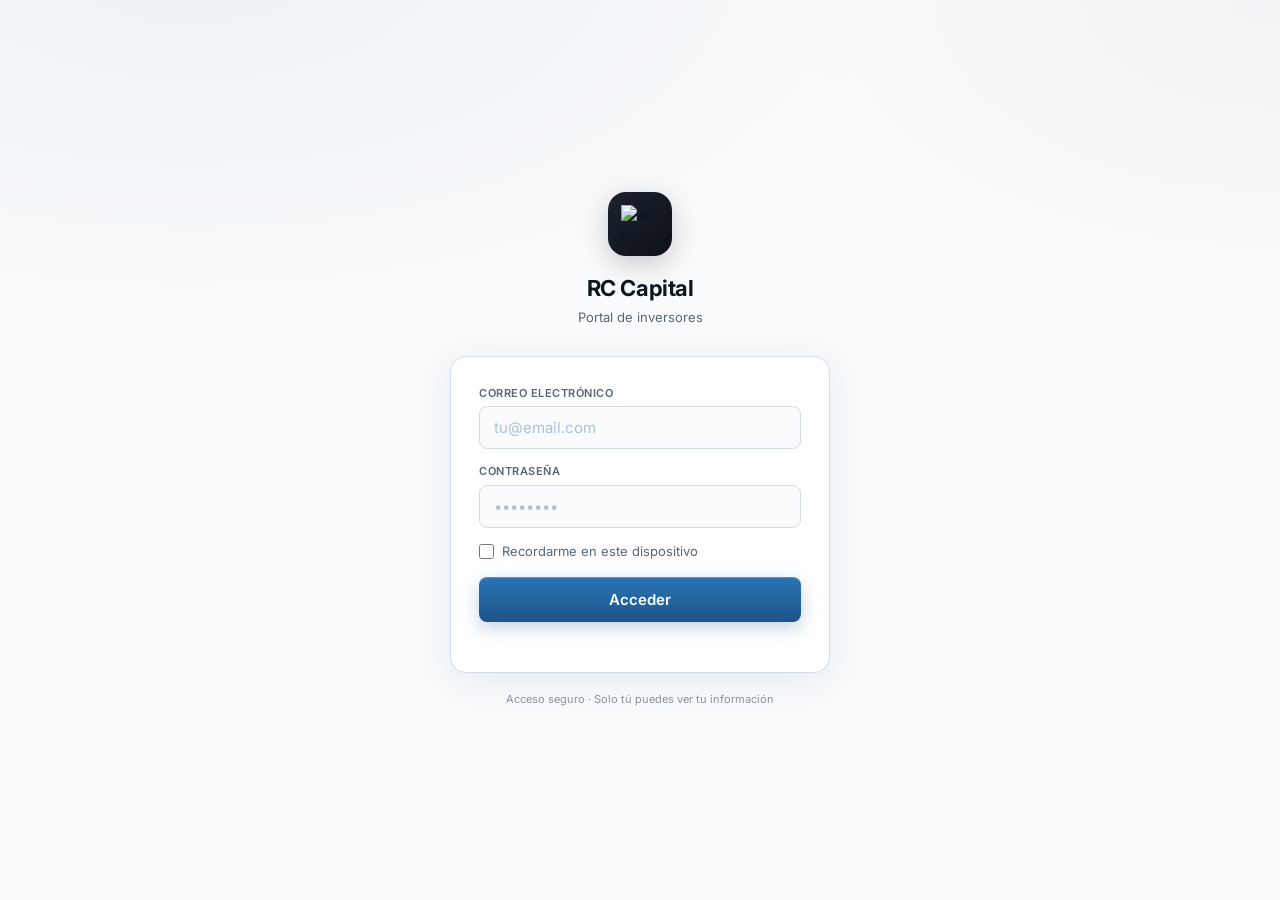
==== commit 4984fe33: "Actualizar index.html" ====
--- a/index.html
+++ b/index.html
@@ -12,22 +12,22 @@
 /* ── PALETTE ── */
 :root{
   --bg:#FAFBFC;
-  --surface:#FFFFFF;
-  --surface2:#F1F4F8;
+  --white:#FFFFFF;
+  --surface:#F1F4F8;
   --border:#D6DDE6;
   --text:#0E1620;
-  --text2:#5A6675;
+  --muted:#5A6675;
   --accent:#23639E;
   --good:#0B8A6B;
   --bad:#C8483C;
   --sans:'Inter','Helvetica Neue',sans-serif;
   --mono:'JetBrains Mono','Fira Code',monospace;
   --r:8px;--rm:12px;
-  --shadow:0 2px 12px rgba(20,22,27,.10);
+  --shadow:0 2px 10px rgba(20,22,27,.09);
   --shadow-md:0 4px 20px rgba(20,22,27,.12);
 }
+*,*::before,*::after{box-sizing:border-box;margin:0;padding:0;}
 html,body{color-scheme:light;}
-*,*::before,*::after{box-sizing:border-box;margin:0;padding:0;}
 body{
   font-family:var(--sans);
   background:
@@ -41,230 +41,274 @@
   line-height:1.5;
   -webkit-font-smoothing:antialiased;
 }
+body *{transition:background-color .15s,border-color .15s,color .12s;}
+canvas,.spinner{transition:none!important;}
 
 /* ── LOGIN ── */
-#loginScreen{min-height:100vh;display:flex;align-items:center;justify-content:center;padding:24px;}
+#loginScreen{
+  min-height:100vh;display:flex;align-items:center;
+  justify-content:center;padding:24px;
+  padding-top:max(24px,env(safe-area-inset-top));
+}
 .login-wrap{width:100%;max-width:380px;}
-.login-brand{text-align:center;margin-bottom:32px;}
+.login-brand{text-align:center;margin-bottom:28px;}
 .login-logo-box{
   width:64px;height:64px;border-radius:18px;
   background:linear-gradient(135deg,#1B222D,#0D1218);
   display:grid;place-items:center;margin:0 auto 16px;
-  box-shadow:0 8px 32px rgba(14,22,32,.25);
+  box-shadow:0 8px 28px rgba(14,22,32,.22);
 }
 .login-logo-box img{width:38px;height:38px;object-fit:contain;}
-.login-brand h1{font-size:22px;font-weight:700;letter-spacing:-.5px;color:var(--text);}
-.login-brand p{font-size:13px;color:var(--text2);margin-top:4px;}
+.login-brand h1{font-size:22px;font-weight:700;letter-spacing:-.4px;color:var(--text);}
+.login-brand p{font-size:13px;color:var(--muted);margin-top:3px;}
 .login-card{
-  background:#fff;border:1px solid var(--border);border-radius:16px;
-  padding:28px;box-shadow:0 8px 40px rgba(35,99,158,.10);
-}
-.fi{display:flex;flex-direction:column;gap:6px;margin-bottom:14px;}
-.fi label{font-size:11px;font-weight:600;letter-spacing:.5px;text-transform:uppercase;color:var(--text2);}
+  background:var(--white);border:1px solid var(--border);border-radius:16px;
+  padding:28px;box-shadow:0 8px 36px rgba(35,99,158,.10);
+}
+.fi{display:flex;flex-direction:column;gap:5px;margin-bottom:14px;}
+.fi label{font-size:11px;font-weight:600;letter-spacing:.5px;text-transform:uppercase;color:var(--muted);}
 .fi input{
   background:#FAFBFC;border:1px solid var(--border);border-radius:var(--r);
-  color:var(--text);font-family:var(--sans);font-size:15px;padding:11px 14px;
-  outline:none;transition:border-color .15s,box-shadow .15s;
-}
-.fi input:focus{border-color:var(--accent);box-shadow:0 0 0 3px rgba(35,99,158,.12);}
+  color:var(--text);font-family:var(--sans);font-size:15px;
+  padding:11px 14px;outline:none;
+  transition:border-color .15s,box-shadow .15s;
+}
+.fi input:focus{border-color:var(--accent);box-shadow:0 0 0 3px rgba(35,99,158,.11);}
+.fi input::placeholder{color:#A8C2DA;}
 .remember-row{display:flex;align-items:center;gap:8px;margin-bottom:16px;}
 .remember-row input{width:15px;height:15px;accent-color:var(--accent);cursor:pointer;}
-.remember-row label{font-size:13px;color:var(--text2);cursor:pointer;}
+.remember-row label{font-size:13px;color:var(--muted);cursor:pointer;}
 .btn-login{
   width:100%;padding:13px;
   background:linear-gradient(180deg,#2C74B4 0%,#23639E 55%,#1D5488 100%);
   color:#fff;font-family:var(--sans);font-size:15px;font-weight:600;
-  border:none;border-radius:var(--r);cursor:pointer;
+  border:none;border-radius:var(--r);cursor:pointer;letter-spacing:-.1px;
   box-shadow:0 1px 0 rgba(255,255,255,.22) inset,0 6px 18px rgba(35,99,158,.28);
-  transition:filter .15s;
 }
 .btn-login:hover{filter:brightness(1.06);}
-.btn-login:disabled{opacity:.5;cursor:not-allowed;}
-#loginErr{font-size:12px;color:var(--bad);text-align:center;margin-top:8px;min-height:16px;}
-.login-foot{text-align:center;margin-top:20px;font-size:11px;color:var(--text2);opacity:.7;}
+.btn-login:disabled{opacity:.45;cursor:not-allowed;}
+#loginErr{font-size:12px;color:var(--bad);text-align:center;margin-top:8px;min-height:14px;}
+.login-foot{text-align:center;margin-top:18px;font-size:11px;color:var(--muted);opacity:.7;}
 
 /* ── APP ── */
 #appScreen{display:none;min-height:100vh;}
 
-/* Top nav */
-.app-nav{
-  background:#fff;border-bottom:1px solid var(--border);
-  height:56px;display:flex;align-items:center;
-  padding:0 24px;gap:12px;position:sticky;top:0;z-index:100;
-  box-shadow:0 1px 0 var(--border);
-}
-.an-logo{display:flex;align-items:center;gap:8px;flex-shrink:0;}
-.an-logo img{width:22px;height:22px;object-fit:contain;border-radius:5px;}
-.an-brand{font-size:14px;font-weight:700;color:var(--text);}
-.an-sep{color:var(--border);font-size:18px;}
-.an-user{font-size:13px;color:var(--text2);}
-.an-user strong{color:var(--text);font-weight:600;}
-.an-right{margin-left:auto;display:flex;align-items:center;gap:8px;}
-.nav-btn{font-family:var(--sans);font-size:13px;font-weight:500;padding:7px 16px;
-  border-radius:var(--r);border:1px solid var(--border);background:#fff;
-  color:var(--text);cursor:pointer;transition:all .12s;
-  box-shadow:0 1px 3px rgba(20,22,27,.06);}
-.nav-btn:hover{background:var(--surface2);}
-.nav-btn.gold{
+/* Action bar (top nav) */
+.action-bar{
+  background:var(--white);border-bottom:1px solid var(--border);
+  height:56px;display:flex;align-items:center;padding:0 24px;gap:12px;
+  position:sticky;top:0;z-index:100;
+  box-shadow:0 1px 0 var(--border),0 2px 8px rgba(20,22,27,.05);
+}
+.ab-brand{display:flex;align-items:center;gap:8px;flex-shrink:0;}
+.dot{width:22px;height:22px;border-radius:6px;
+  background:linear-gradient(135deg,#1B222D,#0D1218);
+  flex-shrink:0;overflow:hidden;display:grid;place-items:center;}
+.ab-brand img{width:22px;height:22px;object-fit:contain;border-radius:5px;}
+.ab-brand span{font-size:14px;font-weight:700;color:var(--text);}
+.ab-user{font-size:13px;color:var(--muted);margin-left:4px;}
+.ab-user strong{color:var(--text);font-weight:600;}
+.ab-actions{margin-left:auto;display:flex;align-items:center;gap:8px;}
+.ab-btn{
+  font-family:var(--sans);font-size:13px;font-weight:500;
+  padding:7px 16px;border-radius:var(--r);cursor:pointer;
+  border:1px solid var(--border);background:var(--white);color:var(--text);
+  box-shadow:0 1px 3px rgba(20,22,27,.07);transition:all .12s;
+}
+.ab-btn:hover{background:var(--surface);}
+.ab-btn.accent{
   background:linear-gradient(180deg,#2C74B4 0%,#23639E 55%,#1D5488 100%);
   border:none;color:#fff;
   box-shadow:0 1px 0 rgba(255,255,255,.2) inset,0 4px 12px rgba(35,99,158,.28);
 }
-.nav-btn.gold:hover{filter:brightness(1.08);}
-
-/* Page wrap */
-.page-wrap{max-width:820px;margin:0 auto;padding:32px 20px 80px;}
+.ab-btn.accent:hover{filter:brightness(1.08);}
+
+/* Report wrap */
+.report-wrap{max-width:820px;margin:0 auto;padding:28px 20px 80px;}
 
 /* Period bar */
-.period-row{display:flex;gap:5px;align-items:center;flex-wrap:wrap;margin-bottom:24px;}
-.period-row label{font-size:11px;color:var(--text2);letter-spacing:.4px;text-transform:uppercase;margin-right:4px;}
-.per-btn{font-family:var(--sans);font-size:12px;padding:5px 14px;border-radius:20px;
-  border:1px solid var(--border);background:#fff;color:var(--text2);cursor:pointer;transition:all .12s;}
-.per-btn:hover{color:var(--text);border-color:#A8C2DA;}
-.per-btn.active{
+.period-bar{display:flex;gap:5px;align-items:center;flex-wrap:wrap;margin-bottom:22px;}
+.period-bar label{font-size:11px;color:var(--muted);letter-spacing:.4px;text-transform:uppercase;margin-right:4px;}
+.period-btn,.per-btn{
+  font-family:var(--sans);font-size:12px;padding:5px 14px;border-radius:20px;
+  border:1px solid var(--border);background:var(--white);color:var(--muted);
+  cursor:pointer;transition:all .12s;
+}
+.period-btn:hover,.per-btn:hover{color:var(--text);border-color:#A8C2DA;}
+.period-btn.active,.per-btn.active{
   background:linear-gradient(180deg,#2C74B4 0%,#23639E 55%,#1D5488 100%);
   border-color:transparent;color:#fff;font-weight:500;
   box-shadow:0 1px 0 rgba(255,255,255,.2) inset,0 3px 10px rgba(35,99,158,.25);
 }
 
 /* Report header */
-.report-hd{display:flex;justify-content:space-between;align-items:flex-start;
-  gap:16px;padding-bottom:20px;border-bottom:1px solid var(--border);margin-bottom:24px;flex-wrap:wrap;}
-.rh-eyebrow{font-size:10px;font-weight:700;letter-spacing:1px;text-transform:uppercase;color:var(--text2);margin-bottom:6px;}
+.report-header{
+  display:flex;justify-content:space-between;align-items:flex-start;
+  gap:16px;padding-bottom:20px;border-bottom:1px solid var(--border);
+  margin-bottom:24px;flex-wrap:wrap;
+}
+.rh-eyebrow{font-size:10px;font-weight:700;letter-spacing:1px;text-transform:uppercase;color:var(--muted);margin-bottom:6px;}
 .rh-name{font-size:28px;font-weight:700;letter-spacing:-.5px;color:var(--text);}
-.rh-period{font-size:12px;color:var(--text2);margin-top:4px;font-family:var(--mono);}
+.rh-period{font-size:12px;color:var(--muted);margin-top:4px;font-family:var(--mono);}
 .rh-right{display:flex;align-items:center;gap:10px;}
-.rh-logo{width:40px;height:40px;border-radius:10px;
+.rh-logo{
+  width:40px;height:40px;border-radius:10px;
   background:linear-gradient(135deg,#1B222D,#0D1218);
-  display:grid;place-items:center;box-shadow:var(--shadow);}
+  display:grid;place-items:center;box-shadow:var(--shadow);
+}
 .rh-logo img{width:24px;height:24px;object-fit:contain;}
-.rh-info{text-align:right;}
 .rh-brand{font-size:13px;font-weight:700;color:var(--text);}
-.rh-date{font-size:11px;color:var(--text2);font-family:var(--mono);margin-top:2px;}
-
-/* Hero */
-.hero{
-  background:#fff;border:1px solid var(--border);border-radius:16px;
+.rh-date{font-size:11px;color:var(--muted);font-family:var(--mono);margin-top:2px;}
+
+/* ROI Hero */
+.roi-hero{
+  background:var(--white);border:1px solid var(--border);border-radius:16px;
   padding:24px 28px;margin-bottom:10px;
   box-shadow:var(--shadow-md);
   position:relative;overflow:hidden;
-}
-.hero::before{
-  content:'';position:absolute;top:0;right:0;width:200px;height:200px;
-  background:radial-gradient(circle,rgba(35,99,158,.06) 0%,transparent 70%);
+  display:grid;grid-template-columns:1fr auto;gap:24px;align-items:center;
+}
+.roi-hero::before{
+  content:'';position:absolute;top:0;right:0;width:220px;height:220px;
+  background:radial-gradient(circle,rgba(35,99,158,.05) 0%,transparent 70%);
   pointer-events:none;
 }
-.hero-grid{display:grid;grid-template-columns:1fr auto;gap:24px;align-items:center;}
-@media(max-width:480px){.hero-grid{grid-template-columns:1fr;}}
-.hero-lbl{font-size:10px;font-weight:700;letter-spacing:1px;text-transform:uppercase;color:var(--text2);margin-bottom:8px;}
-.hero-roi{font-size:52px;font-weight:700;letter-spacing:-2px;line-height:1;font-variant-numeric:tabular-nums;}
-.hero-roi.pos{color:var(--good);}
-.hero-roi.neg{color:var(--bad);}
-.hero-sub{font-size:13px;color:var(--text2);margin-top:8px;}
+@media(max-width:480px){.roi-hero{grid-template-columns:1fr;}}
+.hero-label{font-size:10px;font-weight:700;letter-spacing:1px;text-transform:uppercase;color:var(--muted);margin-bottom:8px;}
+.hero-value{font-size:52px;font-weight:700;letter-spacing:-2px;line-height:1;font-variant-numeric:tabular-nums;}
+.hero-value.pos{color:var(--good);}
+.hero-value.neg{color:var(--bad);}
+.hero-sub{font-size:13px;color:var(--muted);margin-top:8px;}
 .hero-right{text-align:right;}
-.hero-cap-lbl{font-size:10px;font-weight:700;letter-spacing:1px;text-transform:uppercase;color:var(--accent);margin-bottom:6px;}
-.hero-cap-val{font-size:26px;font-weight:700;letter-spacing:-.5px;color:var(--text);font-variant-numeric:tabular-nums;}
-.hero-dep{font-size:12px;margin-top:8px;line-height:2;font-family:var(--mono);color:var(--text2);}
-.hero-dep .dv{color:var(--text);font-weight:600;}
-.hero-dep .fee{color:var(--bad);}
-.hero-dep .cap{color:var(--accent);font-weight:700;}
-
-/* KPIs */
-.kpis{display:grid;grid-template-columns:repeat(4,1fr);gap:8px;margin-bottom:10px;}
-@media(max-width:560px){.kpis{grid-template-columns:repeat(2,1fr);}}
-.kpi{background:#fff;border:1px solid var(--border);border-radius:12px;padding:16px;box-shadow:0 1px 6px rgba(20,22,27,.06);}
-.kpi-l{font-size:10px;font-weight:700;letter-spacing:.8px;text-transform:uppercase;color:var(--text2);margin-bottom:8px;}
-.kpi-v{font-size:19px;font-weight:700;letter-spacing:-.3px;font-variant-numeric:tabular-nums;}
-.kpi-v.pos{color:var(--good);}
-.kpi-v.neg{color:var(--bad);}
-.kpi-v.neu{color:var(--text);}
-.kpi-s{font-size:11px;color:var(--text2);margin-top:3px;}
+.hero-eq-label{font-size:10px;font-weight:700;letter-spacing:1px;text-transform:uppercase;color:var(--accent);margin-bottom:6px;}
+.hero-eq{font-size:26px;font-weight:700;letter-spacing:-.5px;color:var(--text);font-variant-numeric:tabular-nums;}
+.hero-dep{font-size:12px;margin-top:8px;line-height:2;font-family:var(--mono);color:var(--muted);}
+.hero-dep .hero-dep-v{color:var(--text);font-weight:600;}
+.hero-dep .hero-dep-fee{color:var(--bad);}
+.hero-dep .hero-dep-cap{color:var(--accent);font-weight:700;}
+
+/* KPI row */
+.kpi-row{display:grid;grid-template-columns:repeat(4,1fr);gap:8px;margin-bottom:10px;}
+@media(max-width:560px){.kpi-row{grid-template-columns:repeat(2,1fr);}}
+.kpi-box{background:var(--white);border:1px solid var(--border);border-radius:12px;padding:16px;box-shadow:0 1px 6px rgba(20,22,27,.06);}
+.kb-label{font-size:10px;font-weight:700;letter-spacing:.8px;text-transform:uppercase;color:var(--muted);margin-bottom:8px;}
+.kb-value{font-size:19px;font-weight:700;letter-spacing:-.3px;font-variant-numeric:tabular-nums;color:var(--text);}
+.kb-value.pos{color:var(--good);}
+.kb-value.neg{color:var(--bad);}
+.kb-value.accent{color:var(--accent);}
+.kb-sub{font-size:11px;color:var(--muted);margin-top:3px;}
 
 /* Divider */
-.div{height:1px;background:var(--border);margin:20px 0;}
+.divider{height:1px;background:var(--border);margin:20px 0;}
 
 /* Section */
-.sec{margin-bottom:20px;}
-.sec-hd{display:flex;justify-content:space-between;align-items:center;margin-bottom:12px;flex-wrap:wrap;gap:8px;}
-.sec-title{font-size:15px;font-weight:700;letter-spacing:-.2px;color:var(--text);}
-
-/* Range buttons */
-.range-bar{display:flex;background:var(--surface2);border-radius:var(--r);padding:2px;gap:1px;}
-.rc-btn{font-family:var(--sans);font-size:12px;padding:4px 12px;border-radius:6px;border:none;
-  background:transparent;color:var(--text2);cursor:pointer;transition:all .12s;}
+.section{margin-bottom:20px;}
+.section-title{font-size:15px;font-weight:700;letter-spacing:-.2px;color:var(--text);margin-bottom:12px;}
+
+/* Range control */
+.range-ctrl{display:flex;background:var(--surface);border-radius:var(--r);padding:2px;gap:1px;}
+.rc-btn{
+  font-family:var(--sans);font-size:12px;padding:4px 12px;border-radius:6px;
+  border:none;background:transparent;color:var(--muted);cursor:pointer;transition:all .12s;
+}
 .rc-btn:hover{color:var(--text);}
-.rc-btn.active{background:#fff;color:var(--accent);font-weight:600;
-  box-shadow:0 1px 4px rgba(20,22,27,.12);}
+.rc-btn.active{background:var(--white);color:var(--accent);font-weight:600;box-shadow:0 1px 4px rgba(20,22,27,.10);}
 
 /* Chart */
-.chart-box{background:#fff;border:1px solid var(--border);border-radius:14px;padding:20px;box-shadow:0 2px 10px rgba(20,22,27,.07);}
+.chart-box{
+  background:var(--white);border:1px solid var(--border);border-radius:14px;
+  padding:20px;box-shadow:0 2px 10px rgba(20,22,27,.07);
+}
 canvas{display:block;width:100% !important;}
 #chartEquity{height:240px;}
 
 /* Chart stats */
-.cst-grid{display:grid;grid-template-columns:repeat(4,1fr);gap:6px;margin-top:8px;}
-@media(max-width:520px){.cst-grid{grid-template-columns:repeat(2,1fr);}}
-.cst{background:#fff;border:1px solid var(--border);border-radius:var(--r);padding:10px 14px;box-shadow:0 1px 4px rgba(20,22,27,.05);}
-.cst-l{font-size:10px;font-weight:700;letter-spacing:.5px;text-transform:uppercase;color:var(--text2);margin-bottom:4px;}
-.cst-v{font-size:13px;font-weight:700;font-family:var(--mono);color:var(--text);}
-.cst-v.pos{color:var(--good);}
-.cst-v.neg{color:var(--bad);}
-
-/* Table */
-.tbl-box{background:#fff;border:1px solid var(--border);border-radius:14px;overflow:hidden;box-shadow:0 2px 10px rgba(20,22,27,.07);}
-.tbl-box table{width:100%;border-collapse:collapse;font-size:13px;}
-.tbl-box th{padding:11px 16px;text-align:left;font-size:10px;font-weight:700;letter-spacing:.7px;
-  text-transform:uppercase;color:var(--text2);background:var(--surface2);border-bottom:1px solid var(--border);}
-.tbl-box td{padding:12px 16px;border-bottom:1px solid var(--border);color:var(--text);font-variant-numeric:tabular-nums;}
-.tbl-box tr:last-child td{border-bottom:none;}
-.tbl-box tr:hover td{background:var(--surface2);}
+.chart-stats{display:grid;grid-template-columns:repeat(4,1fr);gap:6px;margin-top:8px;}
+@media(max-width:520px){.chart-stats{grid-template-columns:repeat(2,1fr);}}
+.cst{
+  background:var(--white);border:1px solid var(--border);border-radius:var(--r);
+  padding:10px 14px;box-shadow:0 1px 4px rgba(20,22,27,.05);
+}
+.cst-label{font-size:10px;font-weight:700;letter-spacing:.5px;text-transform:uppercase;color:var(--muted);margin-bottom:4px;}
+.cst-value{font-size:13px;font-weight:700;font-family:var(--mono);color:var(--text);}
+.cst-value.pos{color:var(--good);}
+.cst-value.neg{color:var(--bad);}
+
+/* Summary table — no box/border */
+.scroll-wrap{overflow-x:auto;}
+.scroll-wrap table{width:100%;border-collapse:collapse;font-size:13px;}
+.scroll-wrap thead th{
+  padding:10px 16px;text-align:left;
+  font-size:10px;font-weight:700;letter-spacing:.7px;text-transform:uppercase;
+  color:var(--muted);border-bottom:2px solid var(--border);background:transparent;
+}
+.scroll-wrap tbody td{padding:12px 16px;border-bottom:1px solid var(--border);color:var(--text);font-variant-numeric:tabular-nums;}
+.scroll-wrap tbody tr:last-child td{border-bottom:none;}
+.scroll-wrap tbody tr:hover td{background:rgba(35,99,158,.04);}
 
 /* States */
-.empty-report{text-align:center;padding:80px 20px;color:var(--text2);}
+.empty-report{text-align:center;padding:80px 20px;}
+.empty-report .ei{font-size:36px;margin-bottom:12px;}
 .empty-report h3{font-size:18px;font-weight:700;color:var(--text);margin-bottom:8px;}
+.empty-report p{color:var(--muted);}
 .spinner{display:inline-block;width:18px;height:18px;border:2px solid var(--border);
   border-top-color:var(--accent);border-radius:50%;animation:spin .7s linear infinite;}
 @keyframes spin{to{transform:rotate(360deg);}}
 @keyframes fadeUp{from{opacity:0;transform:translateY(12px);}to{opacity:1;transform:translateY(0);}}
 .fu{animation:fadeUp .45s cubic-bezier(.16,1,.3,1) both;}
-.fu1{animation-delay:.05s;}.fu2{animation-delay:.10s;}.fu3{animation-delay:.15s;}
+.fu1{animation-delay:.05s;}.fu2{animation-delay:.10s;}.fu3{animation-delay:.15s;}.fu4{animation-delay:.20s;}
 
 /* Report footer */
-.report-foot{margin-top:32px;padding-top:14px;border-top:1px solid var(--border);
-  font-size:11px;color:var(--text2);text-align:center;line-height:1.8;}
+.report-footer{
+  margin-top:32px;padding-top:14px;border-top:1px solid var(--border);
+  font-size:11px;color:var(--muted);text-align:center;line-height:1.8;
+}
 
 /* Tooltip */
-#tooltip{position:fixed;z-index:300;pointer-events:none;background:#fff;
-  border:1px solid var(--border);color:var(--text);border-radius:10px;padding:10px 14px;
-  box-shadow:var(--shadow-md);display:none;min-width:130px;}
-.tt-date{font-size:11px;color:var(--text2);margin-bottom:2px;font-family:var(--mono);}
+#tooltip{
+  position:fixed;z-index:300;pointer-events:none;
+  background:var(--white);border:1px solid var(--border);color:var(--text);
+  border-radius:10px;padding:10px 14px;box-shadow:var(--shadow-md);
+  display:none;min-width:130px;
+}
+.tt-date{font-size:11px;color:var(--muted);margin-bottom:2px;font-family:var(--mono);}
 .tt-val{font-size:15px;font-weight:700;font-variant-numeric:tabular-nums;}
 .tt-chg{font-size:11px;margin-top:2px;font-family:var(--mono);}
 
-/* Mobile */
-.bottom-bar{display:none;}
+/* Mobile bottom bar */
+.bottom-bar-mob{display:none;}
 @media(max-width:768px){
-  .app-nav{display:none!important;}
-  .bottom-bar{
+  .action-bar{
+    display:none!important;
+  }
+  .bottom-bar-mob{
     display:flex;position:fixed;bottom:0;left:0;right:0;z-index:200;
-    background:#fff;border-top:1px solid var(--border);
+    background:var(--white);border-top:1px solid var(--border);
     padding:10px 16px;padding-bottom:max(10px,env(safe-area-inset-bottom));
     align-items:center;gap:8px;box-shadow:0 -2px 12px rgba(20,22,27,.08);
   }
-  .bb-brand{display:flex;align-items:center;gap:7px;flex:1;min-width:0;}
-  .bb-brand img{width:20px;height:20px;object-fit:contain;border-radius:5px;flex-shrink:0;}
-  .bb-brand span{font-size:13px;font-weight:600;color:var(--text);}
-  .bb-actions{display:flex;gap:7px;align-items:center;flex-shrink:0;}
-  .bb-btn{font-family:var(--sans);font-size:12px;font-weight:600;padding:8px 14px;border-radius:var(--r);
-    border:1px solid var(--border);background:#fff;color:var(--text);cursor:pointer;min-height:38px;}
-  .bb-btn.gold{background:linear-gradient(180deg,#2C74B4 0%,#23639E 55%,#1D5488 100%);border:none;color:#fff;
-    box-shadow:0 1px 0 rgba(255,255,255,.2) inset,0 4px 12px rgba(35,99,158,.25);}
-  .bb-btn:active{opacity:.75;}
-  .page-wrap{padding:20px 14px 100px;}
-  .hero{padding:20px;}
-  .hero-roi{font-size:38px;}
-  .kpis{grid-template-columns:repeat(2,1fr);}
+  .bm-brand{display:flex;align-items:center;gap:7px;flex:1;min-width:0;}
+  .bm-brand span{font-size:13px;font-weight:600;color:var(--text);white-space:nowrap;overflow:hidden;text-overflow:ellipsis;}
+  .bm-actions{display:flex;gap:7px;align-items:center;flex-shrink:0;}
+  .bm-btn{
+    font-family:var(--sans);font-size:12px;font-weight:600;
+    padding:8px 14px;border-radius:var(--r);
+    border:1px solid var(--border);background:var(--white);color:var(--text);
+    cursor:pointer;min-height:38px;
+  }
+  .bm-btn.accent{
+    background:linear-gradient(180deg,#2C74B4 0%,#23639E 55%,#1D5488 100%);
+    border:none;color:#fff;
+    box-shadow:0 1px 0 rgba(255,255,255,.2) inset,0 4px 12px rgba(35,99,158,.25);
+  }
+  .bm-btn:active{opacity:.75;}
+  .report-wrap{padding:20px 14px 100px;}
+  .roi-hero{padding:18px;gap:16px;}
+  .hero-value{font-size:38px;}
+  .hero-eq{font-size:20px;}
+  .kpi-row{grid-template-columns:repeat(2,1fr);}
   .rh-name{font-size:22px;}
+  .chart-stats{grid-template-columns:repeat(2,1fr);}
 }
 </style>
 </head>
@@ -301,7 +345,7 @@
     <div class="ab-brand"><div class="dot"></div><span>RCCapital</span></div>
     <div class="ab-user">Bienvenido, <strong id="abNombre">—</strong></div>
     <div class="ab-actions">
-      <button class="ab-btn accent" id="btnPDF" onclick="generarPDF()">⬇️ Guardar PDF</button>
+      <button class="ab-btn accent" id="btnPDF" onclick="tryPDF()">⬇️ Guardar PDF</button>
       <button class="ab-btn" onclick="logout()">Salir</button>
     </div>
   </div>
